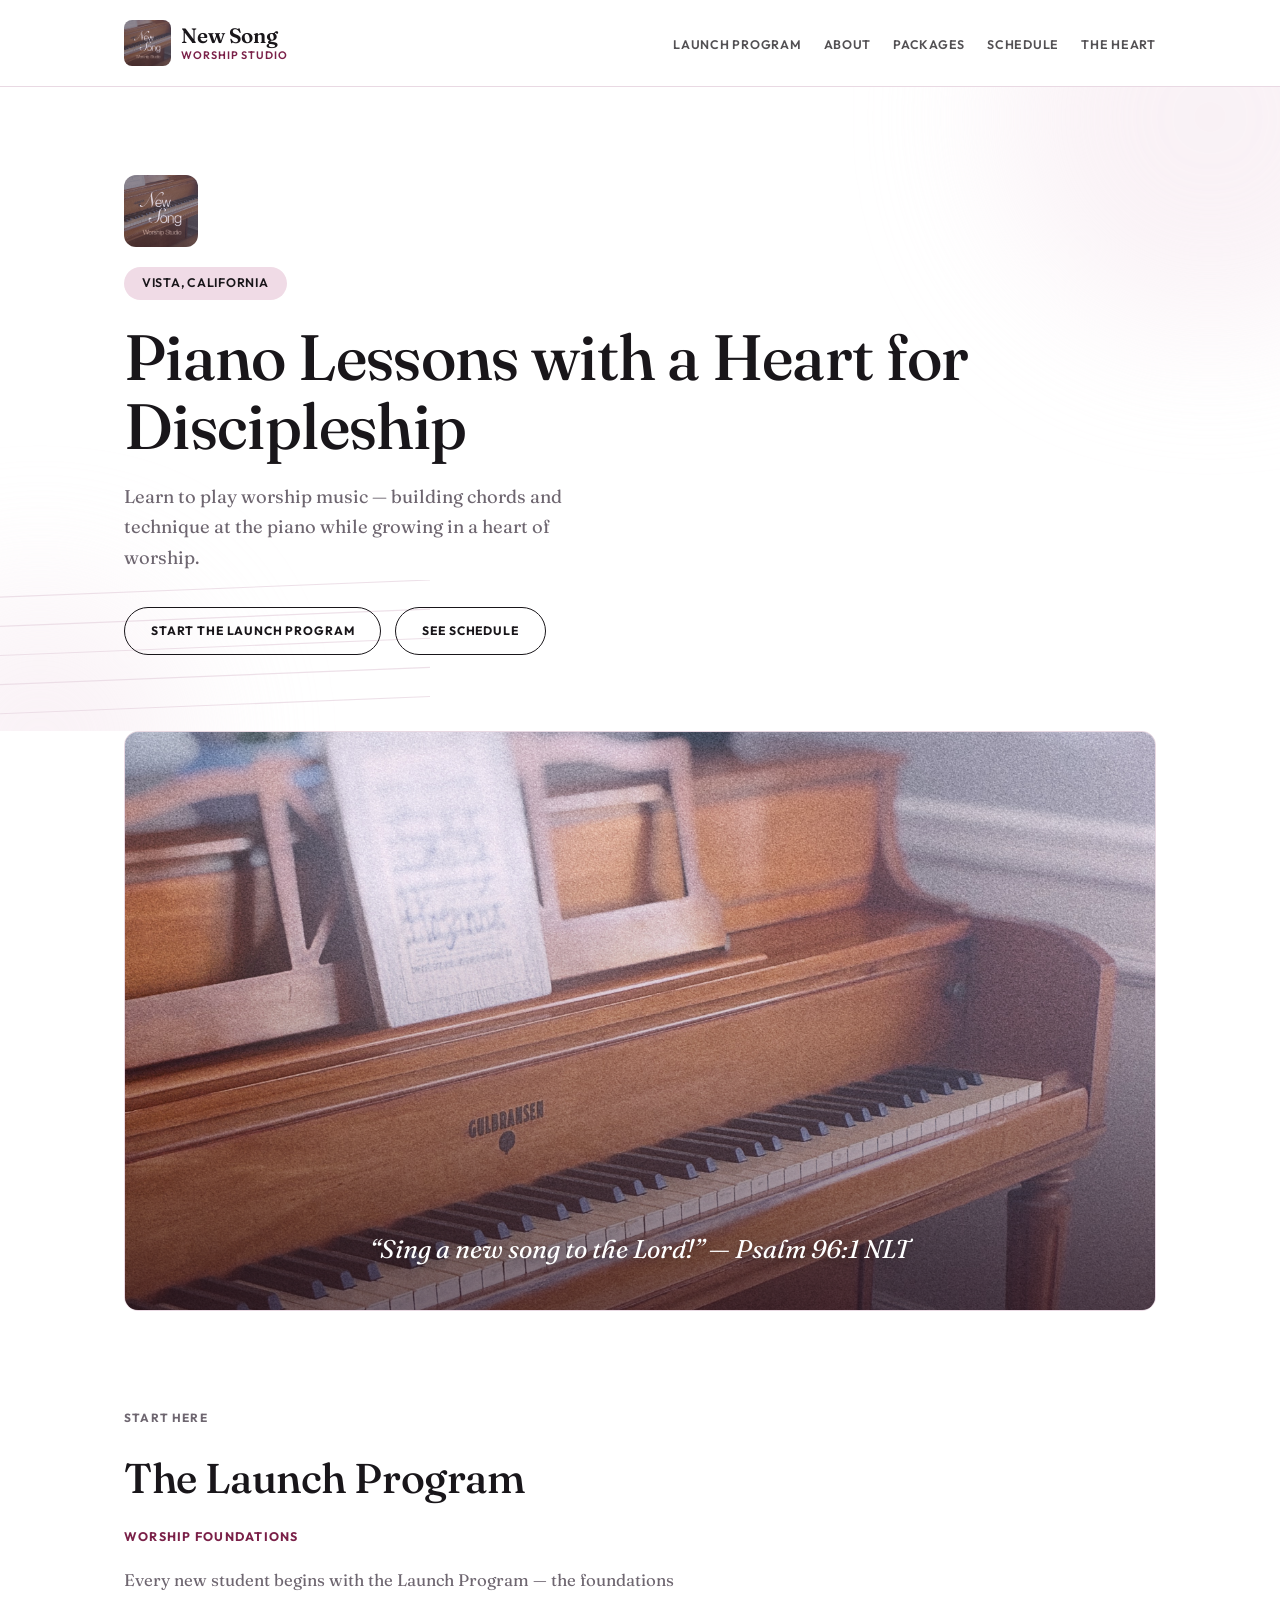
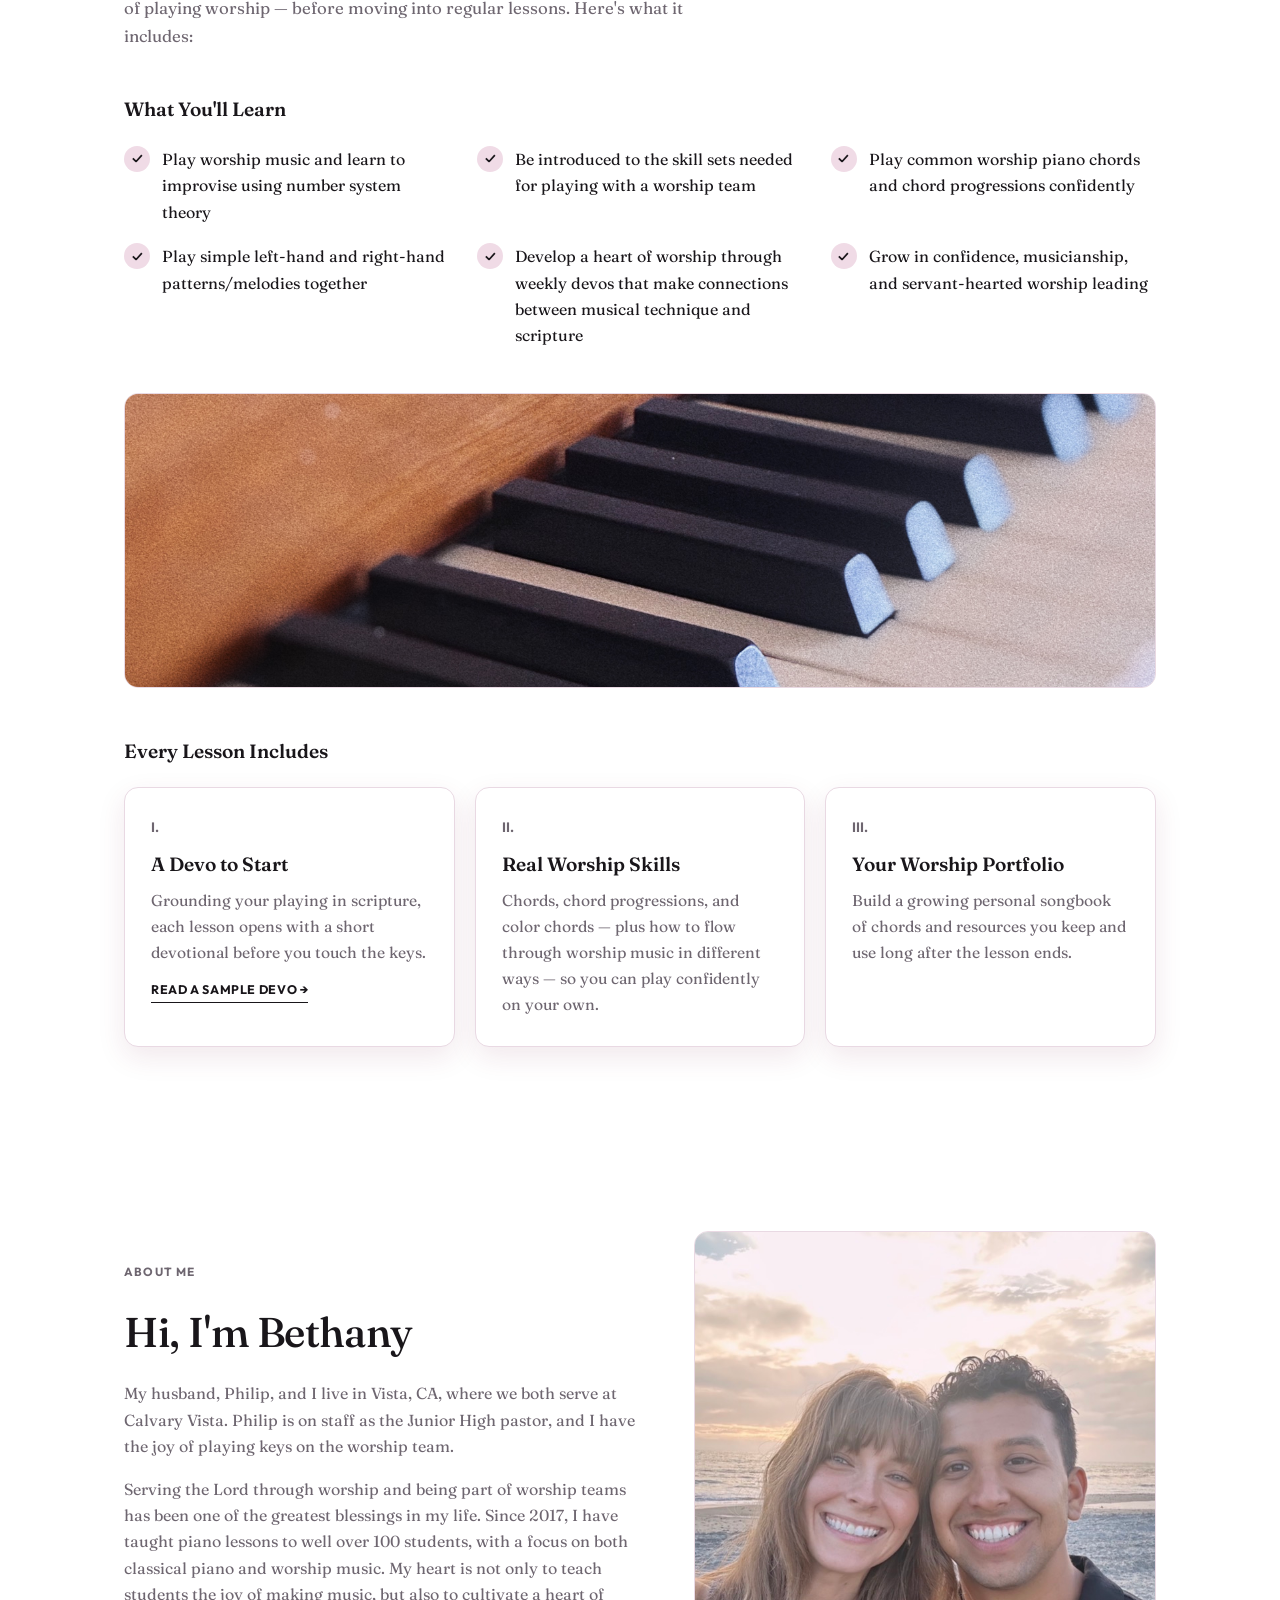
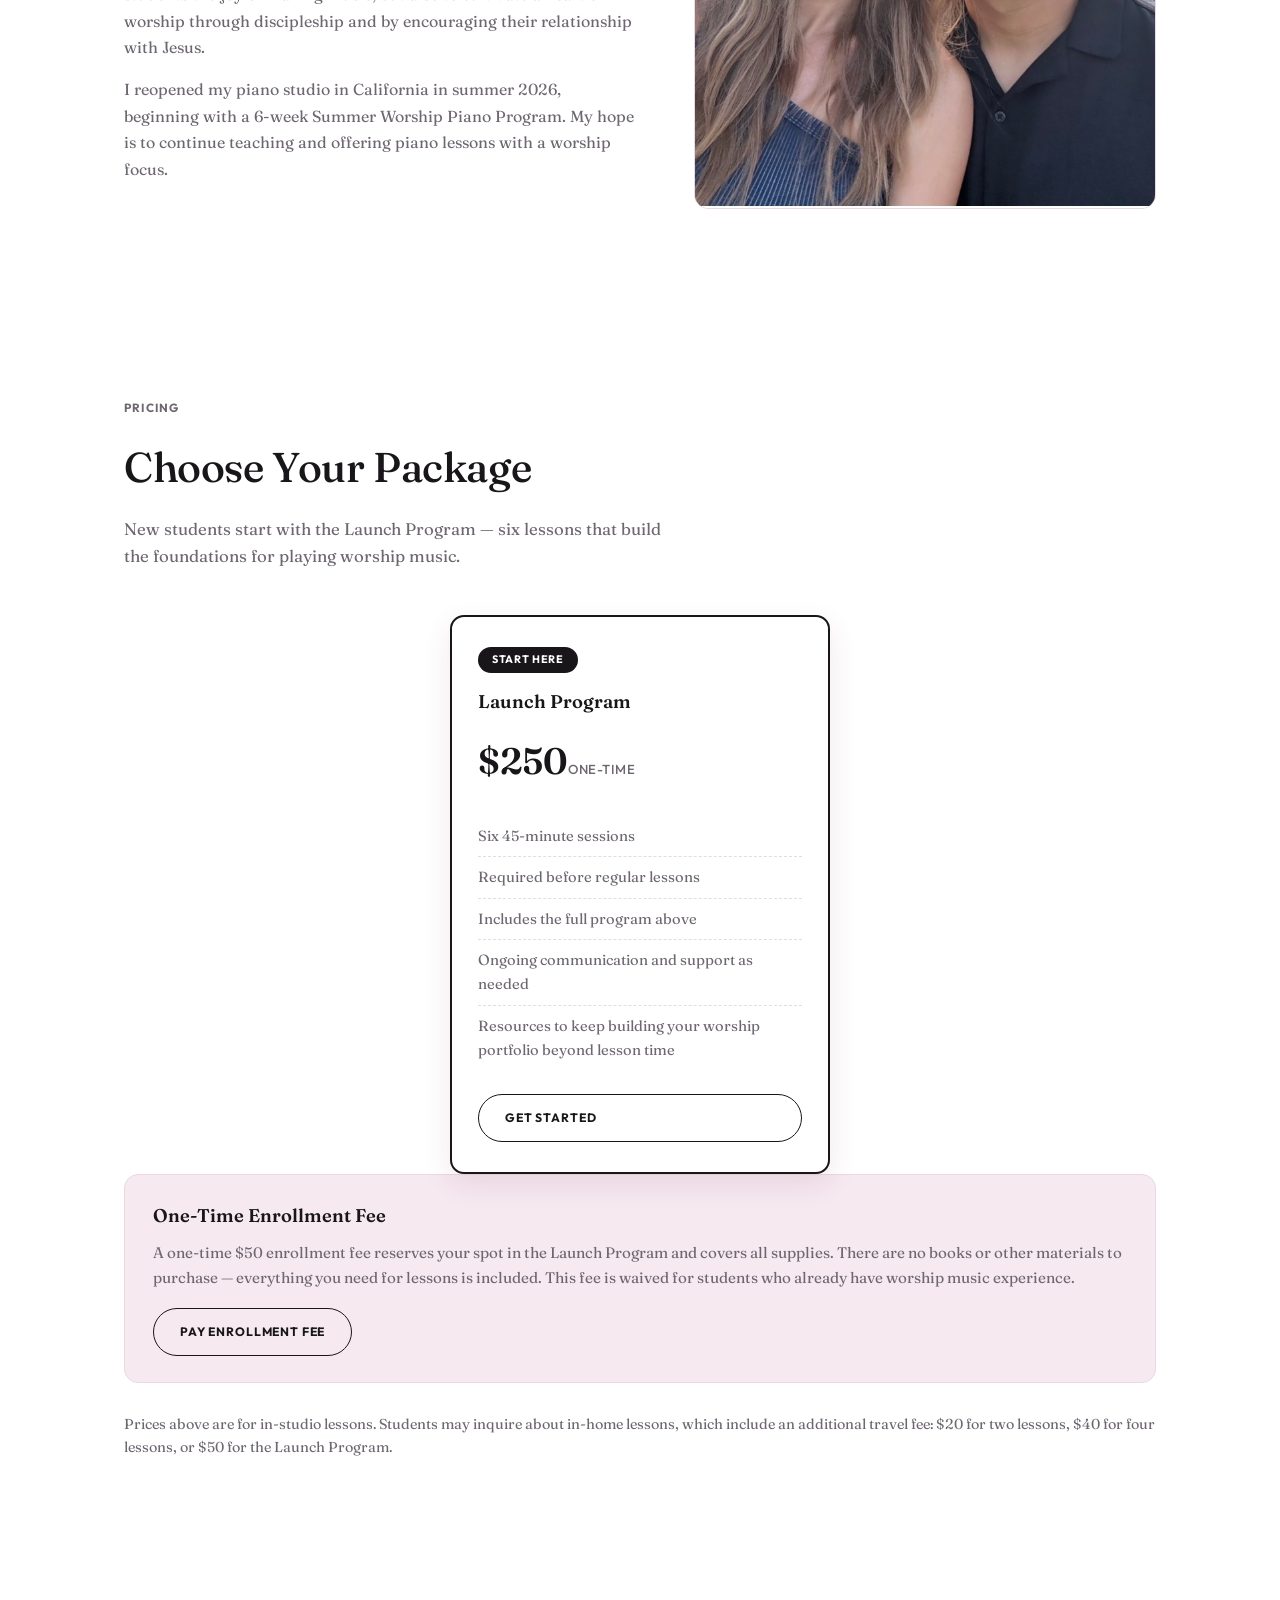
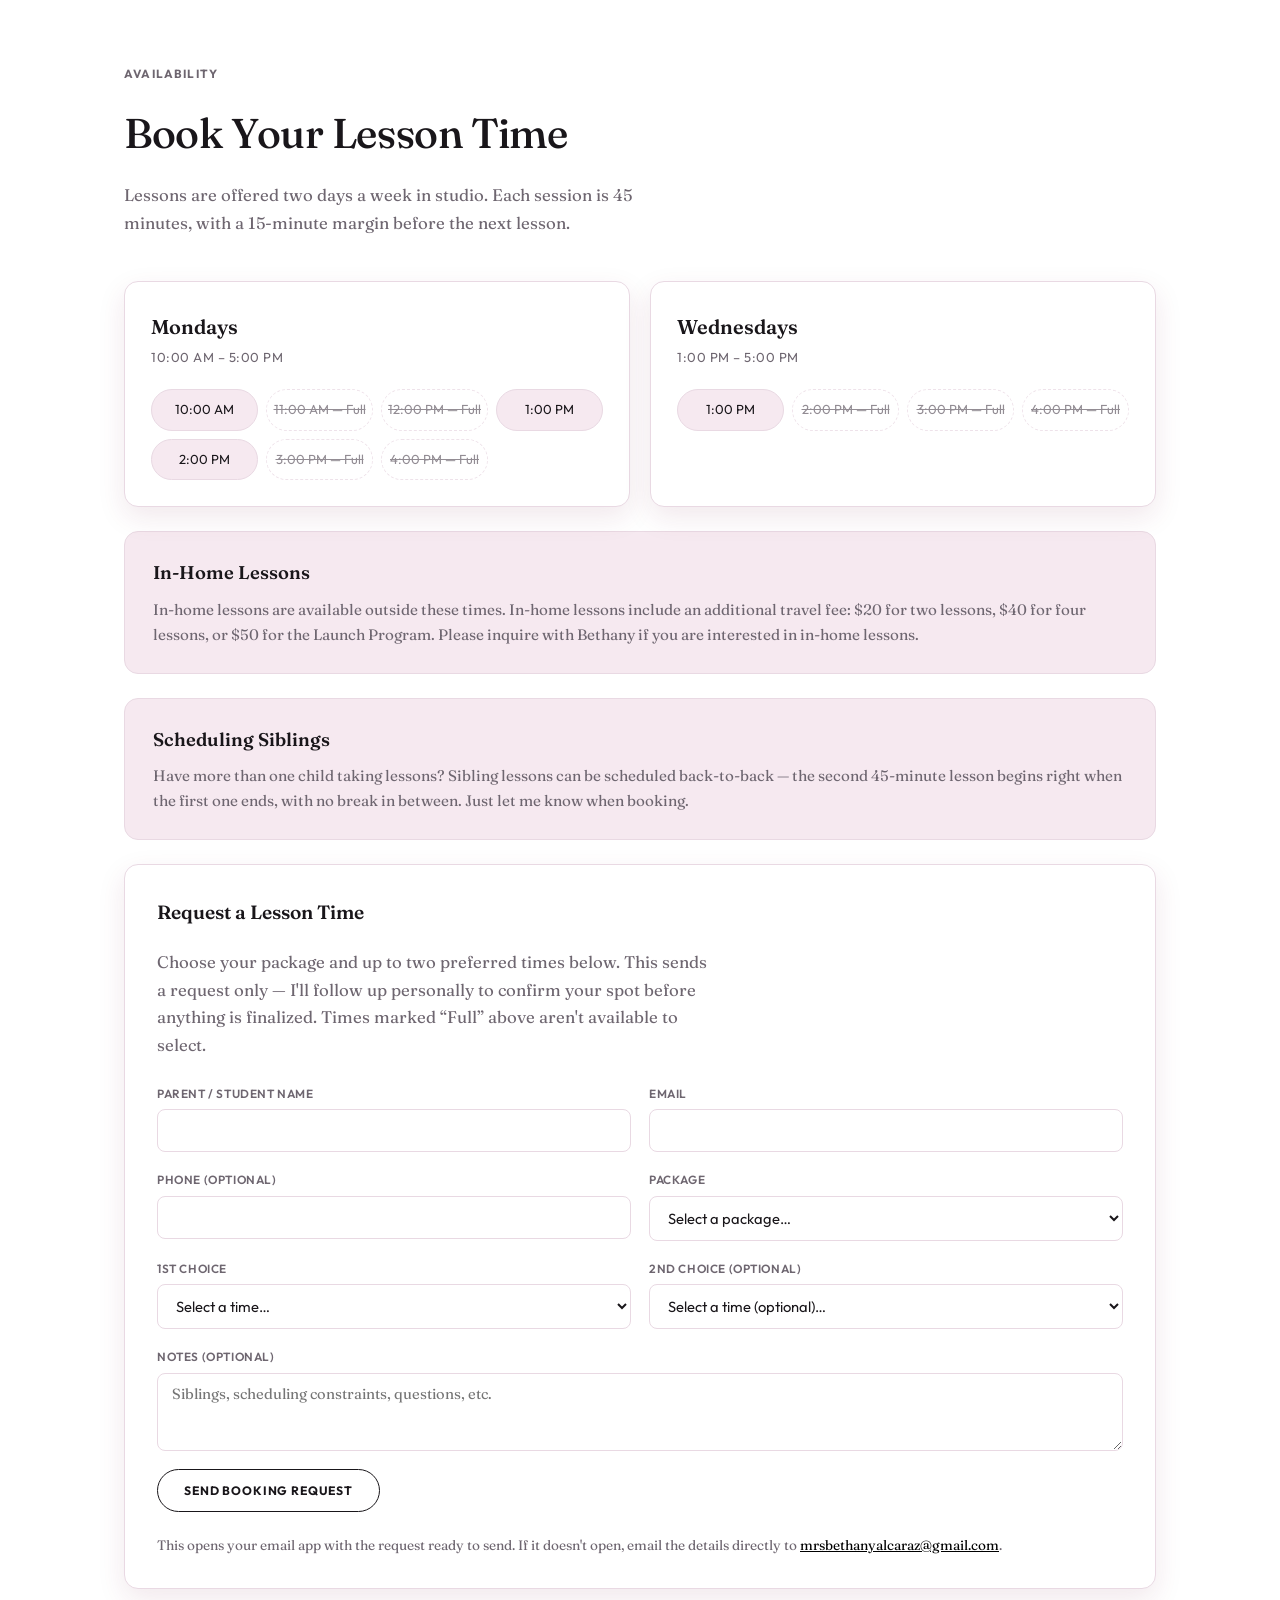
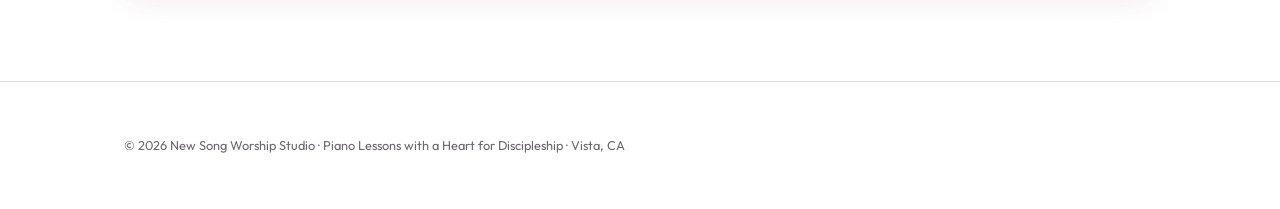
==== index.html @ b562a25e "Switch color palette to mulberry, white, and black; trim packages to Launch Program only - Recolor t" ====
<!DOCTYPE html>
<html lang="en">
<head>
  <meta charset="UTF-8" />
  <meta name="viewport" content="width=device-width, initial-scale=1.0" />
  <title>New Song Worship Studio | Piano Lessons with a Heart for Discipleship</title>
  <link rel="icon" type="image/svg+xml" href="images/favicon.svg" />
  <link rel="preconnect" href="https://fonts.googleapis.com" />
  <link rel="preconnect" href="https://fonts.gstatic.com" crossorigin />
  <link
    href="https://fonts.googleapis.com/css2?family=Outfit:wght@400;500;600;700;800&family=Fraunces:opsz,wght@9..144,400;9..144,500;9..144,600;9..144,700&display=swap"
    rel="stylesheet"
  />
  <link rel="stylesheet" href="css/style.css" />
  <script src="js/schedule-data.js"></script>
</head>
<body id="top">
  <header class="site-header">
    <div class="nav-wrap">
      <a class="brand" href="#top">
        <img
          class="brand-logo-image"
          src="images/logo.png"
          alt="New Song Worship Studio"
          onerror="this.style.display='none'; this.nextElementSibling.style.display='block'; this.closest('.brand').classList.add('logo-fallback');"
        />
        <svg class="brand-mark-icon" style="display: none" viewBox="0 0 64 64" aria-hidden="true">
          <circle cx="32" cy="32" r="29" fill="none" stroke="#7a2048" stroke-width="3" />
          <ellipse cx="26" cy="41" rx="8" ry="6" fill="#7a2048" transform="rotate(-20 26 41)" />
          <rect x="33" y="15" width="3.4" height="27" rx="1.7" fill="#7a2048" />
          <path
            d="M36.4,15 C47,17 49,26 40,32"
            fill="none"
            stroke="#7a2048"
            stroke-width="3.4"
            stroke-linecap="round"
          />
        </svg>
        <span class="brand-text">
          <span class="brand-mark">New Song</span>
          <span class="brand-sub">Worship Studio</span>
        </span>
      </a>
      <button class="nav-toggle" id="nav-toggle" type="button" aria-label="Toggle menu" aria-expanded="false" aria-controls="site-nav">
        <span class="nav-toggle-bar"></span>
        <span class="nav-toggle-bar"></span>
        <span class="nav-toggle-bar"></span>
      </button>
      <nav class="site-nav" id="site-nav">
        <ul>
          <li><a href="#launch">Launch Program</a></li>
          <li><a href="#about">About</a></li>
          <li><a href="#packages">Packages</a></li>
          <li><a href="#schedule">Schedule</a></li>
          <li><a href="heart-behind-new-song.html">The Heart</a></li>
        </ul>
      </nav>
    </div>
  </header>

  <main>
    <section class="hero" style="border-top: none;">
      <div class="hero-decor" aria-hidden="true">
        <div class="blob blob-1"></div>
        <div class="blob blob-2"></div>
        <svg class="staff-lines" viewBox="0 0 600 220" preserveAspectRatio="none">
          <g stroke="currentColor" stroke-width="1.5" fill="none">
            <line x1="0" y1="24" x2="600" y2="0" />
            <line x1="0" y1="62" x2="600" y2="38" />
            <line x1="0" y1="100" x2="600" y2="76" />
            <line x1="0" y1="138" x2="600" y2="114" />
            <line x1="0" y1="176" x2="600" y2="152" />
          </g>
        </svg>
      </div>
      <div class="container hero-grid">
        <div>
          <img
            class="hero-logo-image"
            src="images/logo.png"
            alt="New Song Worship Studio"
            onerror="this.style.display='none';"
          />
          <span class="pill">Vista, California</span>
          <h1>Piano Lessons with a Heart for Discipleship</h1>
          <p class="lead">
            Learn to play worship music &mdash; building chords and
            technique at the piano while growing in a heart of worship.
          </p>
          <div class="btn-row">
            <a class="btn btn-primary" href="#launch">Start the Launch Program</a>
            <a class="btn btn-secondary" href="#schedule">See Schedule</a>
          </div>
        </div>
      </div>
    </section>

    <section class="reveal welcome-block">
      <div class="container">
        <div class="photo-block welcome-banner">
          <img
            src="images/welcome.jpg"
            alt="A vintage piano with sheet music open on the stand"
            onerror="this.style.display='none'; this.parentElement.classList.add('photo-pending');"
          />
          <span class="photo-fallback">Photo Coming Soon</span>
          <div class="welcome-banner-overlay">
            <p class="verse">&ldquo;Sing a new song to the Lord!&rdquo; &mdash; Psalm 96:1 NLT</p>
          </div>
        </div>
      </div>
    </section>

    <section id="launch" class="reveal">
      <div class="container">
        <div class="eyebrow">Start Here</div>
        <h2>The Launch Program</h2>
        <p class="program-tagline">Worship Foundations</p>
        <p class="section-lead">
          Every new student begins with the Launch Program &mdash; the
          foundations of playing worship &mdash; before moving into
          regular lessons. Here's what it includes:
        </p>

        <h3 class="section-subhead">What You'll Learn</h3>
        <ul class="objectives-list">
          <li>Play worship music and learn to improvise using number system theory</li>
          <li>Be introduced to the skill sets needed for playing with a worship team</li>
          <li>Play common worship piano chords and chord progressions confidently</li>
          <li>Play simple left-hand and right-hand patterns/melodies together</li>
          <li>Develop a heart of worship through weekly devos that make connections between musical technique and scripture</li>
          <li>Grow in confidence, musicianship, and servant-hearted worship leading</li>
        </ul>

        <div class="photo-strip">
          <img
            src="images/keys.jpg"
            alt="Close-up of piano keys"
            onerror="this.style.display='none'; this.parentElement.classList.add('photo-pending');"
          />
          <span class="photo-fallback">Photo Coming Soon</span>
        </div>

        <h3 class="section-subhead section-subhead-spaced">Every Lesson Includes</h3>
        <div class="card-grid">
          <div class="card">
            <div class="num">I.</div>
            <h3>A Devo to Start</h3>
            <p>Grounding your playing in scripture, each lesson opens with a short devotional before you touch the keys.</p>
            <a class="card-link" href="sample-devo.html">Read a Sample Devo &rarr;</a>
          </div>
          <div class="card">
            <div class="num">II.</div>
            <h3>Real Worship Skills</h3>
            <p>Chords, chord progressions, and color chords &mdash; plus how to flow through worship music in different ways &mdash; so you can play confidently on your own.</p>
          </div>
          <div class="card">
            <div class="num">III.</div>
            <h3>Your Worship Portfolio</h3>
            <p>Build a growing personal songbook of chords and resources you keep and use long after the lesson ends.</p>
          </div>
        </div>
      </div>
    </section>

    <section id="about" class="reveal">
      <div class="container about-layout">
        <div class="about-text">
          <div class="eyebrow">About Me</div>
          <h2>Hi, I'm Bethany</h2>
          <p>
            My husband, Philip, and I live in Vista, CA, where we both serve
            at Calvary Vista. Philip is on staff as the Junior High pastor,
            and I have the joy of playing keys on the worship team.
          </p>
          <p>
            Serving the Lord through worship and being part of worship teams
            has been one of the greatest blessings in my life. Since 2017,
            I have taught piano lessons to well over 100 students, with a
            focus on both classical piano and worship music. My heart is
            not only to teach students the joy of making music, but also to
            cultivate a heart of worship through discipleship and by
            encouraging their relationship with Jesus.
          </p>
          <p>
            I reopened my piano studio in California in summer 2026,
            beginning with a 6-week Summer Worship Piano Program. My hope
            is to continue teaching and offering piano lessons with a
            worship focus.
          </p>
        </div>
        <div class="about-photo photo-block">
          <img
            src="images/about.jpg"
            alt="Bethany and her husband, Philip"
            onerror="this.style.display='none'; this.parentElement.classList.add('photo-pending');"
          />
          <span class="photo-fallback">Photo<br />Coming Soon</span>
        </div>
      </div>
    </section>

    <section id="packages" class="reveal">
      <div class="container">
        <div class="eyebrow">Pricing</div>
        <h2>Choose Your Package</h2>
        <p class="section-lead">
          New students start with the Launch Program &mdash; six lessons
          that build the foundations for playing worship music.
        </p>
        <div class="pricing-grid pricing-grid-single">
          <div class="price-card featured">
            <span class="badge">Start Here</span>
            <h3>Launch Program</h3>
            <div class="price">$250<span>one-time</span></div>
            <ul>
              <li>Six 45-minute sessions</li>
              <li>Required before regular lessons</li>
              <li>Includes the full program above</li>
              <li>Ongoing communication and support as needed</li>
              <li>Resources to keep building your worship portfolio beyond lesson time</li>
            </ul>
            <a
              class="btn btn-primary"
              href="https://buy.stripe.com/dRm00c6MJgdYdpYalZasg00"
              target="_blank"
              rel="noopener noreferrer"
              >Get Started</a
            >
          </div>
        </div>

        <div class="note-card">
          <h3>One-Time Enrollment Fee</h3>
          <p>
            A one-time $50 enrollment fee reserves your spot in the Launch
            Program and covers all supplies. There are no books or other
            materials to purchase &mdash; everything you need for lessons is
            included. This fee is waived for students who already have
            worship music experience.
          </p>
          <a
            class="btn btn-secondary"
            href="https://buy.stripe.com/3cI8wI1sp3rc5Xwcu7asg05"
            target="_blank"
            rel="noopener noreferrer"
            >Pay Enrollment Fee</a
          >
        </div>

        <p class="price-note">
          Prices above are for in-studio lessons. Students may inquire about
          in-home lessons, which include an additional travel fee: $20 for
          two lessons, $40 for four lessons, or $50 for the Launch Program.
        </p>
      </div>
    </section>

    <section id="schedule" class="reveal">
      <div class="container">
        <div class="eyebrow">Availability</div>
        <h2>Book Your Lesson Time</h2>
        <p class="section-lead">
          Lessons are offered two days a week in studio. Each session is 45
          minutes, with a 15-minute margin before the next lesson.
        </p>
        <div class="schedule-grid">
          <div class="day-card">
            <h3>Mondays</h3>
            <div class="day-window">10:00 AM &ndash; 5:00 PM</div>
            <div class="slot-grid">
              <span class="slot" data-slot-id="mon-10">10:00 AM</span>
              <span class="slot" data-slot-id="mon-11">11:00 AM</span>
              <span class="slot" data-slot-id="mon-12">12:00 PM</span>
              <span class="slot" data-slot-id="mon-1">1:00 PM</span>
              <span class="slot" data-slot-id="mon-2">2:00 PM</span>
              <span class="slot" data-slot-id="mon-3">3:00 PM</span>
              <span class="slot" data-slot-id="mon-4">4:00 PM</span>
            </div>
          </div>
          <div class="day-card">
            <h3>Wednesdays</h3>
            <div class="day-window">1:00 PM &ndash; 5:00 PM</div>
            <div class="slot-grid">
              <span class="slot" data-slot-id="wed-1">1:00 PM</span>
              <span class="slot" data-slot-id="wed-2">2:00 PM</span>
              <span class="slot" data-slot-id="wed-3">3:00 PM</span>
              <span class="slot" data-slot-id="wed-4">4:00 PM</span>
            </div>
          </div>
        </div>
        <div class="sibling-note">
          <h3>In-Home Lessons</h3>
          <p>
            In-home lessons are available outside these times. In-home
            lessons include an additional travel fee: $20 for two lessons,
            $40 for four lessons, or $50 for the Launch Program. Please
            inquire with Bethany if you are interested in in-home lessons.
          </p>
        </div>
        <div class="sibling-note">
          <h3>Scheduling Siblings</h3>
          <p>
            Have more than one child taking lessons? Sibling lessons can be
            scheduled back-to-back &mdash; the second 45-minute lesson begins
            right when the first one ends, with no break in between. Just
            let me know when booking.
          </p>
        </div>
        <div class="booking-box">
          <h3 class="section-subhead">Request a Lesson Time</h3>
          <p class="section-lead" style="margin-bottom: 24px;">
            Choose your package and up to two preferred times below.
            This sends a request only &mdash; I'll follow up personally to
            confirm your spot before anything is finalized. Times marked
            &ldquo;Full&rdquo; above aren't available to select.
          </p>
          <form id="booking-form" class="booking-form">
            <div class="form-row">
              <div class="form-field">
                <label for="bf-name">Parent / Student Name</label>
                <input type="text" id="bf-name" name="name" required />
              </div>
              <div class="form-field">
                <label for="bf-email">Email</label>
                <input type="email" id="bf-email" name="email" required />
              </div>
            </div>
            <div class="form-row">
              <div class="form-field">
                <label for="bf-phone">Phone (optional)</label>
                <input type="tel" id="bf-phone" name="phone" />
              </div>
              <div class="form-field">
                <label for="bf-package">Package</label>
                <select id="bf-package" name="package" required>
                  <option value="">Select a package&hellip;</option>
                  <option value="Launch Program ($250, 6 lessons)">Launch Program ($250, 6 lessons)</option>
                </select>
              </div>
            </div>
            <div class="form-row">
              <div class="form-field">
                <label for="bf-time1">1st Choice</label>
                <select id="bf-time1" name="time1" required></select>
              </div>
              <div class="form-field">
                <label for="bf-time2">2nd Choice (optional)</label>
                <select id="bf-time2" name="time2"></select>
              </div>
            </div>
            <div class="form-field">
              <label for="bf-notes">Notes (optional)</label>
              <textarea id="bf-notes" name="notes" rows="3" placeholder="Siblings, scheduling constraints, questions, etc."></textarea>
            </div>
            <button type="submit" class="btn btn-primary">Send Booking Request</button>
            <p class="form-note">
              This opens your email app with the request ready to send. If
              it doesn't open, email the details directly to
              <a href="mailto:mrsbethanyalcaraz@gmail.com">mrsbethanyalcaraz@gmail.com</a>.
            </p>
          </form>
        </div>
      </div>
    </section>
  </main>

  <footer class="site-footer">
    <div class="container">
      <p>&copy; 2026 New Song Worship Studio &middot; Piano Lessons with a Heart for Discipleship &middot; Vista, CA</p>
    </div>
  </footer>

  <script>
    (function () {
      var toggle = document.getElementById("nav-toggle");
      var nav = document.getElementById("site-nav");
      if (!toggle || !nav) return;

      toggle.addEventListener("click", function () {
        var isOpen = nav.classList.toggle("is-open");
        toggle.classList.toggle("is-active", isOpen);
        toggle.setAttribute("aria-expanded", isOpen ? "true" : "false");
      });

      nav.querySelectorAll("a").forEach(function (link) {
        link.addEventListener("click", function () {
          nav.classList.remove("is-open");
          toggle.classList.remove("is-active");
          toggle.setAttribute("aria-expanded", "false");
        });
      });
    })();
  </script>

  <script>
    (function () {
      var targets = document.querySelectorAll(".reveal");
      var reduceMotion =
        window.matchMedia &&
        window.matchMedia("(prefers-reduced-motion: reduce)").matches;

      if (!("IntersectionObserver" in window) || reduceMotion) {
        targets.forEach(function (el) {
          el.classList.add("is-visible");
        });
        return;
      }

      var observer = new IntersectionObserver(
        function (entries) {
          entries.forEach(function (entry) {
            if (entry.isIntersecting) {
              entry.target.classList.add("is-visible");
              observer.unobserve(entry.target);
            }
          });
        },
        { threshold: 0.12, rootMargin: "0px 0px -40px 0px" }
      );

      targets.forEach(function (el) {
        observer.observe(el);
      });
    })();
  </script>

  <script>
    (function () {
      var data = window.SCHEDULE_DATA;
      if (!data) return;

      var openSlots = data.slots.filter(function (slot) {
        return slot.booked < data.capacity;
      });

      data.slots.forEach(function (slot) {
        var chip = document.querySelector('.slot[data-slot-id="' + slot.id + '"]');
        if (!chip) return;
        if (slot.booked >= data.capacity) {
          chip.classList.add("full");
          chip.textContent = chip.textContent + " — Full";
        }
      });

      var timeSelects = [
        document.getElementById("bf-time1"),
        document.getElementById("bf-time2")
      ];

      timeSelects.forEach(function (select, index) {
        if (!select) return;
        var placeholder = document.createElement("option");
        placeholder.value = "";
        placeholder.textContent =
          index === 0 ? "Select a time…" : "Select a time (optional)…";
        select.appendChild(placeholder);

        openSlots.forEach(function (slot) {
          var opt = document.createElement("option");
          opt.value = slot.day + " at " + slot.time;
          opt.textContent = slot.day + " at " + slot.time;
          select.appendChild(opt);
        });

        var otherGroup = document.createElement("optgroup");
        otherGroup.label = "Other Options";
        ["Morning (flexible)", "Evening (flexible)", "In-Home Lesson"].forEach(function (label) {
          var opt = document.createElement("option");
          opt.value = label;
          opt.textContent = label;
          otherGroup.appendChild(opt);
        });
        select.appendChild(otherGroup);
      });

      var form = document.getElementById("booking-form");
      if (!form) return;

      form.addEventListener("submit", function (e) {
        e.preventDefault();

        var name = form.name.value.trim();
        var email = form.email.value.trim();
        var phone = form.phone.value.trim();
        var pkg = form.package.value;
        var t1 = form.time1.value;
        var t2 = form.time2.value;
        var notes = form.notes.value.trim();

        var lines = [
          "Name: " + name,
          "Email: " + email,
          "Phone: " + (phone || "—"),
          "Package: " + pkg,
          "1st choice: " + (t1 || "—"),
          "2nd choice: " + (t2 || "—"),
          "Notes: " + (notes || "—")
        ];

        var subject = "Lesson Booking Request — " + name;
        var body = lines.join("\n");
        var mailto =
          "mailto:mrsbethanyalcaraz@gmail.com" +
          "?subject=" + encodeURIComponent(subject) +
          "&body=" + encodeURIComponent(body);

        window.location.href = mailto;
      });
    })();
  </script>
</body>
</html>
---- css/style.css ----
:root {
  --bg: #ffffff;
  --surface: #ffffff;
  --surface-alt: #f6e9f0;
  --text: #19161a;
  --text-muted: #6e6670;
  --accent: #19161a;
  --accent-strong: #000000;
  --accent-soft: #f0dbe6;
  --border: #e9d9e3;
  --radius: 14px;
  --shadow: 0 10px 28px rgba(122, 32, 72, 0.1);
  --serif: "Fraunces", "Iowan Old Style", Georgia, "Times New Roman", serif;
  --sans: "Outfit", -apple-system, BlinkMacSystemFont, "Segoe UI", Roboto, Helvetica, Arial, sans-serif;
  --logo-accent: #7a2048;
}

* {
  box-sizing: border-box;
}

html {
  scroll-behavior: smooth;
}

body {
  margin: 0;
  font-family: var(--serif);
  background: var(--bg);
  color: var(--text);
  line-height: 1.65;
}

a {
  color: var(--accent-strong);
}

.container {
  max-width: 1080px;
  margin: 0 auto;
  padding: 0 24px;
}

/* Header */

header.site-header {
  background: rgba(255, 255, 255, 0.9);
  backdrop-filter: blur(8px);
  border-bottom: 1px solid var(--border);
  position: sticky;
  top: 0;
  z-index: 10;
}

.nav-wrap {
  display: flex;
  align-items: center;
  justify-content: space-between;
  padding: 20px 24px;
  max-width: 1080px;
  margin: 0 auto;
  gap: 16px;
  flex-wrap: wrap;
}

.brand {
  display: flex;
  align-items: center;
  gap: 10px;
  text-decoration: none;
}

.brand-mark-icon {
  width: 34px;
  height: 34px;
  flex-shrink: 0;
  border-radius: 50%;
  object-fit: cover;
}

.brand-logo-image {
  height: 46px;
  width: auto;
  flex-shrink: 0;
  border-radius: 8px;
  object-fit: cover;
}

.brand-text {
  display: flex;
  flex-direction: column;
  line-height: 1.25;
}

.brand-mark {
  font-family: var(--serif);
  font-weight: 600;
  font-size: 1.3rem;
  letter-spacing: -0.01em;
  color: var(--text);
}

.brand-sub {
  font-family: var(--sans);
  font-size: 0.68rem;
  font-weight: 600;
  text-transform: uppercase;
  letter-spacing: 0.08em;
  color: var(--logo-accent);
}

nav.site-nav ul {
  list-style: none;
  display: flex;
  gap: 22px;
  margin: 0;
  padding: 0;
}

nav.site-nav a {
  display: inline-block;
  font-family: var(--sans);
  color: var(--text);
  font-weight: 600;
  font-size: 0.78rem;
  text-transform: uppercase;
  letter-spacing: 0.06em;
  text-decoration: none;
  opacity: 0.75;
}

nav.site-nav a:hover {
  opacity: 1;
}

.nav-toggle {
  display: none;
  flex-direction: column;
  justify-content: center;
  gap: 5px;
  width: 34px;
  height: 34px;
  padding: 0;
  border: none;
  background: transparent;
  cursor: pointer;
  flex-shrink: 0;
}

.nav-toggle-bar {
  display: block;
  width: 100%;
  height: 2px;
  background: var(--text);
  border-radius: 2px;
  transition: transform 0.25s ease, opacity 0.25s ease;
}

.nav-toggle.is-active .nav-toggle-bar:nth-child(1) {
  transform: translateY(7px) rotate(45deg);
}

.nav-toggle.is-active .nav-toggle-bar:nth-child(2) {
  opacity: 0;
}

.nav-toggle.is-active .nav-toggle-bar:nth-child(3) {
  transform: translateY(-7px) rotate(-45deg);
}

/* Eyebrow */

.eyebrow {
  display: inline-flex;
  align-items: center;
  gap: 8px;
  font-family: var(--sans);
  font-weight: 700;
  text-transform: uppercase;
  letter-spacing: 0.1em;
  font-size: 0.74rem;
  color: var(--text-muted);
  margin-bottom: 16px;
}

.pill {
  display: inline-block;
  background: var(--accent-soft);
  color: var(--text);
  padding: 6px 18px;
  border-radius: 999px;
  font-family: var(--sans);
  font-size: 0.78rem;
  font-weight: 600;
  text-transform: uppercase;
  letter-spacing: 0.06em;
}

/* Hero */

.hero {
  padding: 88px 0 76px;
  position: relative;
  overflow: hidden;
}

.hero-decor {
  position: absolute;
  inset: 0;
  z-index: 0;
  overflow: hidden;
  pointer-events: none;
}

.hero-decor .blob {
  position: absolute;
  border-radius: 50%;
  filter: blur(70px);
  opacity: 0.6;
}

.hero-decor .blob-1 {
  width: 420px;
  height: 420px;
  background: var(--surface-alt);
  top: -180px;
  right: -140px;
}

.hero-decor .blob-2 {
  width: 300px;
  height: 300px;
  background: var(--surface-alt);
  bottom: -160px;
  left: -110px;
}

.hero-decor .staff-lines {
  position: absolute;
  bottom: -18px;
  left: -30px;
  width: 460px;
  height: auto;
  color: var(--border);
  opacity: 0.8;
}

.hero-grid {
  position: relative;
  z-index: 1;
  display: grid;
  align-items: start;
}

.hero-grid > div:first-child {
  animation: fade-up 0.8s ease both;
}

.hero-logo-image {
  display: block;
  height: 72px;
  width: auto;
  border-radius: 12px;
  margin-bottom: 20px;
}

.hero h1 {
  font-family: var(--serif);
  font-weight: 500;
  font-size: clamp(2.6rem, 5.4vw, 4rem);
  line-height: 1.08;
  letter-spacing: -0.01em;
  margin: 22px 0 22px;
}

.hero p.lead {
  font-size: 1.15rem;
  color: var(--text-muted);
  max-width: 480px;
  margin: 0 0 34px;
}

.btn-row {
  display: flex;
  gap: 14px;
  flex-wrap: wrap;
}

.btn {
  display: inline-block;
  font-family: var(--sans);
  padding: 13px 26px;
  border-radius: 999px;
  font-weight: 700;
  font-size: 0.76rem;
  text-transform: uppercase;
  letter-spacing: 0.07em;
  cursor: pointer;
  border: 1.5px solid var(--text);
  background: transparent;
  color: var(--text);
  text-decoration: none;
}

.btn-primary {
  background: transparent;
  color: var(--text);
}

.btn-primary:hover {
  background: var(--text);
  color: var(--bg);
}

.btn-secondary {
  background: transparent;
  color: var(--text);
  border-color: var(--text);
}

.btn-secondary:hover {
  background: var(--text);
  color: var(--bg);
}

.btn[disabled],
.btn.disabled {
  background: transparent;
  color: var(--text-muted);
  cursor: not-allowed;
  border-color: var(--border);
}

/* Sections */

section {
  padding: 92px 0;
}

section h2 {
  font-family: var(--serif);
  font-weight: 500;
  font-size: clamp(1.9rem, 3.4vw, 2.6rem);
  letter-spacing: -0.01em;
  margin: 0 0 14px;
}

p.program-tagline {
  font-family: var(--sans);
  font-weight: 700;
  font-size: 0.78rem;
  text-transform: uppercase;
  letter-spacing: 0.1em;
  color: var(--logo-accent);
  margin: 0 0 20px;
}

section p.section-lead {
  color: var(--text-muted);
  max-width: 560px;
  margin: 0 0 44px;
  font-size: 1.05rem;
}

h3.section-subhead {
  font-family: var(--serif);
  font-weight: 600;
  font-size: 1.2rem;
  margin: 0 0 20px;
}

h3.section-subhead-spaced {
  margin-top: 48px;
}

.welcome-block {
  padding-top: 0;
  padding-bottom: 0;
}

.welcome-banner {
  aspect-ratio: 16 / 9;
  width: 100%;
}

.welcome-banner img {
  object-position: center 30%;
}

.welcome-banner-overlay {
  position: absolute;
  inset: 0;
  display: flex;
  align-items: flex-end;
  justify-content: center;
  padding: 40px 24px;
  background: linear-gradient(
    to top,
    rgba(28, 8, 18, 0.6) 0%,
    rgba(28, 8, 18, 0.2) 45%,
    rgba(28, 8, 18, 0) 75%
  );
}

.welcome-banner-overlay p.verse {
  font-family: var(--serif);
  font-size: clamp(1.15rem, 2.6vw, 1.6rem);
  font-style: italic;
  text-transform: none;
  letter-spacing: normal;
  color: #ffffff;
  text-align: center;
  margin: 0;
  max-width: 620px;
  text-shadow: 0 2px 12px rgba(0, 0, 0, 0.35);
}

.photo-block {
  background: var(--surface-alt);
  border: 1px solid var(--border);
  border-radius: var(--radius);
  display: flex;
  align-items: center;
  justify-content: center;
  color: var(--text-muted);
  font-family: var(--sans);
  font-size: 0.8rem;
  text-transform: uppercase;
  letter-spacing: 0.06em;
  text-align: center;
  overflow: hidden;
  position: relative;
}

.photo-block img {
  width: 100%;
  height: 100%;
  object-fit: cover;
}

.photo-block .photo-fallback {
  display: none;
}

.photo-block.photo-pending .photo-fallback {
  display: block;
}

.photo-strip {
  aspect-ratio: 21 / 6;
  background: var(--surface-alt);
  border: 1px solid var(--border);
  border-radius: var(--radius);
  overflow: hidden;
  position: relative;
  display: flex;
  align-items: center;
  justify-content: center;
  color: var(--text-muted);
  font-family: var(--sans);
  font-size: 0.8rem;
  text-transform: uppercase;
  letter-spacing: 0.06em;
  margin: 44px 0;
}

.photo-strip img {
  width: 100%;
  height: 100%;
  object-fit: cover;
}

.photo-strip .photo-fallback {
  display: none;
}

.photo-strip.photo-pending .photo-fallback {
  display: block;
}

.objectives-list {
  list-style: none;
  margin: 0;
  padding: 0;
  display: grid;
  grid-template-columns: repeat(auto-fit, minmax(260px, 1fr));
  gap: 18px 28px;
}

.objectives-list li {
  display: flex;
  align-items: flex-start;
  gap: 12px;
  color: var(--text);
  font-size: 1rem;
}

.objectives-list li::before {
  content: "\2713";
  flex-shrink: 0;
  width: 26px;
  height: 26px;
  border-radius: 50%;
  background: var(--accent-soft);
  color: var(--text);
  display: flex;
  align-items: center;
  justify-content: center;
  font-family: var(--sans);
  font-size: 0.8rem;
  font-weight: 700;
}

.card-grid {
  display: grid;
  grid-template-columns: repeat(auto-fit, minmax(230px, 1fr));
  gap: 20px;
}

.card {
  background: var(--surface);
  border: 1px solid var(--border);
  border-radius: var(--radius);
  box-shadow: var(--shadow);
  padding: 28px 26px;
}

.card .num {
  font-family: var(--sans);
  font-weight: 700;
  font-size: 0.85rem;
  color: var(--text-muted);
}

.card h3 {
  font-family: var(--serif);
  margin: 10px 0 8px;
  font-size: 1.2rem;
  font-weight: 600;
}

.card p {
  color: var(--text-muted);
  font-size: 0.98rem;
  margin: 0;
}

.card-link {
  display: inline-block;
  margin-top: 14px;
  font-family: var(--sans);
  font-weight: 700;
  font-size: 0.78rem;
  text-transform: uppercase;
  letter-spacing: 0.05em;
  color: var(--text);
  text-decoration: none;
  border-bottom: 1px solid var(--text);
  padding-bottom: 1px;
}

.card-link:hover {
  opacity: 0.7;
}

/* Pricing */

.pricing-grid {
  display: grid;
  grid-template-columns: repeat(auto-fit, minmax(220px, 1fr));
  gap: 20px;
}

.pricing-grid-single {
  grid-template-columns: minmax(0, 380px);
  justify-content: center;
}

.price-card {
  background: var(--surface);
  border: 1px solid var(--border);
  border-radius: var(--radius);
  box-shadow: var(--shadow);
  padding: 30px 26px;
  display: flex;
  flex-direction: column;
}

.price-card.featured {
  border-color: var(--text);
  border-width: 2px;
}

.price-card .badge {
  background: var(--text);
  color: var(--bg);
  font-family: var(--sans);
  font-size: 0.68rem;
  font-weight: 700;
  text-transform: uppercase;
  letter-spacing: 0.06em;
  padding: 4px 14px;
  border-radius: 999px;
  align-self: flex-start;
  margin-bottom: 14px;
}

.price-card h3 {
  font-family: var(--serif);
  margin: 0 0 6px;
  font-size: 1.15rem;
  font-weight: 600;
}

.price-card .price {
  font-family: var(--serif);
  font-size: 2.3rem;
  font-weight: 600;
  color: var(--text);
  margin: 8px 0 4px;
}

.price-card .price span {
  font-family: var(--sans);
  font-size: 0.82rem;
  font-weight: 500;
  color: var(--text-muted);
  text-transform: uppercase;
  letter-spacing: 0.04em;
}

.price-card ul {
  list-style: none;
  padding: 0;
  margin: 20px 0 24px;
  flex-grow: 1;
}

.price-card li {
  padding: 8px 0;
  color: var(--text-muted);
  font-size: 0.92rem;
  border-top: 1px dashed var(--border);
}

.price-card li:first-child {
  border-top: none;
}

.price-note {
  color: var(--text-muted);
  font-size: 0.9rem;
  margin-top: 30px;
}

/* Schedule */

.schedule-grid {
  display: grid;
  grid-template-columns: repeat(auto-fit, minmax(260px, 1fr));
  gap: 20px;
  margin-bottom: 24px;
}

.day-card {
  background: var(--surface);
  border: 1px solid var(--border);
  border-radius: var(--radius);
  box-shadow: var(--shadow);
  padding: 28px 26px 26px;
}

.day-card h3 {
  margin: 0 0 4px;
  font-family: var(--serif);
  font-size: 1.25rem;
  font-weight: 600;
}

.day-window {
  font-family: var(--sans);
  font-size: 0.82rem;
  color: var(--text-muted);
  margin-bottom: 20px;
  text-transform: uppercase;
  letter-spacing: 0.04em;
}

.slot-grid {
  display: grid;
  grid-template-columns: repeat(auto-fill, minmax(96px, 1fr));
  gap: 8px;
}

.slot {
  font-family: var(--sans);
  font-size: 0.82rem;
  text-align: center;
  padding: 9px 6px;
  border: 1px solid var(--border);
  border-radius: 999px;
  background: var(--surface-alt);
  color: var(--text);
}

.slot.full {
  background: transparent;
  border-style: dashed;
  color: var(--text-muted);
  text-decoration: line-through;
  opacity: 0.75;
}

.note-card,
.sibling-note {
  background: var(--surface-alt);
  border: 1px solid var(--border);
  border-radius: var(--radius);
  padding: 26px 28px;
  margin-bottom: 24px;
}

.note-card h3,
.sibling-note h3 {
  margin: 0 0 8px;
  font-family: var(--serif);
  font-size: 1.15rem;
  font-weight: 600;
}

.note-card p,
.sibling-note p {
  margin: 0;
  color: var(--text-muted);
  font-size: 0.95rem;
}

.note-card .btn {
  margin-top: 18px;
}

/* Booking form */

.booking-box {
  background: var(--surface);
  border: 1px solid var(--border);
  border-radius: var(--radius);
  box-shadow: var(--shadow);
  padding: 32px;
}

.booking-form {
  margin-top: 20px;
  display: flex;
  flex-direction: column;
  gap: 18px;
}

.form-row {
  display: grid;
  grid-template-columns: 1fr 1fr;
  gap: 18px;
}

.form-field {
  display: flex;
  flex-direction: column;
  gap: 6px;
}

.form-field label {
  font-family: var(--sans);
  font-size: 0.74rem;
  font-weight: 600;
  text-transform: uppercase;
  letter-spacing: 0.05em;
  color: var(--text-muted);
}

.form-field input,
.form-field select,
.form-field textarea {
  font-family: var(--sans);
  font-size: 0.92rem;
  color: var(--text);
  background: var(--bg);
  border: 1px solid var(--border);
  border-radius: 8px;
  padding: 11px 14px;
}

.form-field textarea {
  font-family: var(--serif);
  resize: vertical;
}

.form-field input:focus,
.form-field select:focus,
.form-field textarea:focus {
  outline: 2px solid var(--text);
  outline-offset: 1px;
}

.booking-form .btn {
  align-self: flex-start;
}

.form-note {
  color: var(--text-muted);
  font-size: 0.85rem;
  margin: 4px 0 0;
}

/* About */

.about-layout {
  display: grid;
  grid-template-columns: 1fr 0.9fr;
  gap: 56px;
  align-items: center;
}

.about-photo {
  aspect-ratio: 4 / 5;
  width: 100%;
}

.about-photo .photo-fallback {
  display: none;
}

.about-photo.photo-pending .photo-fallback {
  display: block;
}

.about-text h2 {
  margin-top: 0;
}

.about-text p {
  color: var(--text-muted);
  margin: 0 0 16px;
}

.about-text p:last-child {
  margin-bottom: 0;
}

/* Devo page */

.devo-page {
  padding: 64px 0 96px;
}

.devo-container {
  max-width: 720px;
}

.back-link {
  display: block;
  margin-bottom: 40px;
}

.devo-page h1 {
  font-family: var(--serif);
  font-weight: 500;
  font-size: clamp(2.1rem, 4.4vw, 2.9rem);
  line-height: 1.15;
  letter-spacing: -0.01em;
  margin: 0 0 36px;
}

.devo-verses {
  border-left: 2px solid var(--text);
  padding-left: 24px;
  margin-bottom: 44px;
}

.devo-verses p {
  font-family: var(--serif);
  font-style: italic;
  font-size: 1.2rem;
  line-height: 1.5;
  color: var(--text);
  margin: 0 0 18px;
}

.devo-verses p:last-child {
  margin-bottom: 0;
}

.devo-verses span {
  display: block;
  font-family: var(--sans);
  font-style: normal;
  font-size: 0.72rem;
  font-weight: 700;
  text-transform: uppercase;
  letter-spacing: 0.06em;
  color: var(--text-muted);
  margin-top: 6px;
}

.devo-body p {
  font-size: 1.05rem;
  color: var(--text);
  margin: 0 0 22px;
}

.devo-body p.litany {
  font-family: var(--serif);
  font-style: italic;
  font-size: 1.35rem;
  line-height: 1.5;
  color: var(--logo-accent);
  margin: 32px 0;
}

.devo-prayer {
  background: var(--surface-alt);
  border: 1px solid var(--border);
  border-radius: var(--radius);
  padding: 30px 32px;
  margin-top: 40px;
}

.devo-prayer .section-subhead {
  margin-bottom: 10px;
}

.devo-prayer p {
  margin: 0;
  color: var(--text-muted);
  font-size: 1rem;
}

/* Footer */

footer.site-footer {
  padding: 40px 24px;
  color: var(--text-muted);
  font-family: var(--sans);
  font-size: 0.8rem;
  border-top: 1px solid var(--border);
}

@media (max-width: 760px) {
  .about-layout {
    grid-template-columns: 1fr;
    text-align: left;
  }

  .nav-toggle {
    display: flex;
  }

  nav.site-nav {
    display: none;
    width: 100%;
    order: 3;
  }

  nav.site-nav.is-open {
    display: block;
  }

  nav.site-nav ul {
    flex-direction: column;
    gap: 4px;
    padding: 12px 0 4px;
  }

  nav.site-nav a {
    display: block;
    padding: 10px 2px;
    opacity: 1;
  }

  .form-row {
    grid-template-columns: 1fr;
  }
}

/* Motion */

@keyframes fade-up {
  from {
    opacity: 0;
    transform: translateY(18px);
  }
  to {
    opacity: 1;
    transform: none;
  }
}

.reveal {
  opacity: 0;
  transform: translateY(28px);
  transition: opacity 0.7s ease-out, transform 0.7s ease-out;
}

.reveal.is-visible {
  opacity: 1;
  transform: none;
}

@media (prefers-reduced-motion: reduce) {
  .hero-grid > div:first-child {
    animation: none;
  }

  .reveal {
    opacity: 1;
    transform: none;
    transition: none;
  }
}
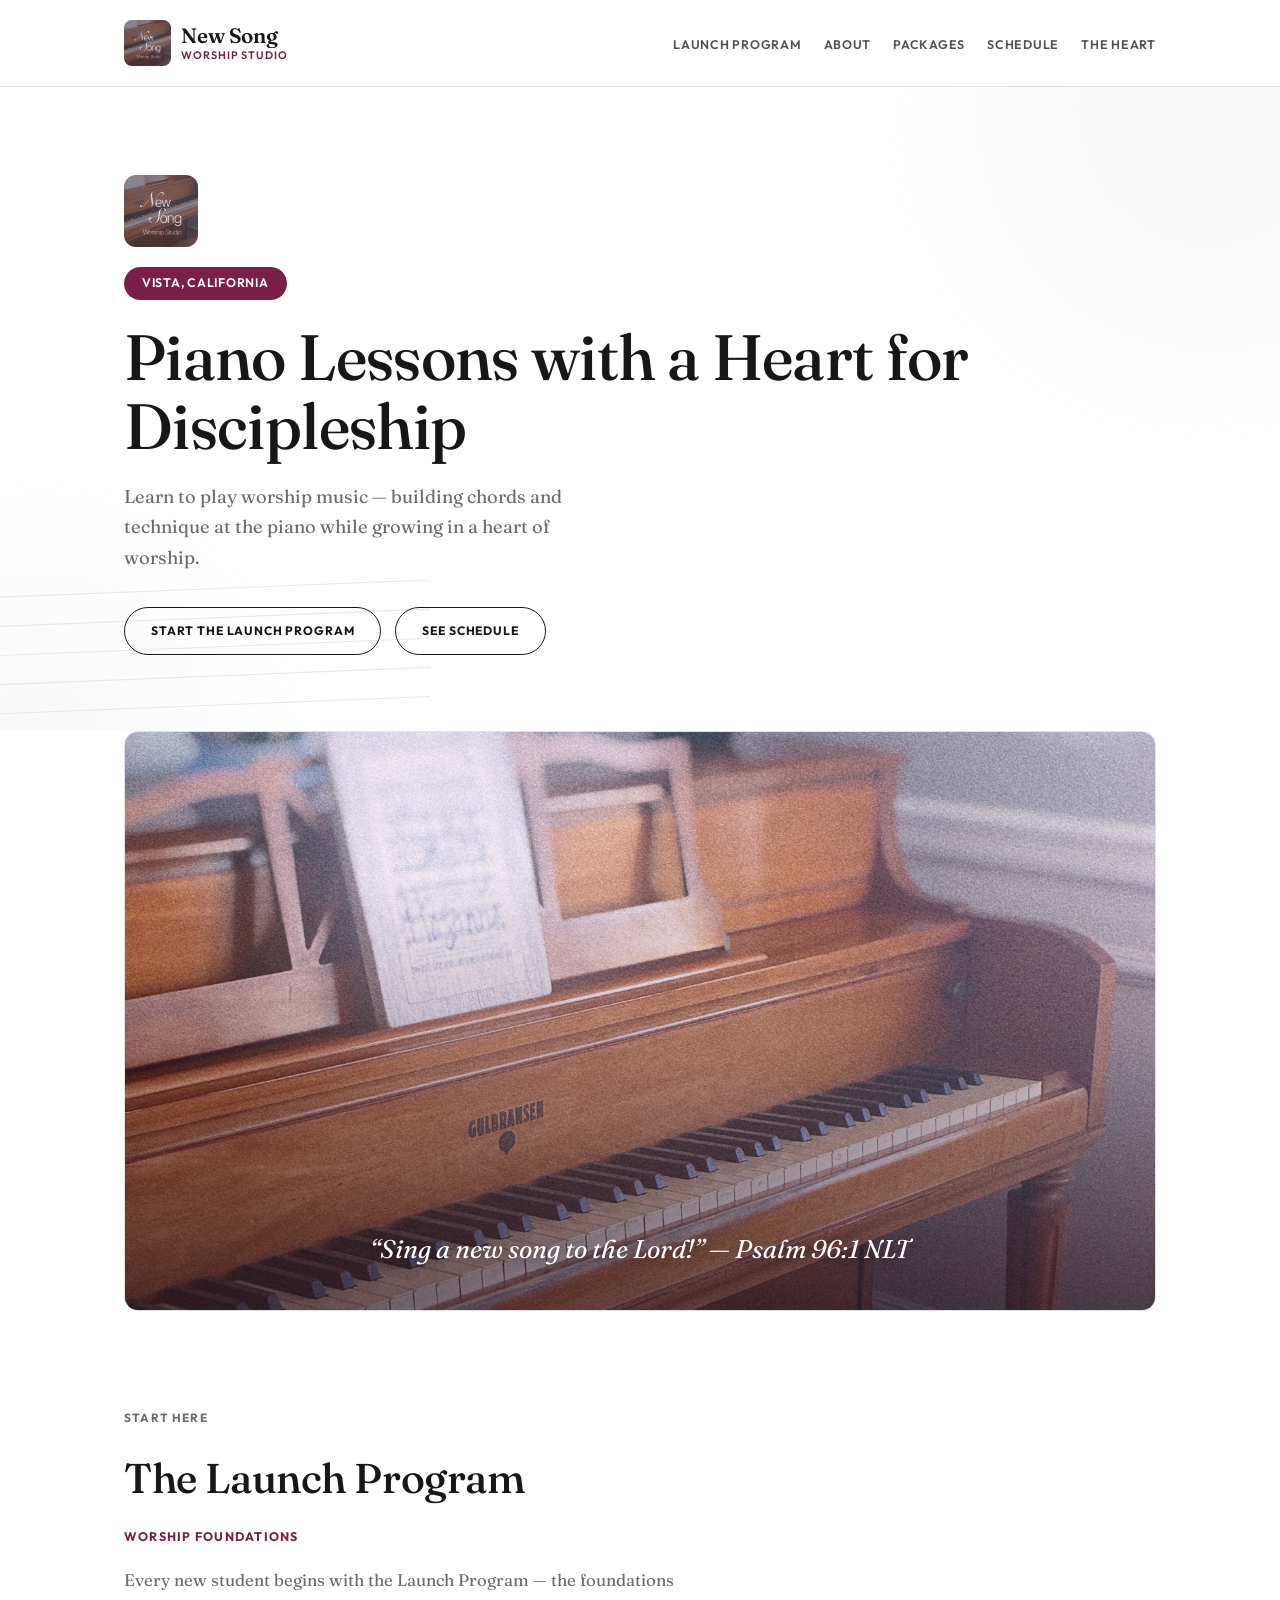
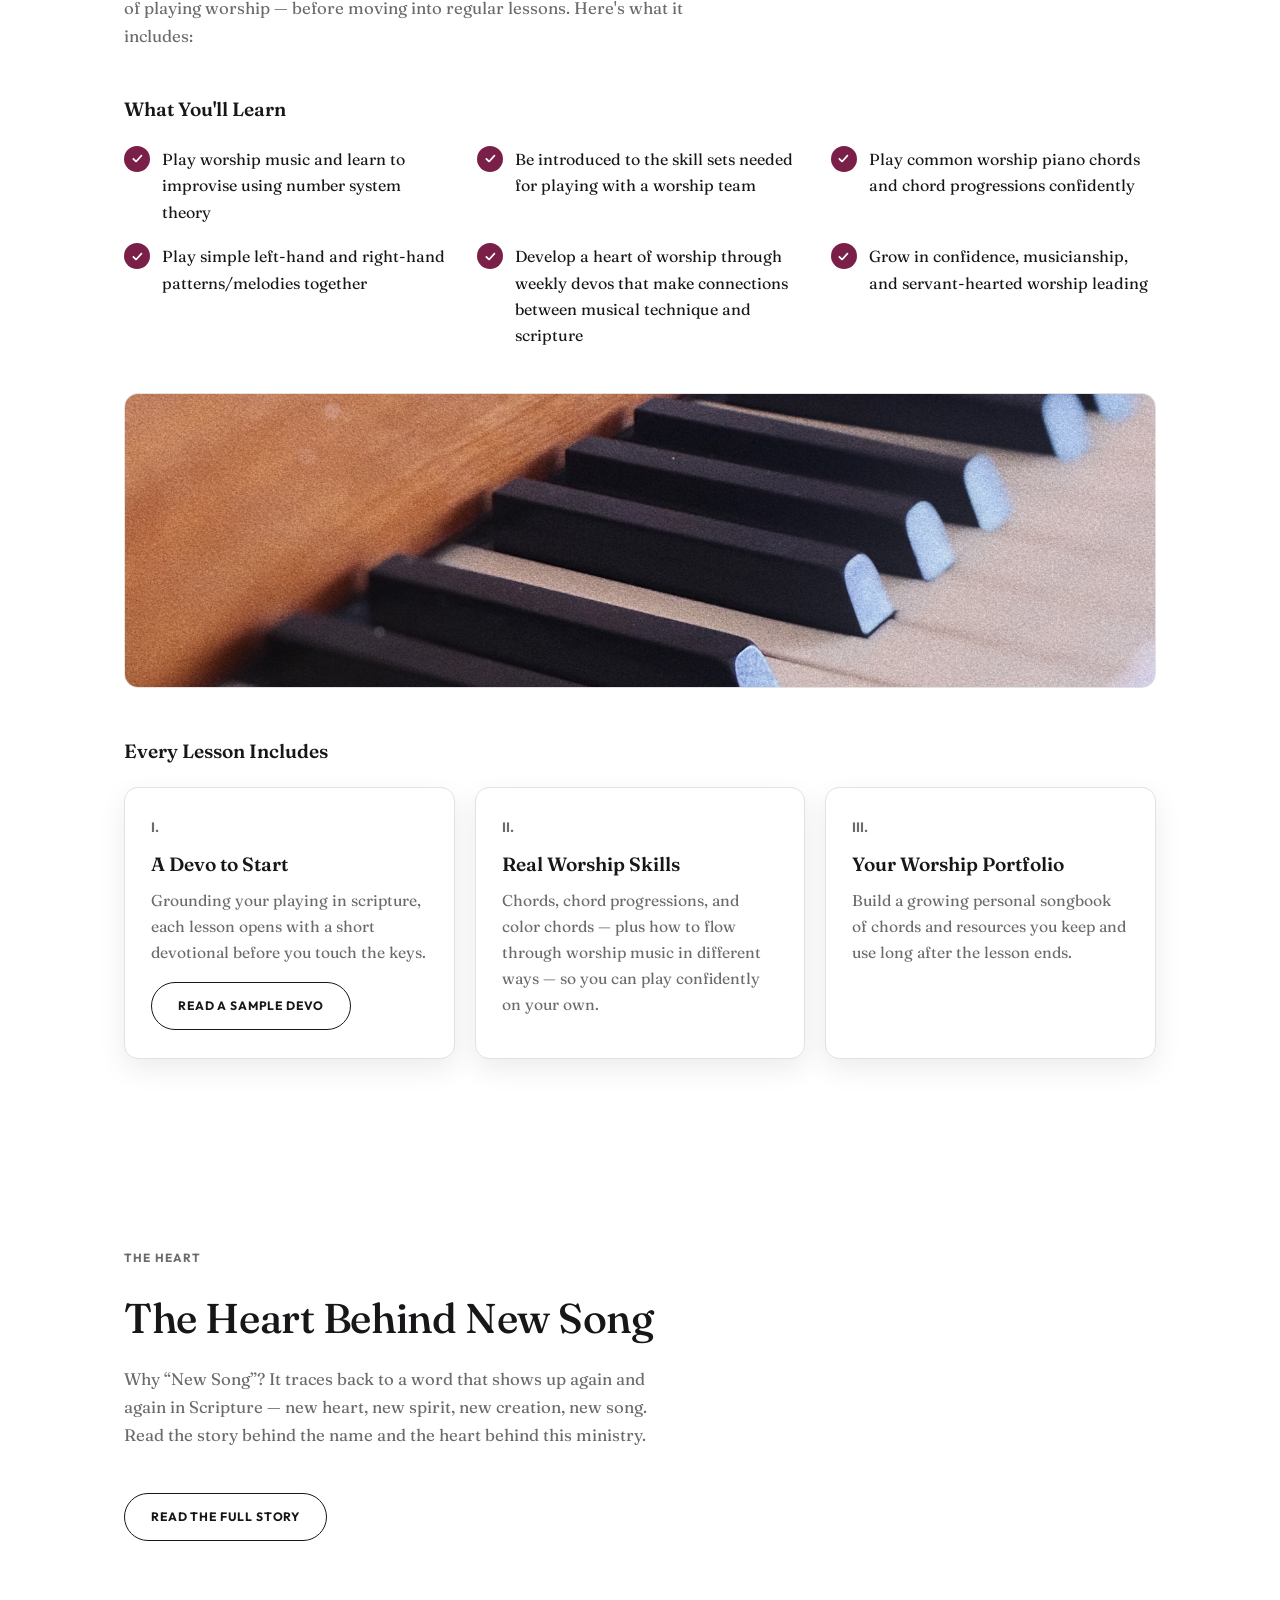
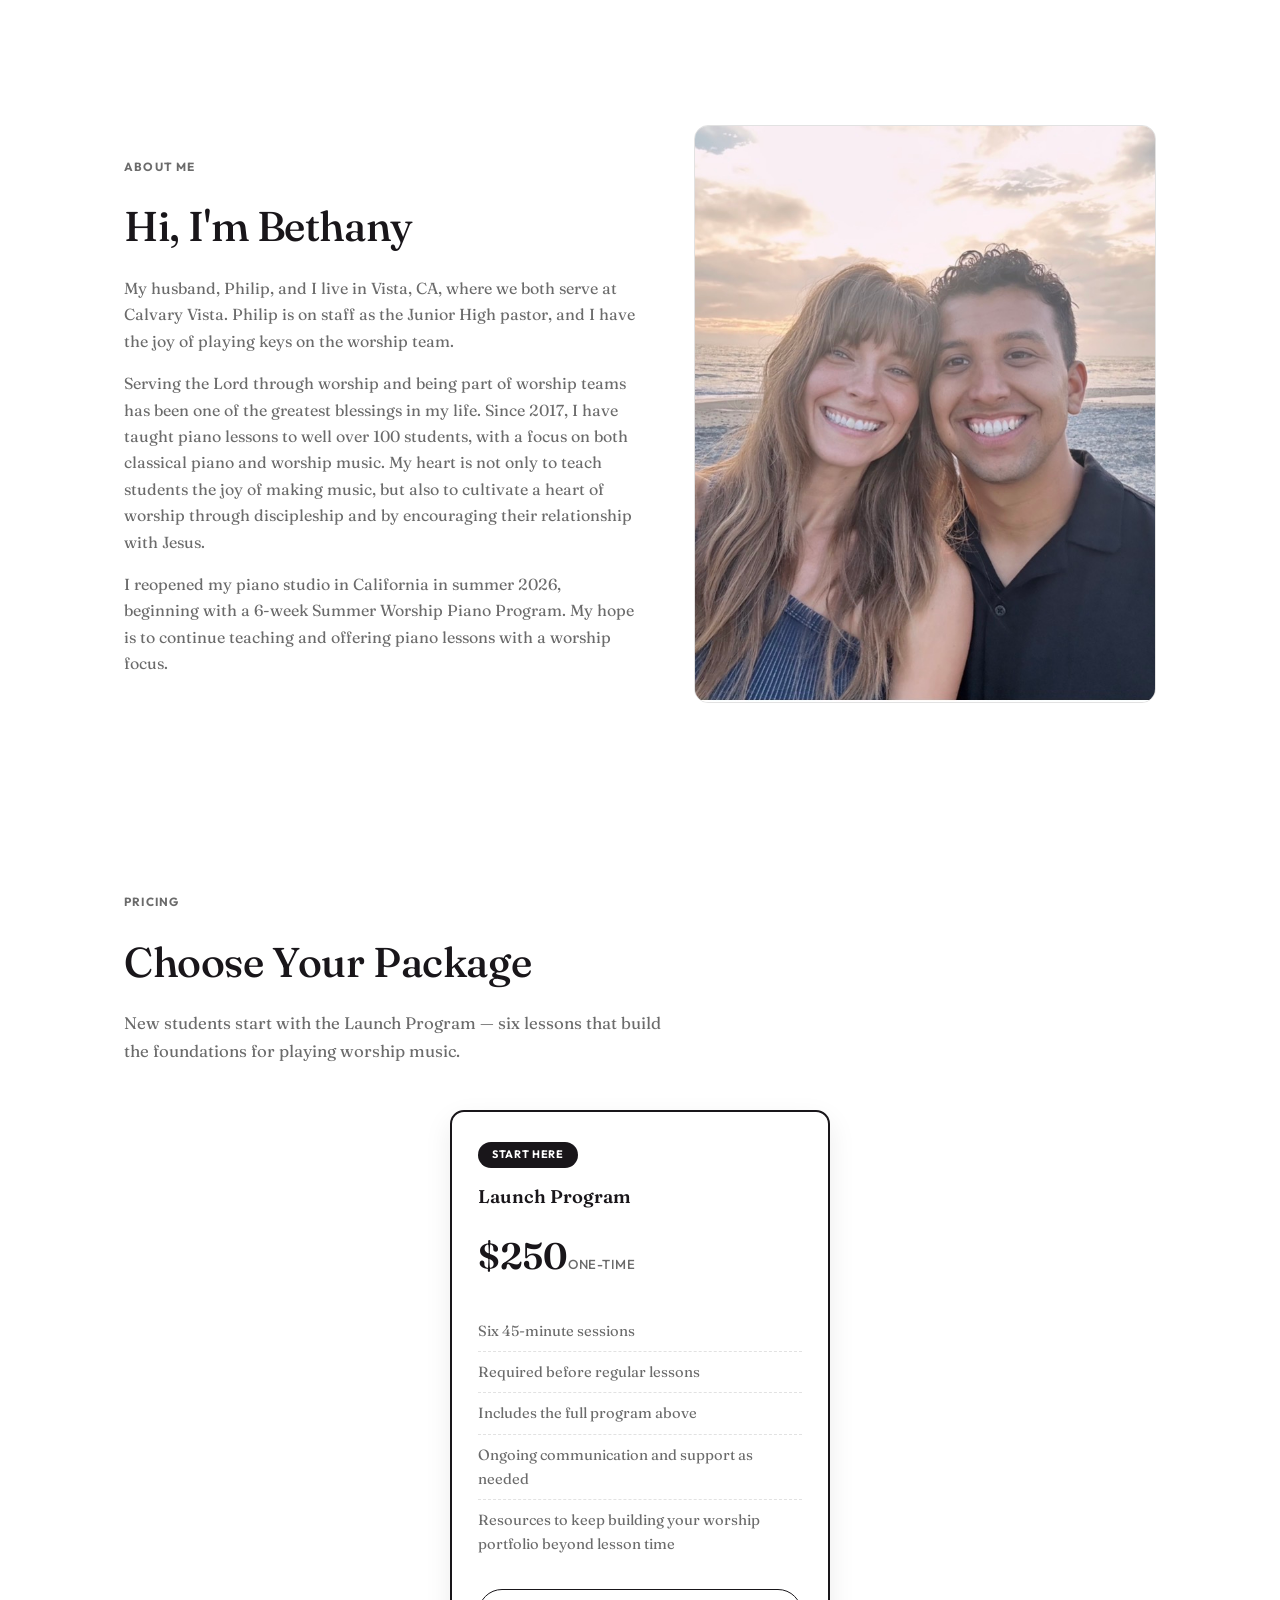
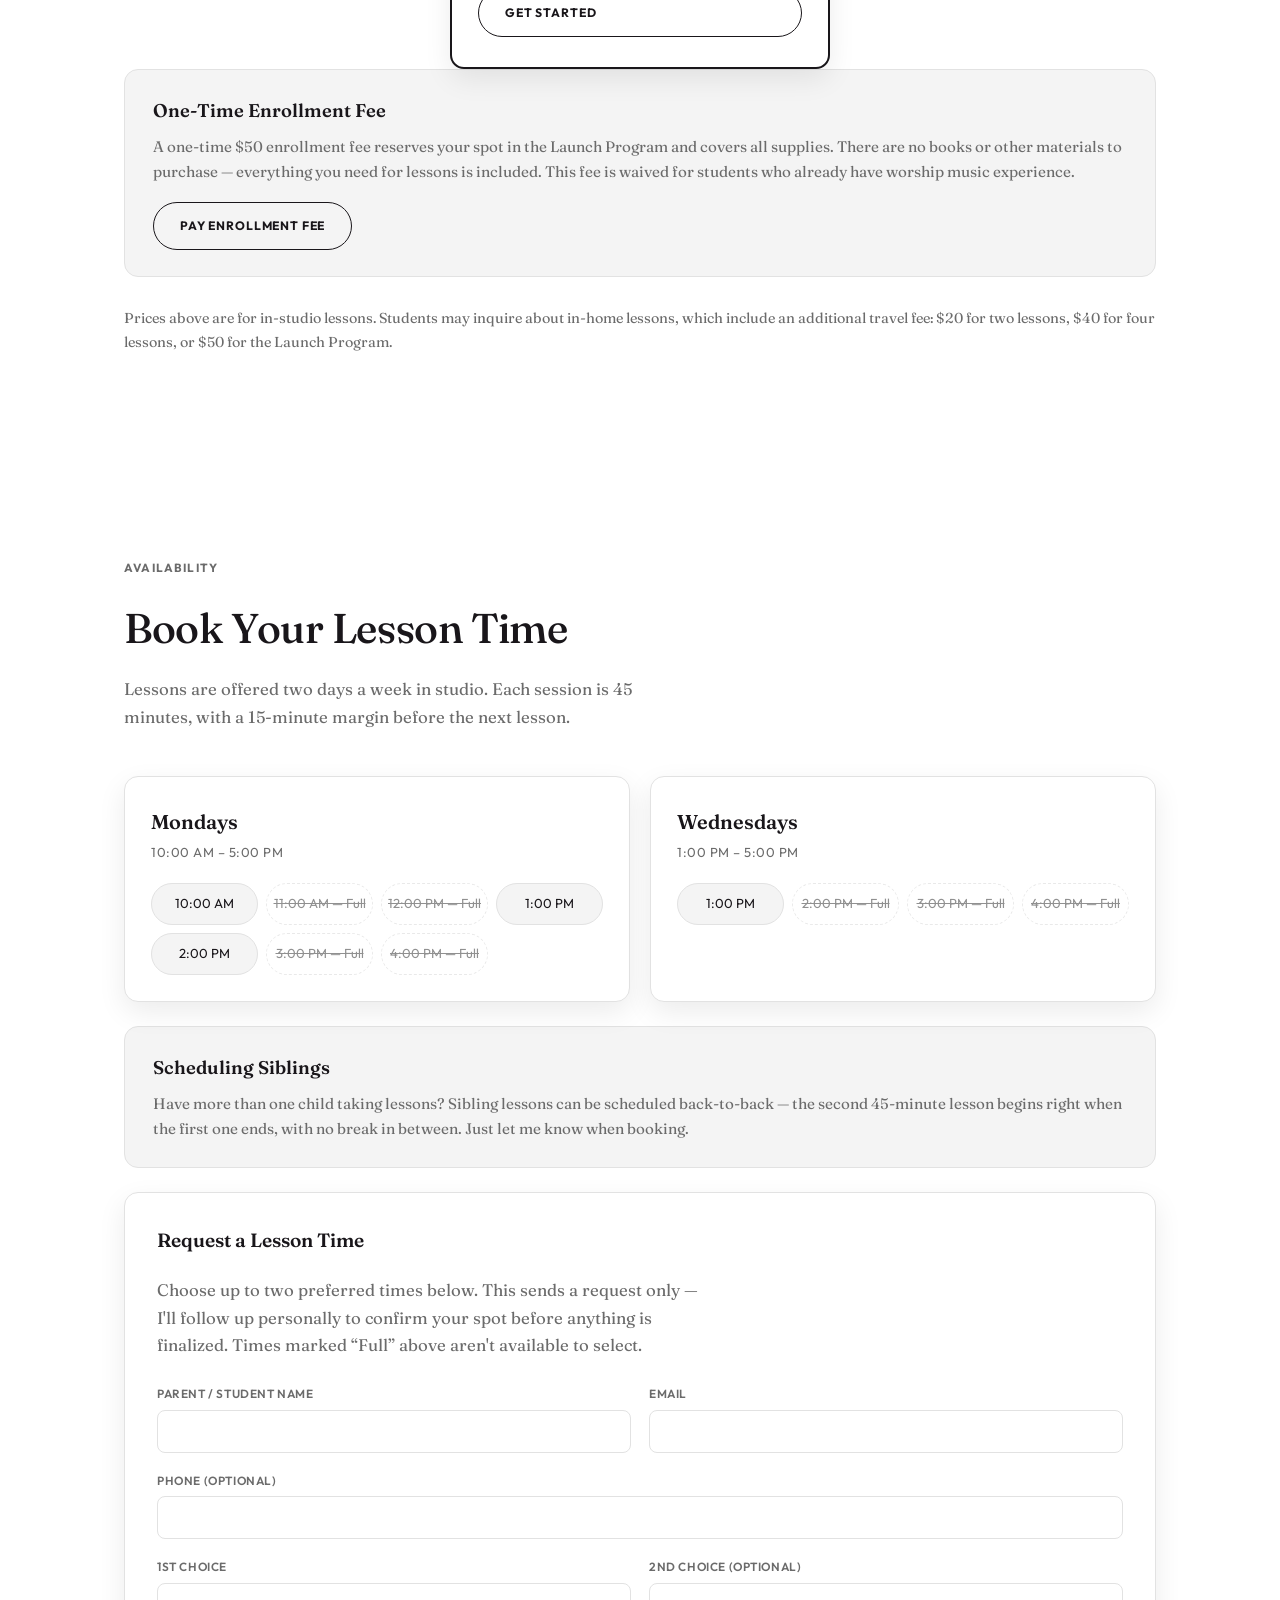
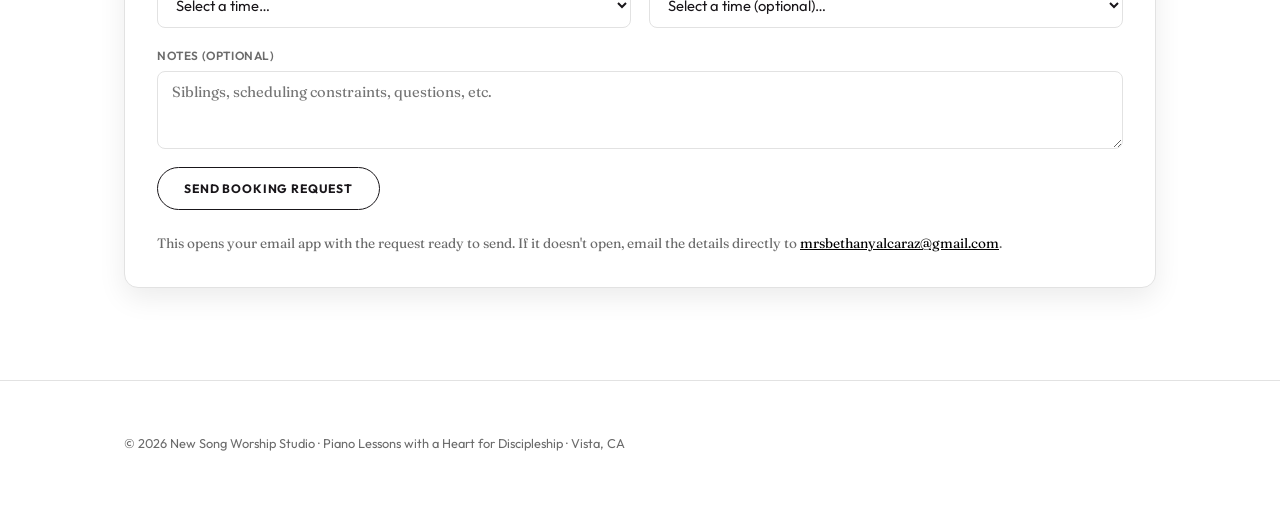
==== commit 92021330: "Remove in-home lessons note, package dropdown; add Heart Behind New Song teaser; refine palette - Re" ====
--- a/index.html
+++ b/index.html
@@ -147,7 +147,7 @@
             <div class="num">I.</div>
             <h3>A Devo to Start</h3>
             <p>Grounding your playing in scripture, each lesson opens with a short devotional before you touch the keys.</p>
-            <a class="card-link" href="sample-devo.html">Read a Sample Devo &rarr;</a>
+            <a class="btn btn-secondary card-btn" href="sample-devo.html">Read a Sample Devo</a>
           </div>
           <div class="card">
             <div class="num">II.</div>
@@ -160,6 +160,20 @@
             <p>Build a growing personal songbook of chords and resources you keep and use long after the lesson ends.</p>
           </div>
         </div>
+      </div>
+    </section>
+
+    <section id="heart" class="reveal">
+      <div class="container">
+        <div class="eyebrow">The Heart</div>
+        <h2>The Heart Behind New Song</h2>
+        <p class="section-lead">
+          Why &ldquo;New Song&rdquo;? It traces back to a word that shows
+          up again and again in Scripture &mdash; new heart, new spirit,
+          new creation, new song. Read the story behind the name and the
+          heart behind this ministry.
+        </p>
+        <a class="btn btn-secondary" href="heart-behind-new-song.html">Read the Full Story</a>
       </div>
     </section>
 
@@ -290,15 +304,6 @@
           </div>
         </div>
         <div class="sibling-note">
-          <h3>In-Home Lessons</h3>
-          <p>
-            In-home lessons are available outside these times. In-home
-            lessons include an additional travel fee: $20 for two lessons,
-            $40 for four lessons, or $50 for the Launch Program. Please
-            inquire with Bethany if you are interested in in-home lessons.
-          </p>
-        </div>
-        <div class="sibling-note">
           <h3>Scheduling Siblings</h3>
           <p>
             Have more than one child taking lessons? Sibling lessons can be
@@ -310,7 +315,7 @@
         <div class="booking-box">
           <h3 class="section-subhead">Request a Lesson Time</h3>
           <p class="section-lead" style="margin-bottom: 24px;">
-            Choose your package and up to two preferred times below.
+            Choose up to two preferred times below.
             This sends a request only &mdash; I'll follow up personally to
             confirm your spot before anything is finalized. Times marked
             &ldquo;Full&rdquo; above aren't available to select.
@@ -326,18 +331,9 @@
                 <input type="email" id="bf-email" name="email" required />
               </div>
             </div>
-            <div class="form-row">
-              <div class="form-field">
-                <label for="bf-phone">Phone (optional)</label>
-                <input type="tel" id="bf-phone" name="phone" />
-              </div>
-              <div class="form-field">
-                <label for="bf-package">Package</label>
-                <select id="bf-package" name="package" required>
-                  <option value="">Select a package&hellip;</option>
-                  <option value="Launch Program ($250, 6 lessons)">Launch Program ($250, 6 lessons)</option>
-                </select>
-              </div>
+            <div class="form-field">
+              <label for="bf-phone">Phone (optional)</label>
+              <input type="tel" id="bf-phone" name="phone" />
             </div>
             <div class="form-row">
               <div class="form-field">
@@ -483,7 +479,6 @@
         var name = form.name.value.trim();
         var email = form.email.value.trim();
         var phone = form.phone.value.trim();
-        var pkg = form.package.value;
         var t1 = form.time1.value;
         var t2 = form.time2.value;
         var notes = form.notes.value.trim();
@@ -492,7 +487,7 @@
           "Name: " + name,
           "Email: " + email,
           "Phone: " + (phone || "—"),
-          "Package: " + pkg,
+          "Package: Launch Program ($250, 6 lessons)",
           "1st choice: " + (t1 || "—"),
           "2nd choice: " + (t2 || "—"),
           "Notes: " + (notes || "—")
--- a/css/style.css
+++ b/css/style.css
@@ -1,15 +1,15 @@
 :root {
   --bg: #ffffff;
   --surface: #ffffff;
-  --surface-alt: #f6e9f0;
+  --surface-alt: #f4f4f4;
   --text: #19161a;
-  --text-muted: #6e6670;
+  --text-muted: #6b6b6b;
   --accent: #19161a;
   --accent-strong: #000000;
-  --accent-soft: #f0dbe6;
-  --border: #e9d9e3;
+  --accent-soft: #f4f4f4;
+  --border: #e2e2e2;
   --radius: 14px;
-  --shadow: 0 10px 28px rgba(122, 32, 72, 0.1);
+  --shadow: 0 10px 28px rgba(0, 0, 0, 0.08);
   --serif: "Fraunces", "Iowan Old Style", Georgia, "Times New Roman", serif;
   --sans: "Outfit", -apple-system, BlinkMacSystemFont, "Segoe UI", Roboto, Helvetica, Arial, sans-serif;
   --logo-accent: #7a2048;
@@ -185,8 +185,8 @@
 
 .pill {
   display: inline-block;
-  background: var(--accent-soft);
-  color: var(--text);
+  background: var(--logo-accent);
+  color: #ffffff;
   padding: 6px 18px;
   border-radius: 999px;
   font-family: var(--sans);
@@ -501,8 +501,8 @@
   width: 26px;
   height: 26px;
   border-radius: 50%;
-  background: var(--accent-soft);
-  color: var(--text);
+  background: var(--logo-accent);
+  color: #ffffff;
   display: flex;
   align-items: center;
   justify-content: center;
@@ -561,6 +561,10 @@
 
 .card-link:hover {
   opacity: 0.7;
+}
+
+.card-btn {
+  margin-top: 16px;
 }
 
 /* Pricing */
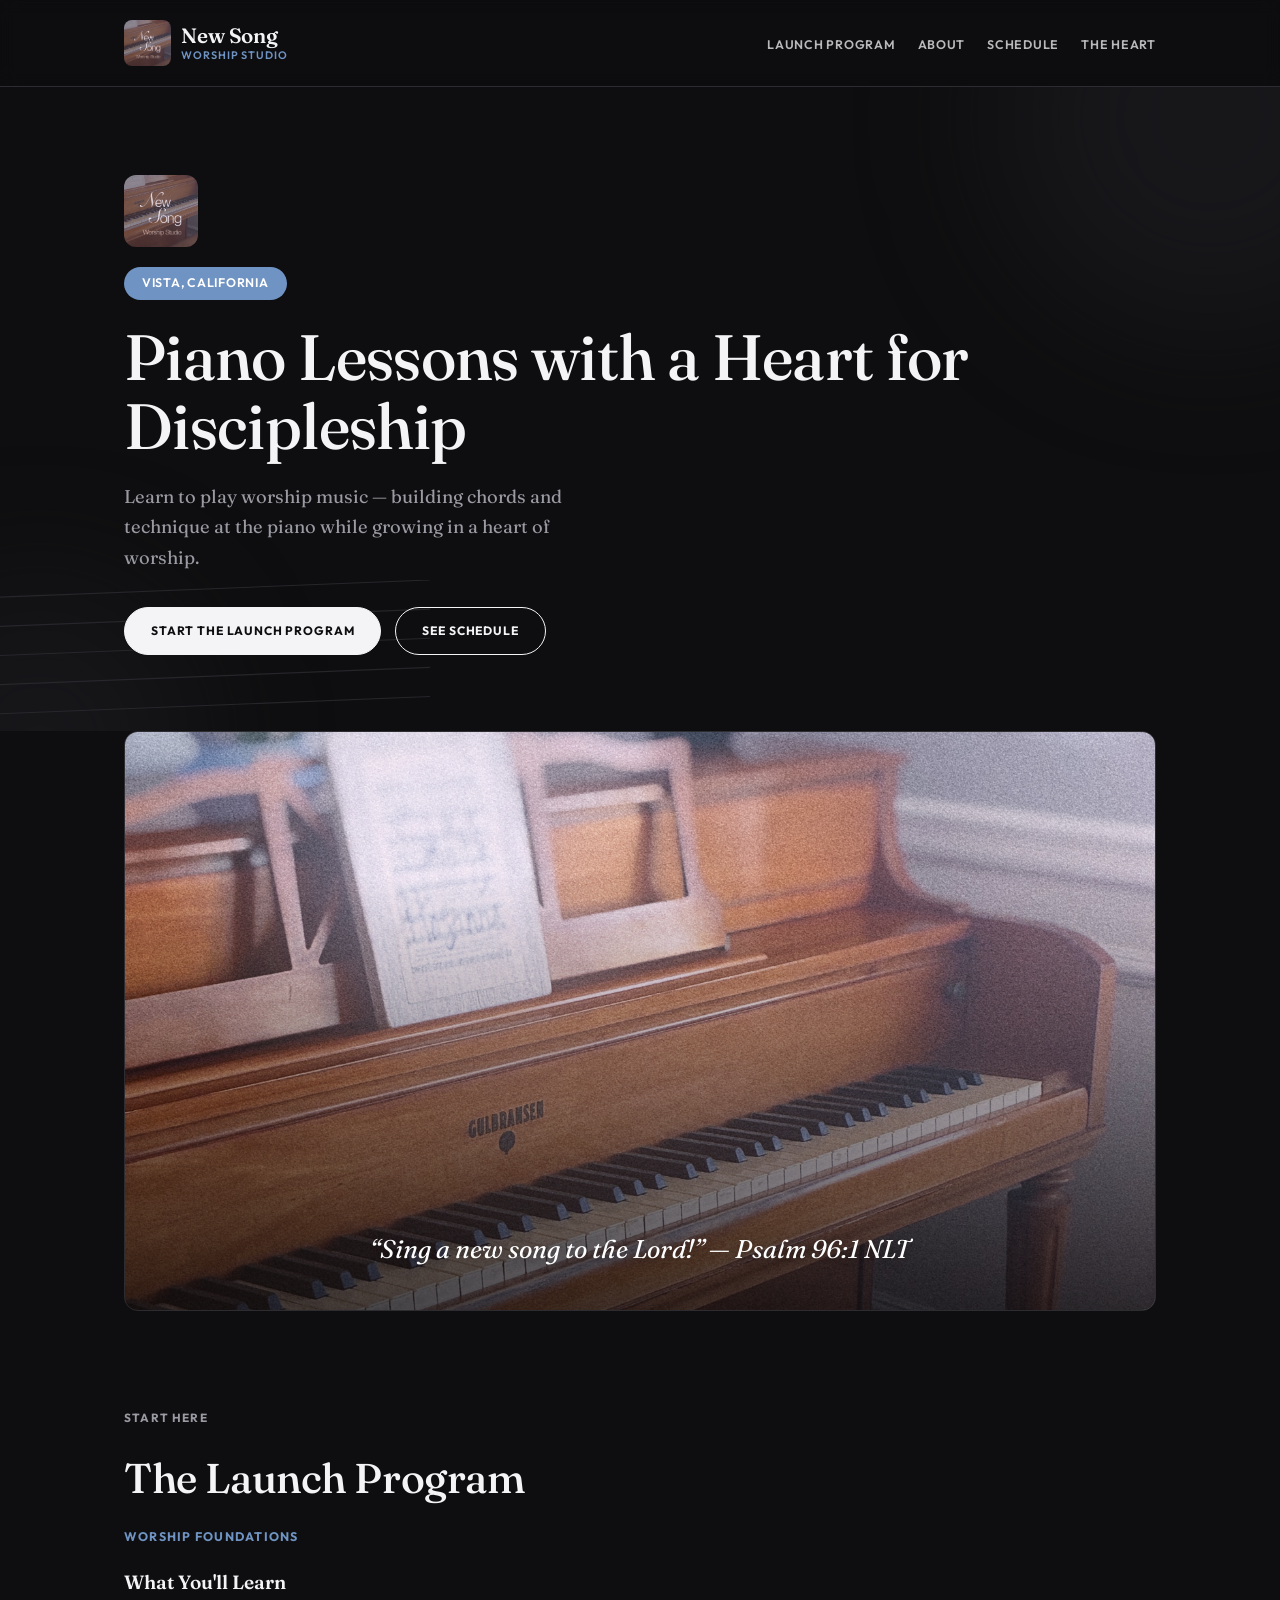
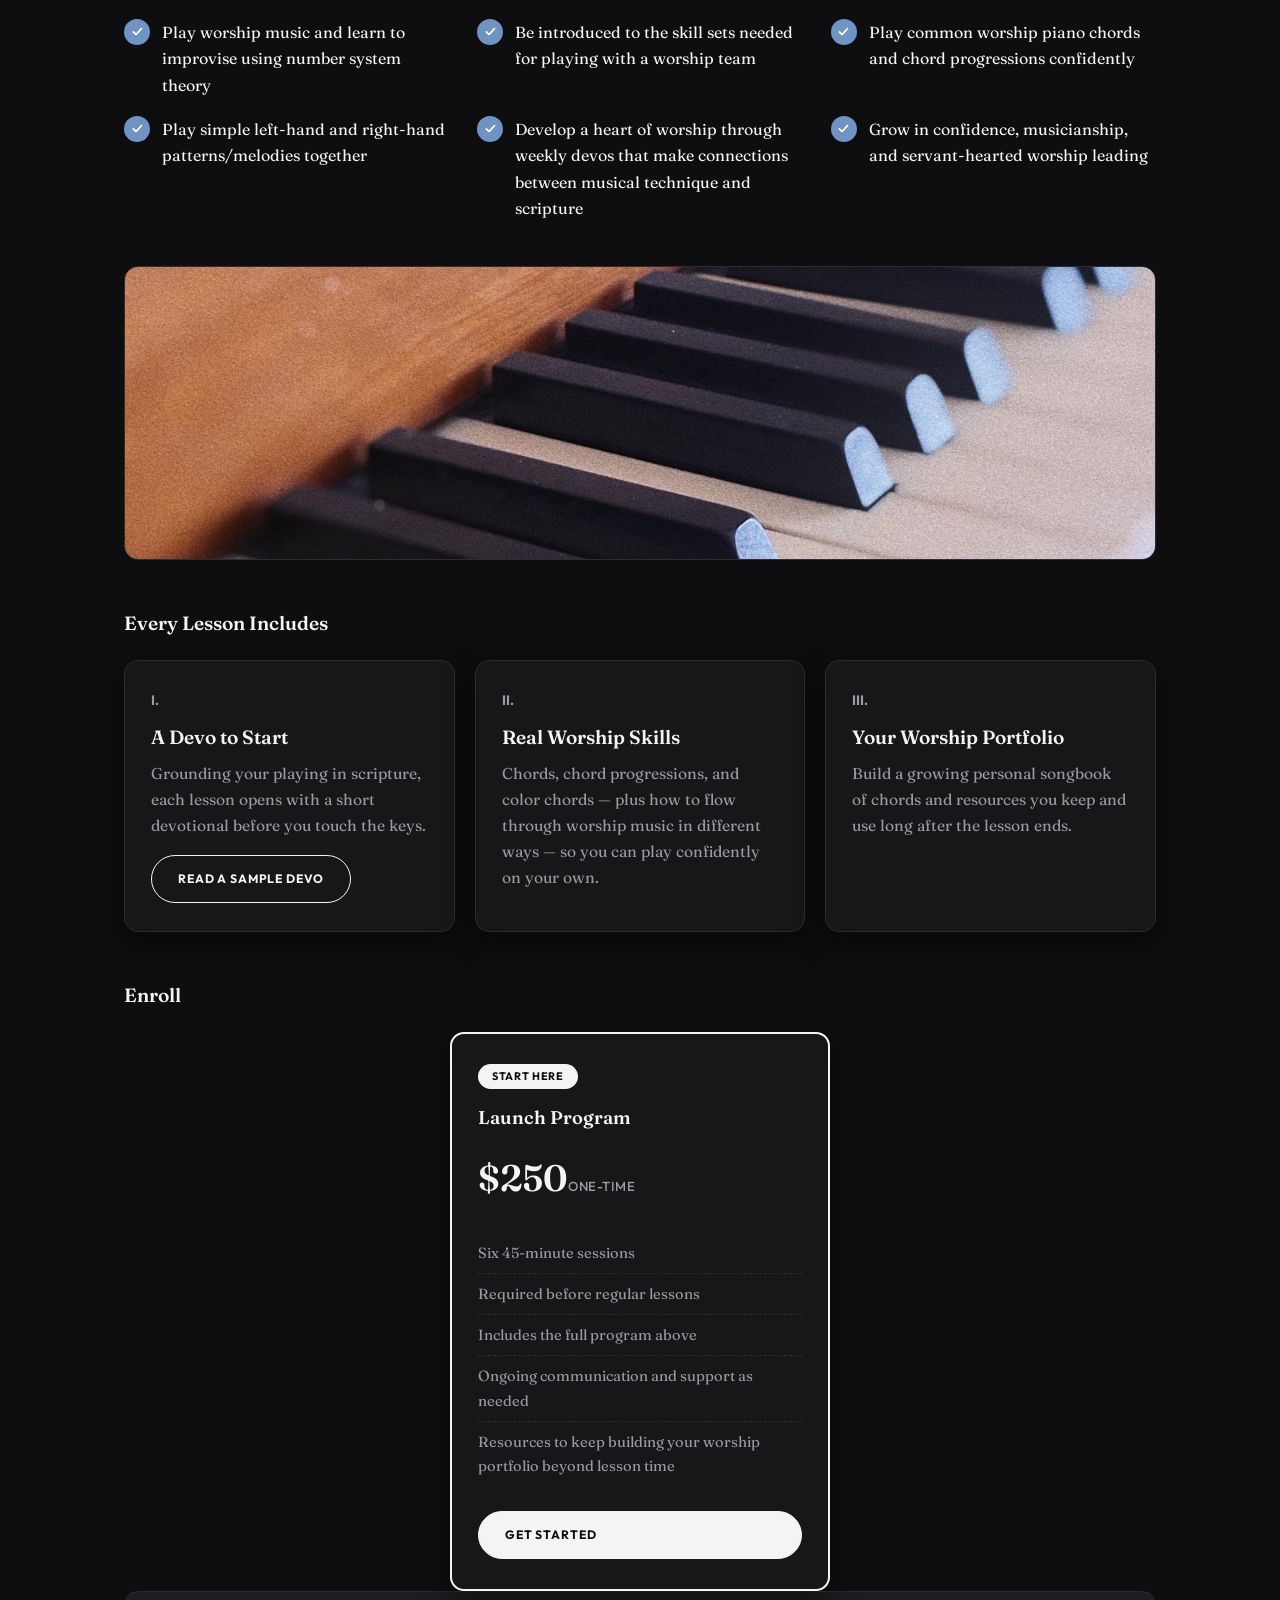
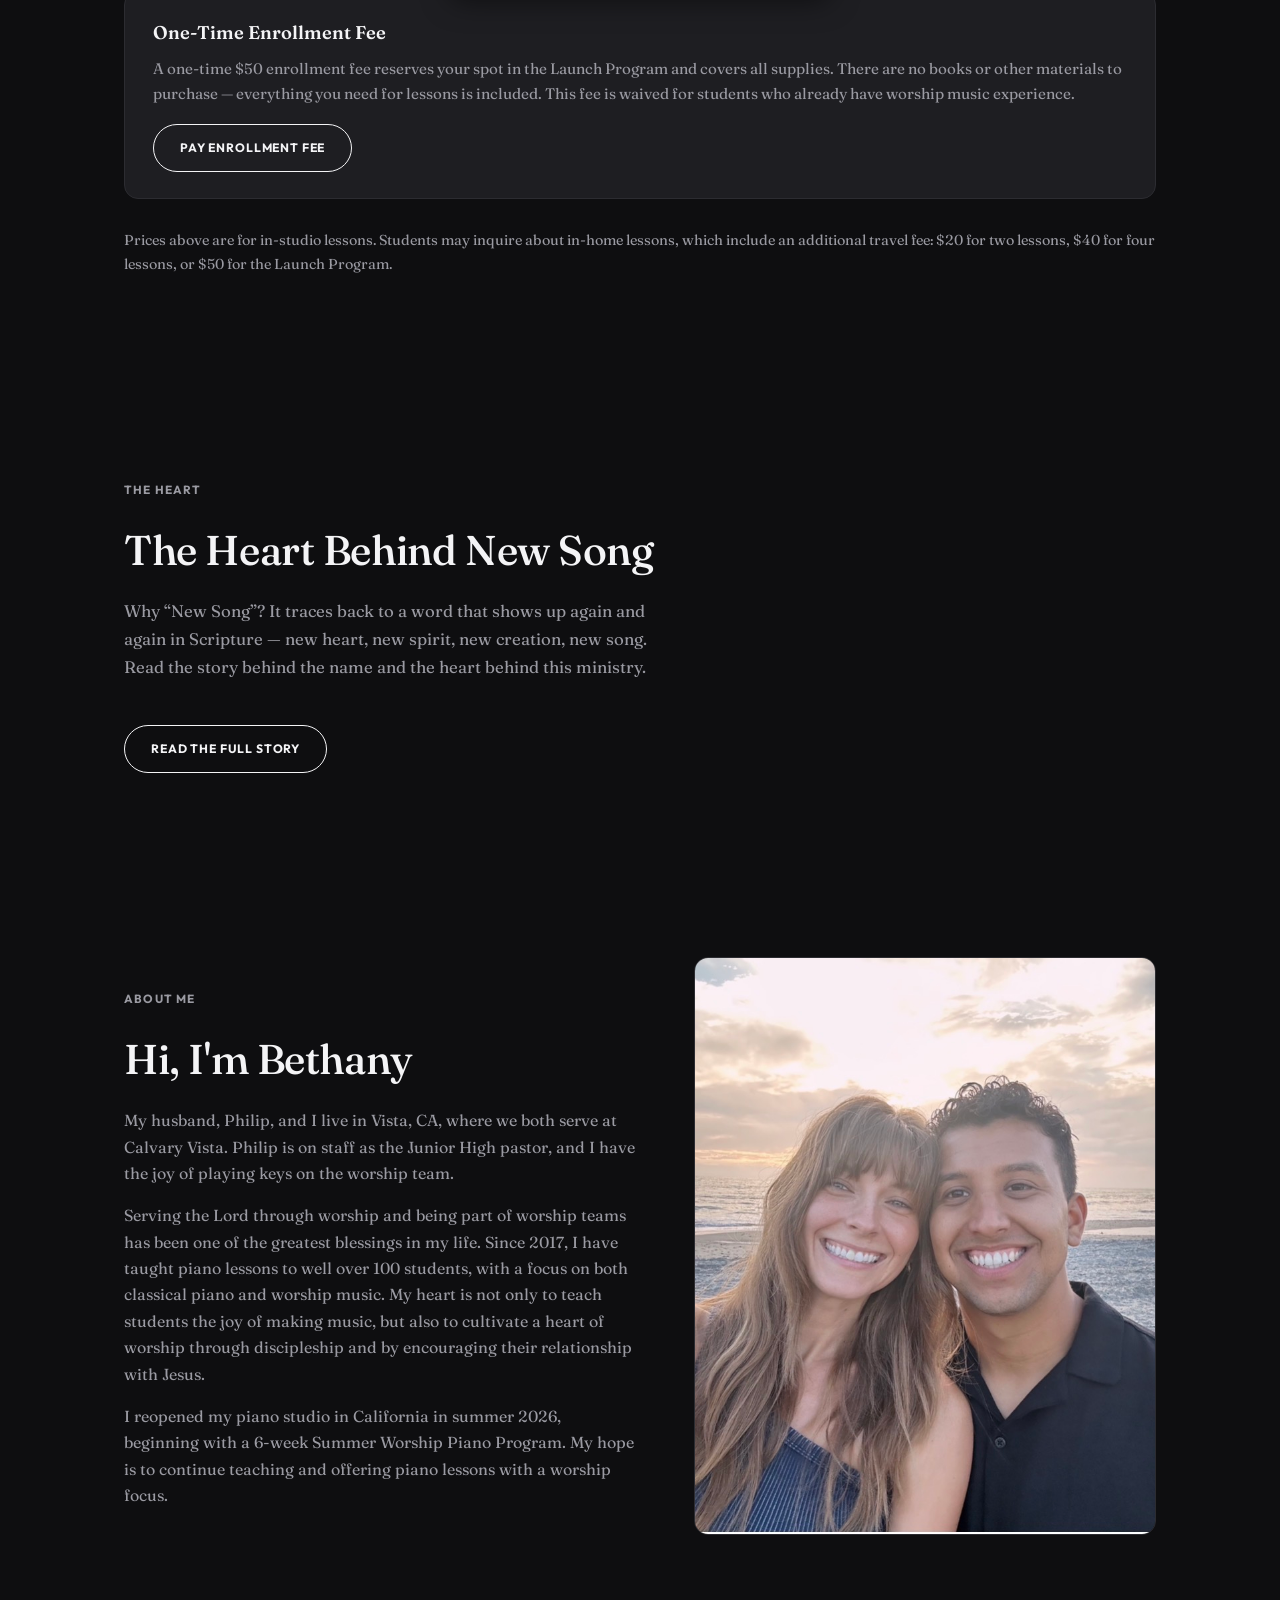
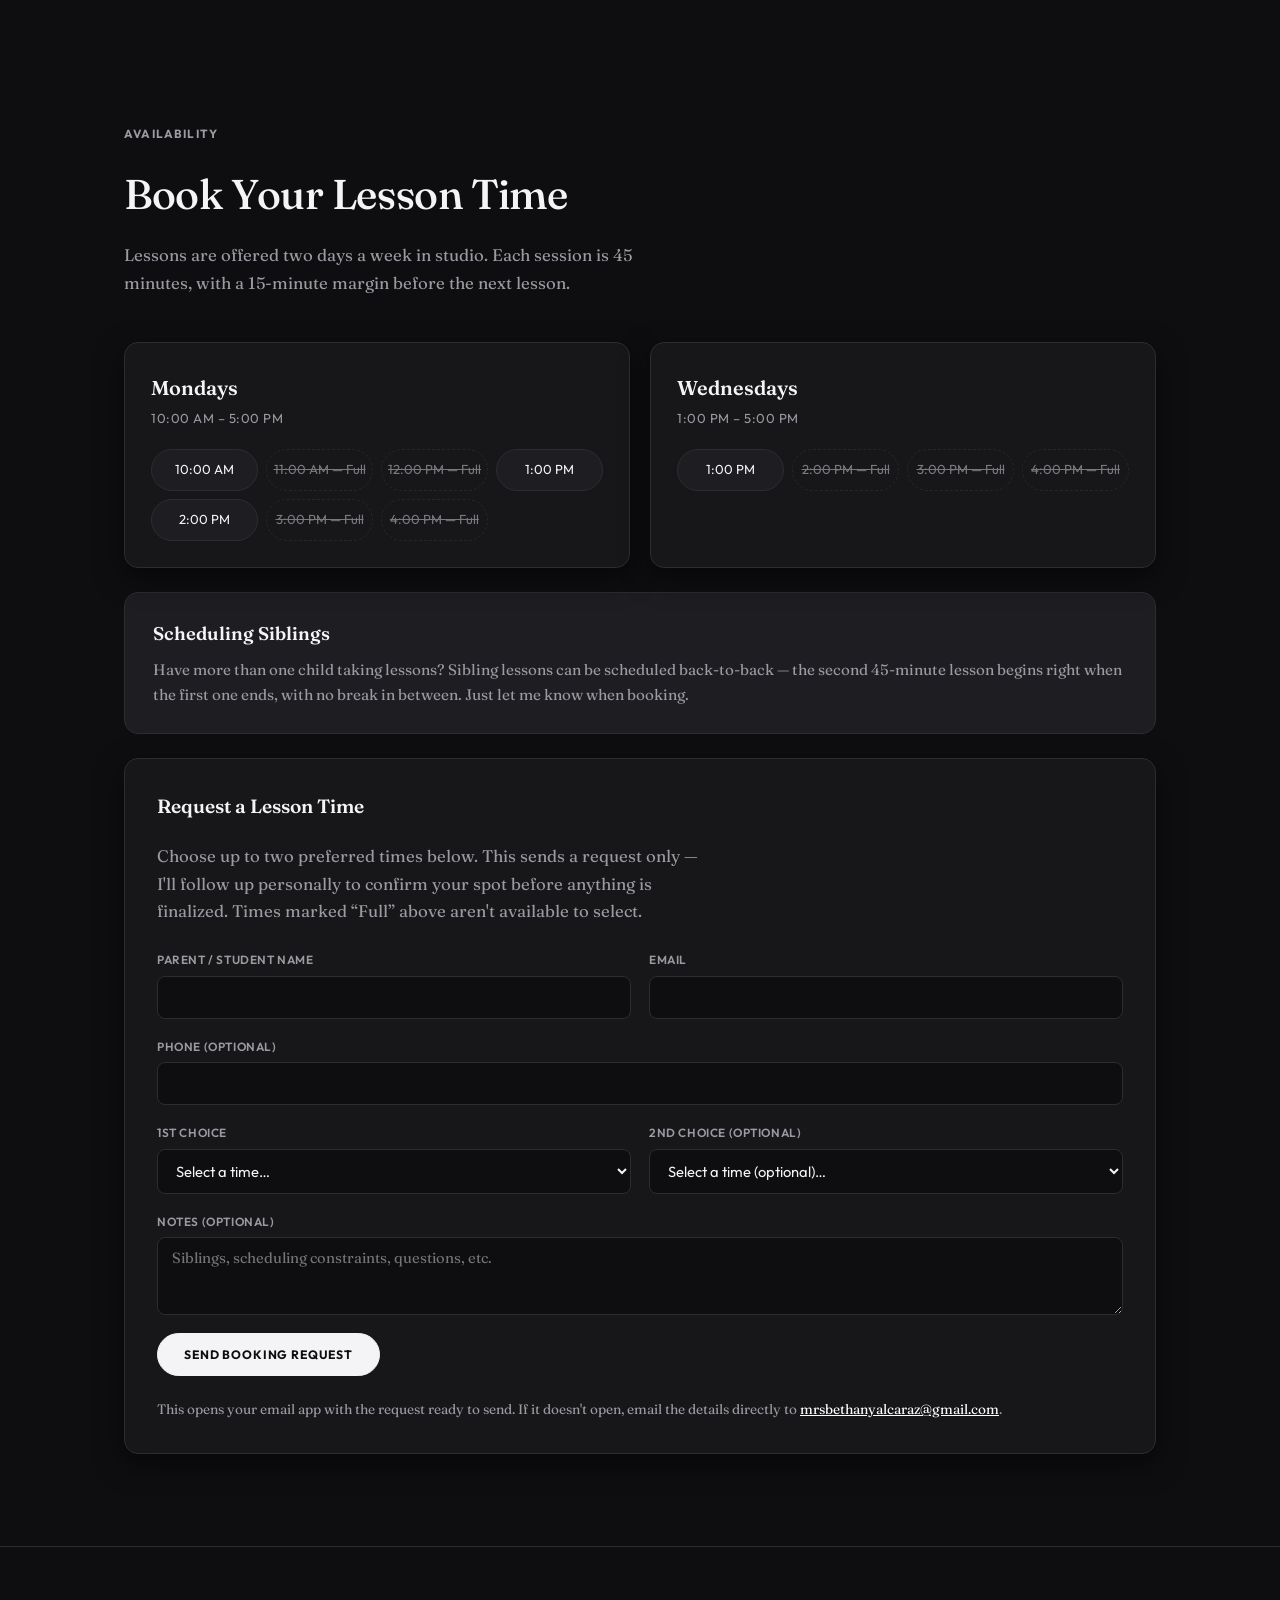
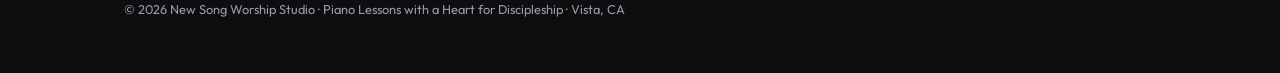
==== commit efcc2042: "Switch to dark black/white/blue theme, fold packages into Launch Program - Convert color palette to " ====
--- a/index.html
+++ b/index.html
@@ -25,13 +25,13 @@
           onerror="this.style.display='none'; this.nextElementSibling.style.display='block'; this.closest('.brand').classList.add('logo-fallback');"
         />
         <svg class="brand-mark-icon" style="display: none" viewBox="0 0 64 64" aria-hidden="true">
-          <circle cx="32" cy="32" r="29" fill="none" stroke="#7a2048" stroke-width="3" />
-          <ellipse cx="26" cy="41" rx="8" ry="6" fill="#7a2048" transform="rotate(-20 26 41)" />
-          <rect x="33" y="15" width="3.4" height="27" rx="1.7" fill="#7a2048" />
+          <circle cx="32" cy="32" r="29" fill="none" stroke="#6f93c2" stroke-width="3" />
+          <ellipse cx="26" cy="41" rx="8" ry="6" fill="#6f93c2" transform="rotate(-20 26 41)" />
+          <rect x="33" y="15" width="3.4" height="27" rx="1.7" fill="#6f93c2" />
           <path
             d="M36.4,15 C47,17 49,26 40,32"
             fill="none"
-            stroke="#7a2048"
+            stroke="#6f93c2"
             stroke-width="3.4"
             stroke-linecap="round"
           />
@@ -50,7 +50,6 @@
         <ul>
           <li><a href="#launch">Launch Program</a></li>
           <li><a href="#about">About</a></li>
-          <li><a href="#packages">Packages</a></li>
           <li><a href="#schedule">Schedule</a></li>
           <li><a href="heart-behind-new-song.html">The Heart</a></li>
         </ul>
@@ -116,11 +115,6 @@
         <div class="eyebrow">Start Here</div>
         <h2>The Launch Program</h2>
         <p class="program-tagline">Worship Foundations</p>
-        <p class="section-lead">
-          Every new student begins with the Launch Program &mdash; the
-          foundations of playing worship &mdash; before moving into
-          regular lessons. Here's what it includes:
-        </p>
 
         <h3 class="section-subhead">What You'll Learn</h3>
         <ul class="objectives-list">
@@ -160,68 +154,8 @@
             <p>Build a growing personal songbook of chords and resources you keep and use long after the lesson ends.</p>
           </div>
         </div>
-      </div>
-    </section>
-
-    <section id="heart" class="reveal">
-      <div class="container">
-        <div class="eyebrow">The Heart</div>
-        <h2>The Heart Behind New Song</h2>
-        <p class="section-lead">
-          Why &ldquo;New Song&rdquo;? It traces back to a word that shows
-          up again and again in Scripture &mdash; new heart, new spirit,
-          new creation, new song. Read the story behind the name and the
-          heart behind this ministry.
-        </p>
-        <a class="btn btn-secondary" href="heart-behind-new-song.html">Read the Full Story</a>
-      </div>
-    </section>
-
-    <section id="about" class="reveal">
-      <div class="container about-layout">
-        <div class="about-text">
-          <div class="eyebrow">About Me</div>
-          <h2>Hi, I'm Bethany</h2>
-          <p>
-            My husband, Philip, and I live in Vista, CA, where we both serve
-            at Calvary Vista. Philip is on staff as the Junior High pastor,
-            and I have the joy of playing keys on the worship team.
-          </p>
-          <p>
-            Serving the Lord through worship and being part of worship teams
-            has been one of the greatest blessings in my life. Since 2017,
-            I have taught piano lessons to well over 100 students, with a
-            focus on both classical piano and worship music. My heart is
-            not only to teach students the joy of making music, but also to
-            cultivate a heart of worship through discipleship and by
-            encouraging their relationship with Jesus.
-          </p>
-          <p>
-            I reopened my piano studio in California in summer 2026,
-            beginning with a 6-week Summer Worship Piano Program. My hope
-            is to continue teaching and offering piano lessons with a
-            worship focus.
-          </p>
-        </div>
-        <div class="about-photo photo-block">
-          <img
-            src="images/about.jpg"
-            alt="Bethany and her husband, Philip"
-            onerror="this.style.display='none'; this.parentElement.classList.add('photo-pending');"
-          />
-          <span class="photo-fallback">Photo<br />Coming Soon</span>
-        </div>
-      </div>
-    </section>
-
-    <section id="packages" class="reveal">
-      <div class="container">
-        <div class="eyebrow">Pricing</div>
-        <h2>Choose Your Package</h2>
-        <p class="section-lead">
-          New students start with the Launch Program &mdash; six lessons
-          that build the foundations for playing worship music.
-        </p>
+
+        <h3 class="section-subhead section-subhead-spaced">Enroll</h3>
         <div class="pricing-grid pricing-grid-single">
           <div class="price-card featured">
             <span class="badge">Start Here</span>
@@ -267,6 +201,57 @@
           in-home lessons, which include an additional travel fee: $20 for
           two lessons, $40 for four lessons, or $50 for the Launch Program.
         </p>
+      </div>
+    </section>
+
+    <section id="heart" class="reveal">
+      <div class="container">
+        <div class="eyebrow">The Heart</div>
+        <h2>The Heart Behind New Song</h2>
+        <p class="section-lead">
+          Why &ldquo;New Song&rdquo;? It traces back to a word that shows
+          up again and again in Scripture &mdash; new heart, new spirit,
+          new creation, new song. Read the story behind the name and the
+          heart behind this ministry.
+        </p>
+        <a class="btn btn-secondary" href="heart-behind-new-song.html">Read the Full Story</a>
+      </div>
+    </section>
+
+    <section id="about" class="reveal">
+      <div class="container about-layout">
+        <div class="about-text">
+          <div class="eyebrow">About Me</div>
+          <h2>Hi, I'm Bethany</h2>
+          <p>
+            My husband, Philip, and I live in Vista, CA, where we both serve
+            at Calvary Vista. Philip is on staff as the Junior High pastor,
+            and I have the joy of playing keys on the worship team.
+          </p>
+          <p>
+            Serving the Lord through worship and being part of worship teams
+            has been one of the greatest blessings in my life. Since 2017,
+            I have taught piano lessons to well over 100 students, with a
+            focus on both classical piano and worship music. My heart is
+            not only to teach students the joy of making music, but also to
+            cultivate a heart of worship through discipleship and by
+            encouraging their relationship with Jesus.
+          </p>
+          <p>
+            I reopened my piano studio in California in summer 2026,
+            beginning with a 6-week Summer Worship Piano Program. My hope
+            is to continue teaching and offering piano lessons with a
+            worship focus.
+          </p>
+        </div>
+        <div class="about-photo photo-block">
+          <img
+            src="images/about.jpg"
+            alt="Bethany and her husband, Philip"
+            onerror="this.style.display='none'; this.parentElement.classList.add('photo-pending');"
+          />
+          <span class="photo-fallback">Photo<br />Coming Soon</span>
+        </div>
       </div>
     </section>
 
--- a/css/style.css
+++ b/css/style.css
@@ -1,18 +1,18 @@
 :root {
-  --bg: #ffffff;
-  --surface: #ffffff;
-  --surface-alt: #f4f4f4;
-  --text: #19161a;
-  --text-muted: #6b6b6b;
-  --accent: #19161a;
-  --accent-strong: #000000;
-  --accent-soft: #f4f4f4;
-  --border: #e2e2e2;
+  --bg: #0e0e10;
+  --surface: #17171a;
+  --surface-alt: #1e1e22;
+  --text: #f4f4f6;
+  --text-muted: #9a9aa2;
+  --accent: #f4f4f6;
+  --accent-strong: #ffffff;
+  --accent-soft: #1e1e22;
+  --border: #2c2c31;
   --radius: 14px;
-  --shadow: 0 10px 28px rgba(0, 0, 0, 0.08);
+  --shadow: 0 10px 28px rgba(0, 0, 0, 0.5);
   --serif: "Fraunces", "Iowan Old Style", Georgia, "Times New Roman", serif;
   --sans: "Outfit", -apple-system, BlinkMacSystemFont, "Segoe UI", Roboto, Helvetica, Arial, sans-serif;
-  --logo-accent: #7a2048;
+  --logo-accent: #6f93c2;
 }
 
 * {
@@ -44,7 +44,7 @@
 /* Header */
 
 header.site-header {
-  background: rgba(255, 255, 255, 0.9);
+  background: rgba(14, 14, 16, 0.85);
   backdrop-filter: blur(8px);
   border-bottom: 1px solid var(--border);
   position: sticky;
@@ -303,13 +303,13 @@
 }
 
 .btn-primary {
-  background: transparent;
-  color: var(--text);
-}
-
-.btn-primary:hover {
   background: var(--text);
   color: var(--bg);
+}
+
+.btn-primary:hover {
+  background: transparent;
+  color: var(--text);
 }
 
 .btn-secondary {
@@ -396,9 +396,9 @@
   padding: 40px 24px;
   background: linear-gradient(
     to top,
-    rgba(28, 8, 18, 0.6) 0%,
-    rgba(28, 8, 18, 0.2) 45%,
-    rgba(28, 8, 18, 0) 75%
+    rgba(0, 0, 0, 0.7) 0%,
+    rgba(0, 0, 0, 0.3) 45%,
+    rgba(0, 0, 0, 0) 75%
   );
 }
 
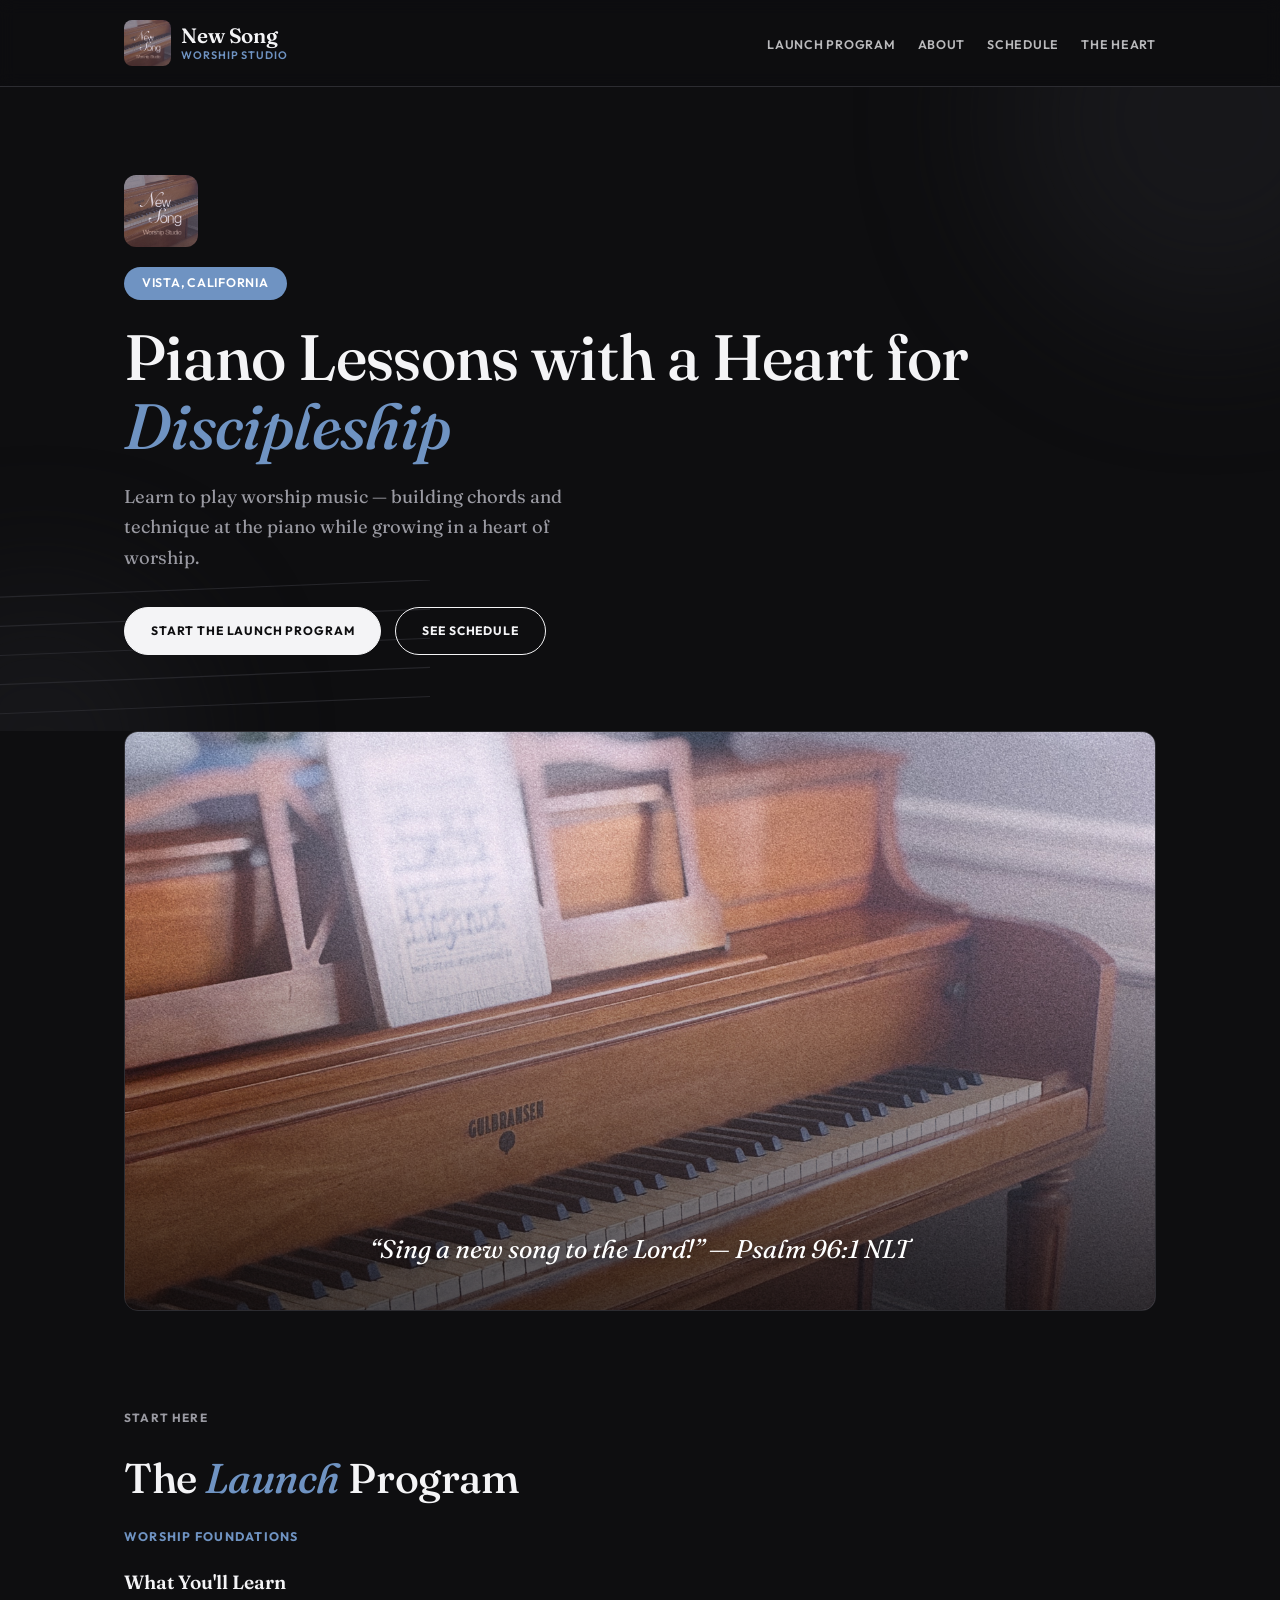
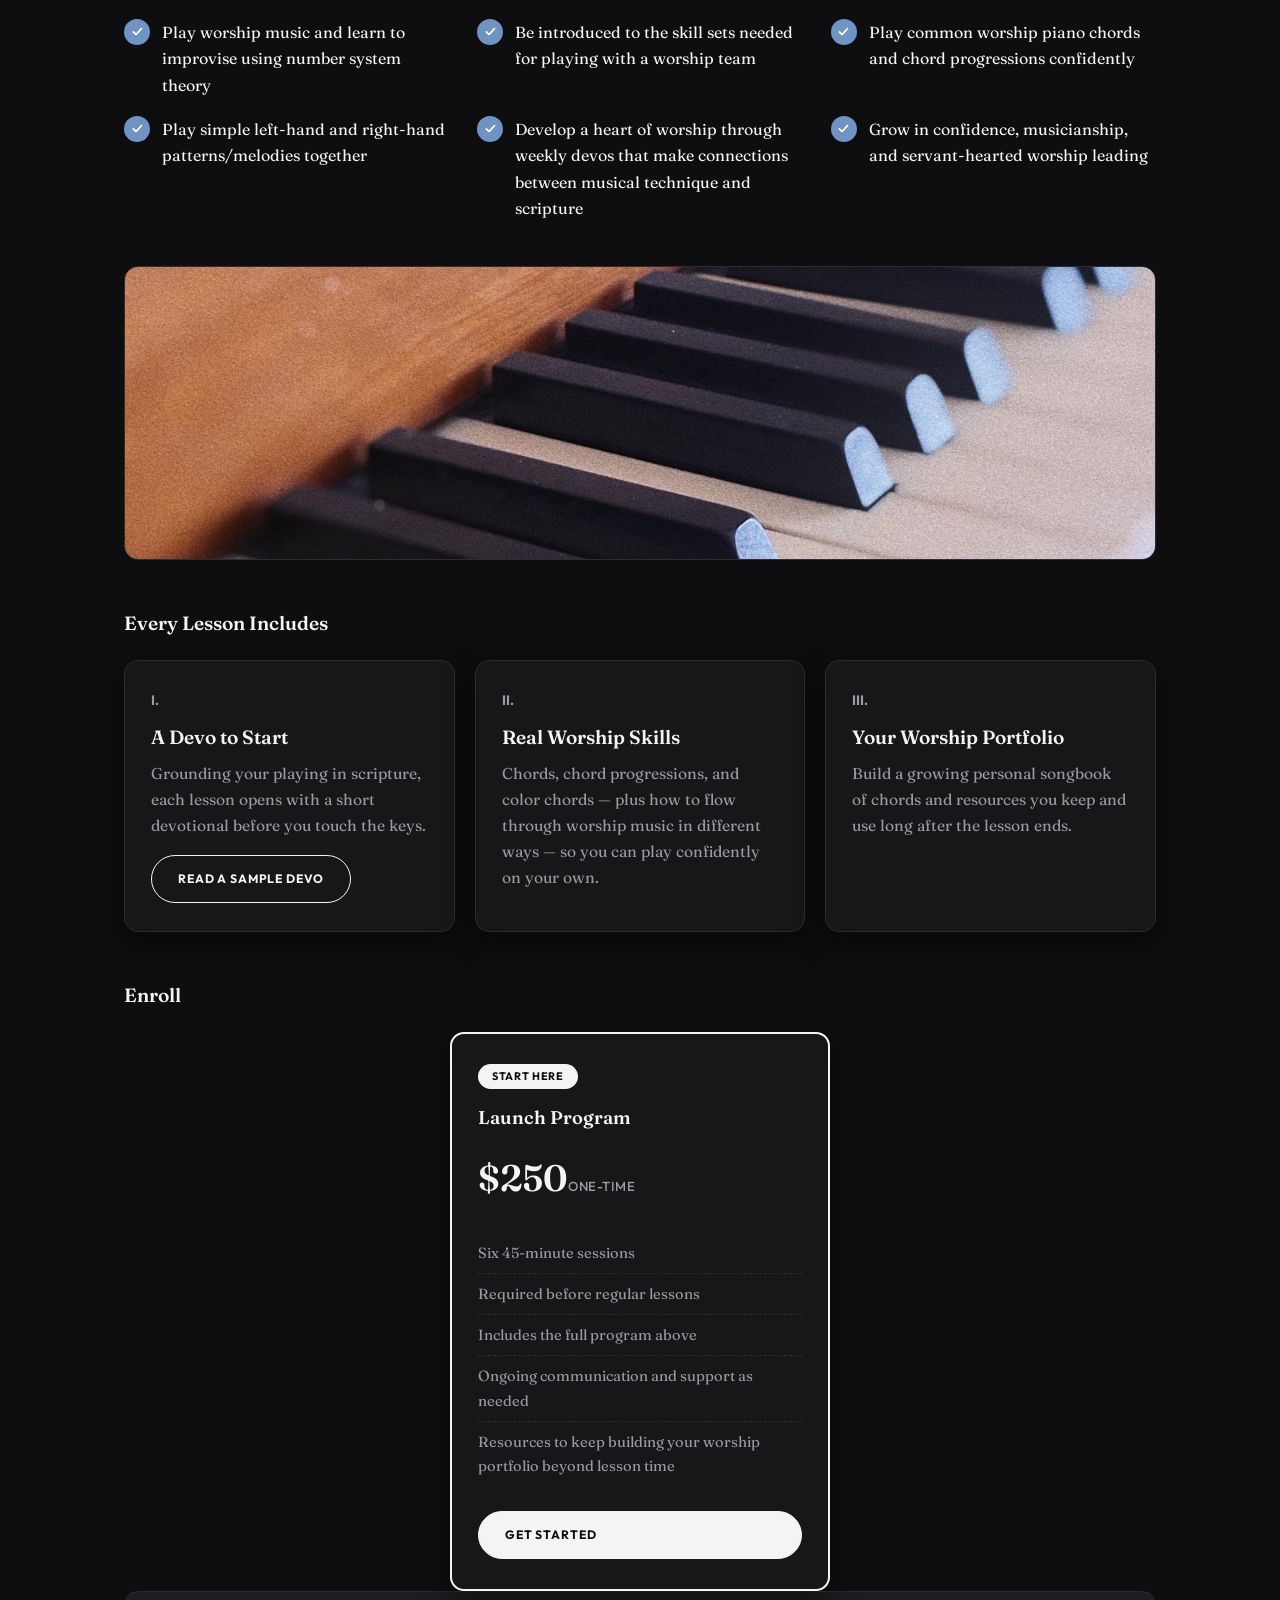
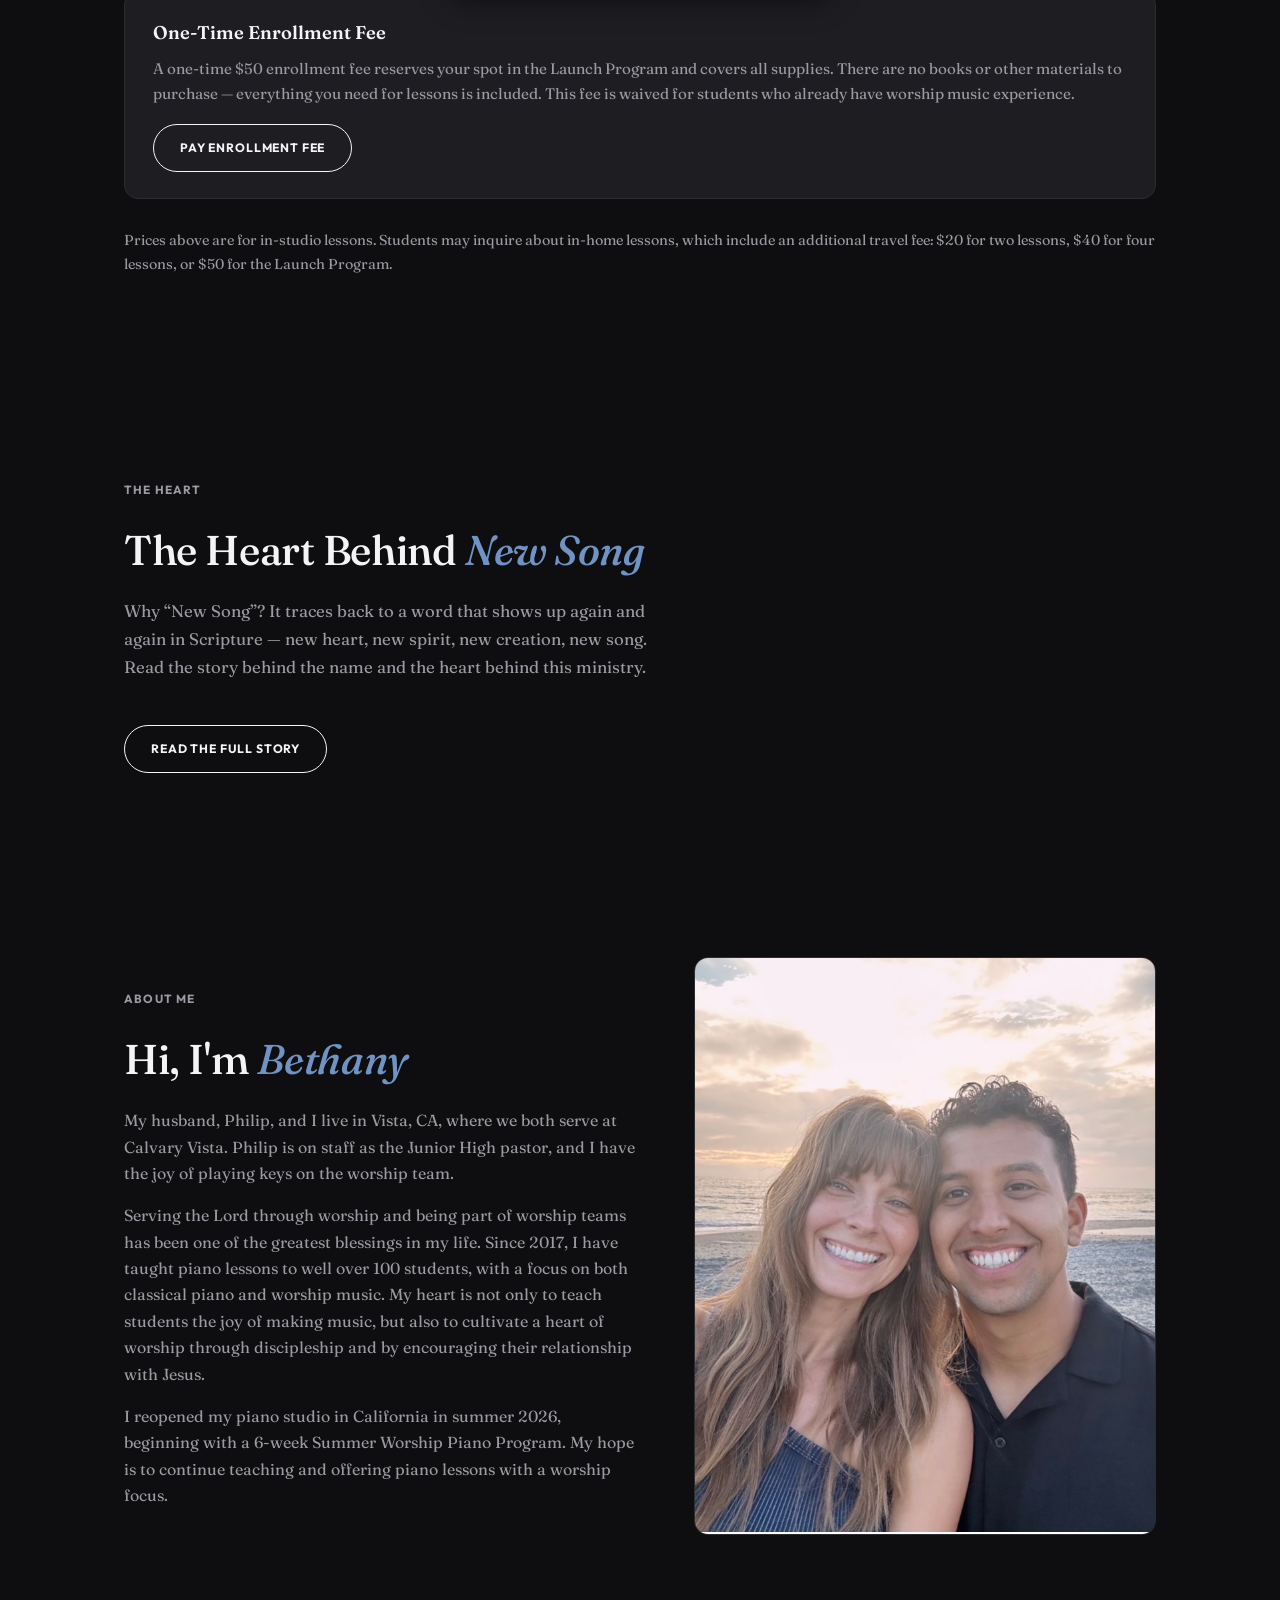
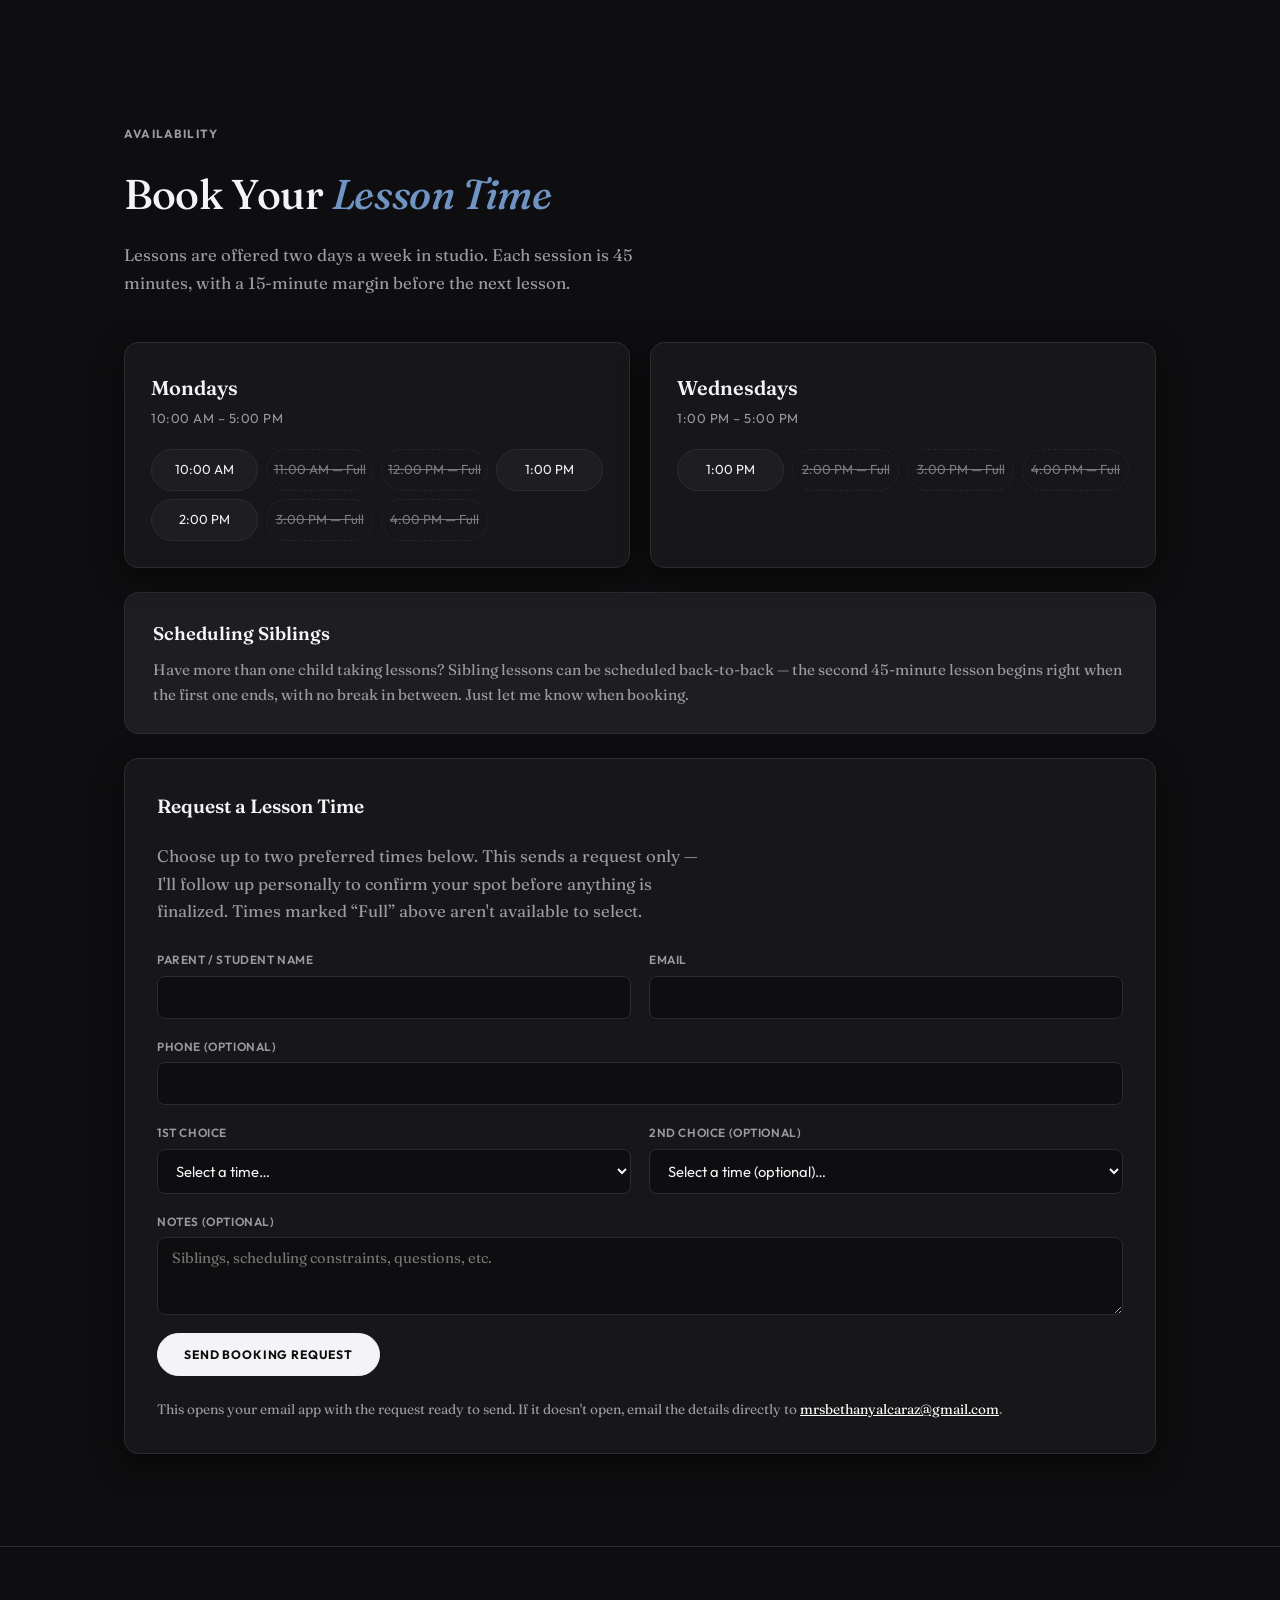
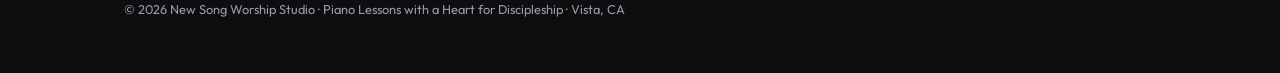
==== commit e3556b50: "Match reference site's typography: italic blue accent in headings - Load Fraunces' italic axis so em" ====
--- a/index.html
+++ b/index.html
@@ -8,7 +8,7 @@
   <link rel="preconnect" href="https://fonts.googleapis.com" />
   <link rel="preconnect" href="https://fonts.gstatic.com" crossorigin />
   <link
-    href="https://fonts.googleapis.com/css2?family=Outfit:wght@400;500;600;700;800&family=Fraunces:opsz,wght@9..144,400;9..144,500;9..144,600;9..144,700&display=swap"
+    href="https://fonts.googleapis.com/css2?family=Outfit:wght@400;500;600;700;800&family=Fraunces:ital,opsz,wght@0,9..144,400;0,9..144,500;0,9..144,600;0,9..144,700;1,9..144,400;1,9..144,500;1,9..144,600&display=swap"
     rel="stylesheet"
   />
   <link rel="stylesheet" href="css/style.css" />
@@ -81,7 +81,7 @@
             onerror="this.style.display='none';"
           />
           <span class="pill">Vista, California</span>
-          <h1>Piano Lessons with a Heart for Discipleship</h1>
+          <h1>Piano Lessons with a Heart for <em>Discipleship</em></h1>
           <p class="lead">
             Learn to play worship music &mdash; building chords and
             technique at the piano while growing in a heart of worship.
@@ -113,7 +113,7 @@
     <section id="launch" class="reveal">
       <div class="container">
         <div class="eyebrow">Start Here</div>
-        <h2>The Launch Program</h2>
+        <h2>The <em>Launch</em> Program</h2>
         <p class="program-tagline">Worship Foundations</p>
 
         <h3 class="section-subhead">What You'll Learn</h3>
@@ -207,7 +207,7 @@
     <section id="heart" class="reveal">
       <div class="container">
         <div class="eyebrow">The Heart</div>
-        <h2>The Heart Behind New Song</h2>
+        <h2>The Heart Behind <em>New Song</em></h2>
         <p class="section-lead">
           Why &ldquo;New Song&rdquo;? It traces back to a word that shows
           up again and again in Scripture &mdash; new heart, new spirit,
@@ -222,7 +222,7 @@
       <div class="container about-layout">
         <div class="about-text">
           <div class="eyebrow">About Me</div>
-          <h2>Hi, I'm Bethany</h2>
+          <h2>Hi, I'm <em>Bethany</em></h2>
           <p>
             My husband, Philip, and I live in Vista, CA, where we both serve
             at Calvary Vista. Philip is on staff as the Junior High pastor,
@@ -258,7 +258,7 @@
     <section id="schedule" class="reveal">
       <div class="container">
         <div class="eyebrow">Availability</div>
-        <h2>Book Your Lesson Time</h2>
+        <h2>Book Your <em>Lesson Time</em></h2>
         <p class="section-lead">
           Lessons are offered two days a week in studio. Each session is 45
           minutes, with a 15-minute margin before the next lesson.
--- a/css/style.css
+++ b/css/style.css
@@ -345,6 +345,13 @@
   margin: 0 0 14px;
 }
 
+.hero h1 em,
+section h2 em,
+.devo-page h1 em {
+  font-style: italic;
+  color: var(--logo-accent);
+}
+
 p.program-tagline {
   font-family: var(--sans);
   font-weight: 700;
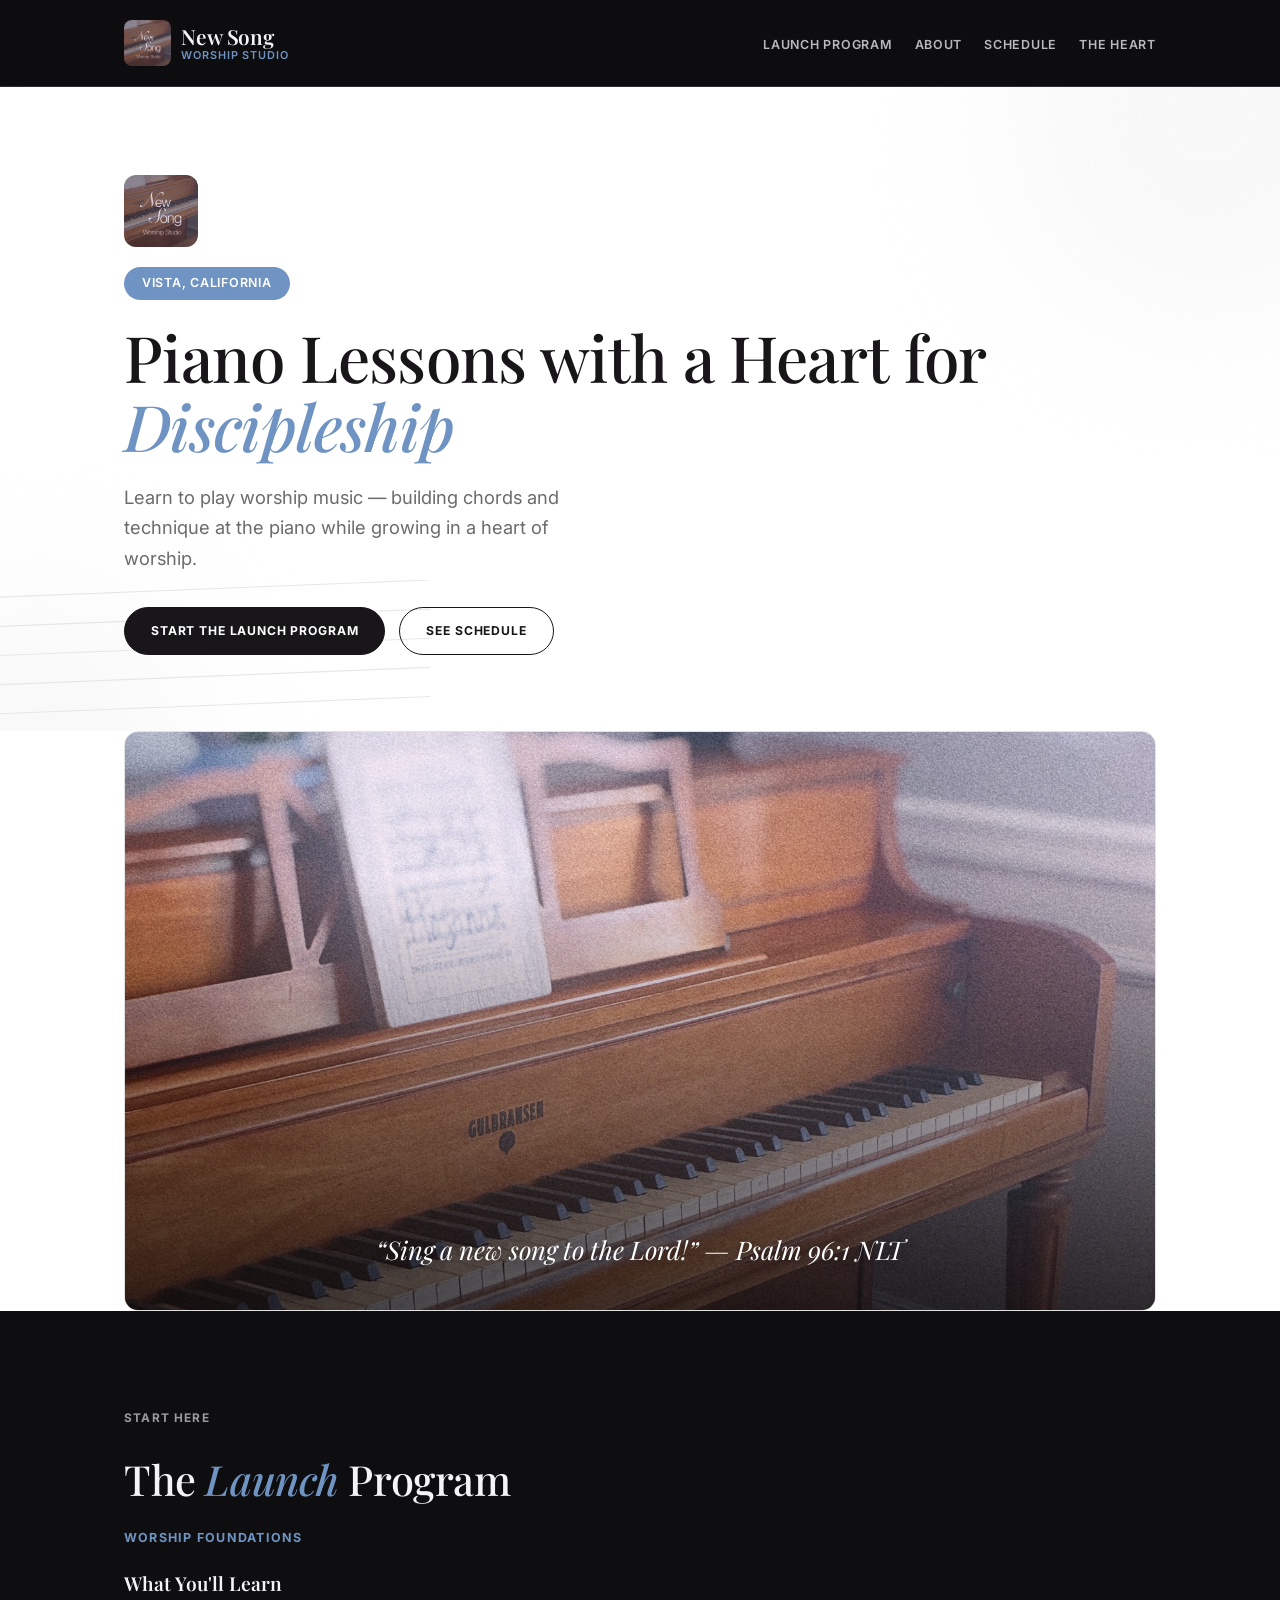
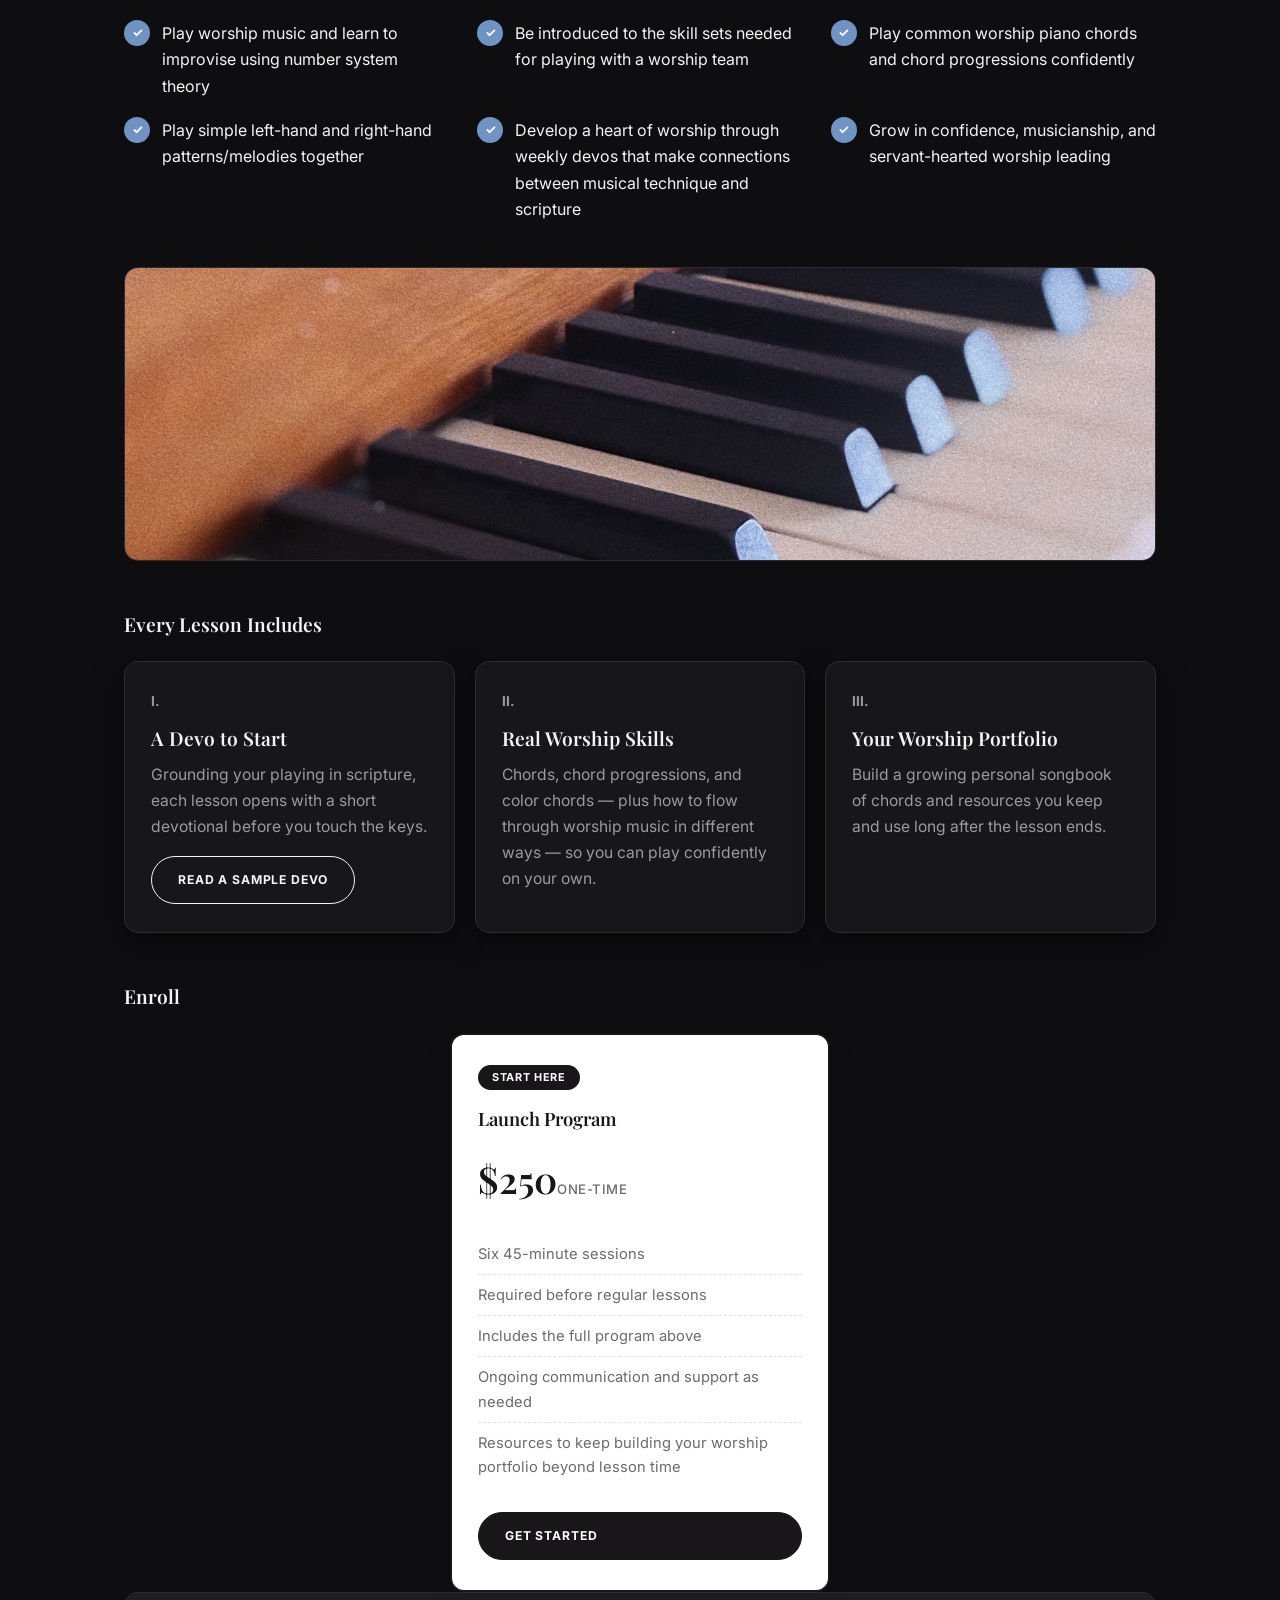
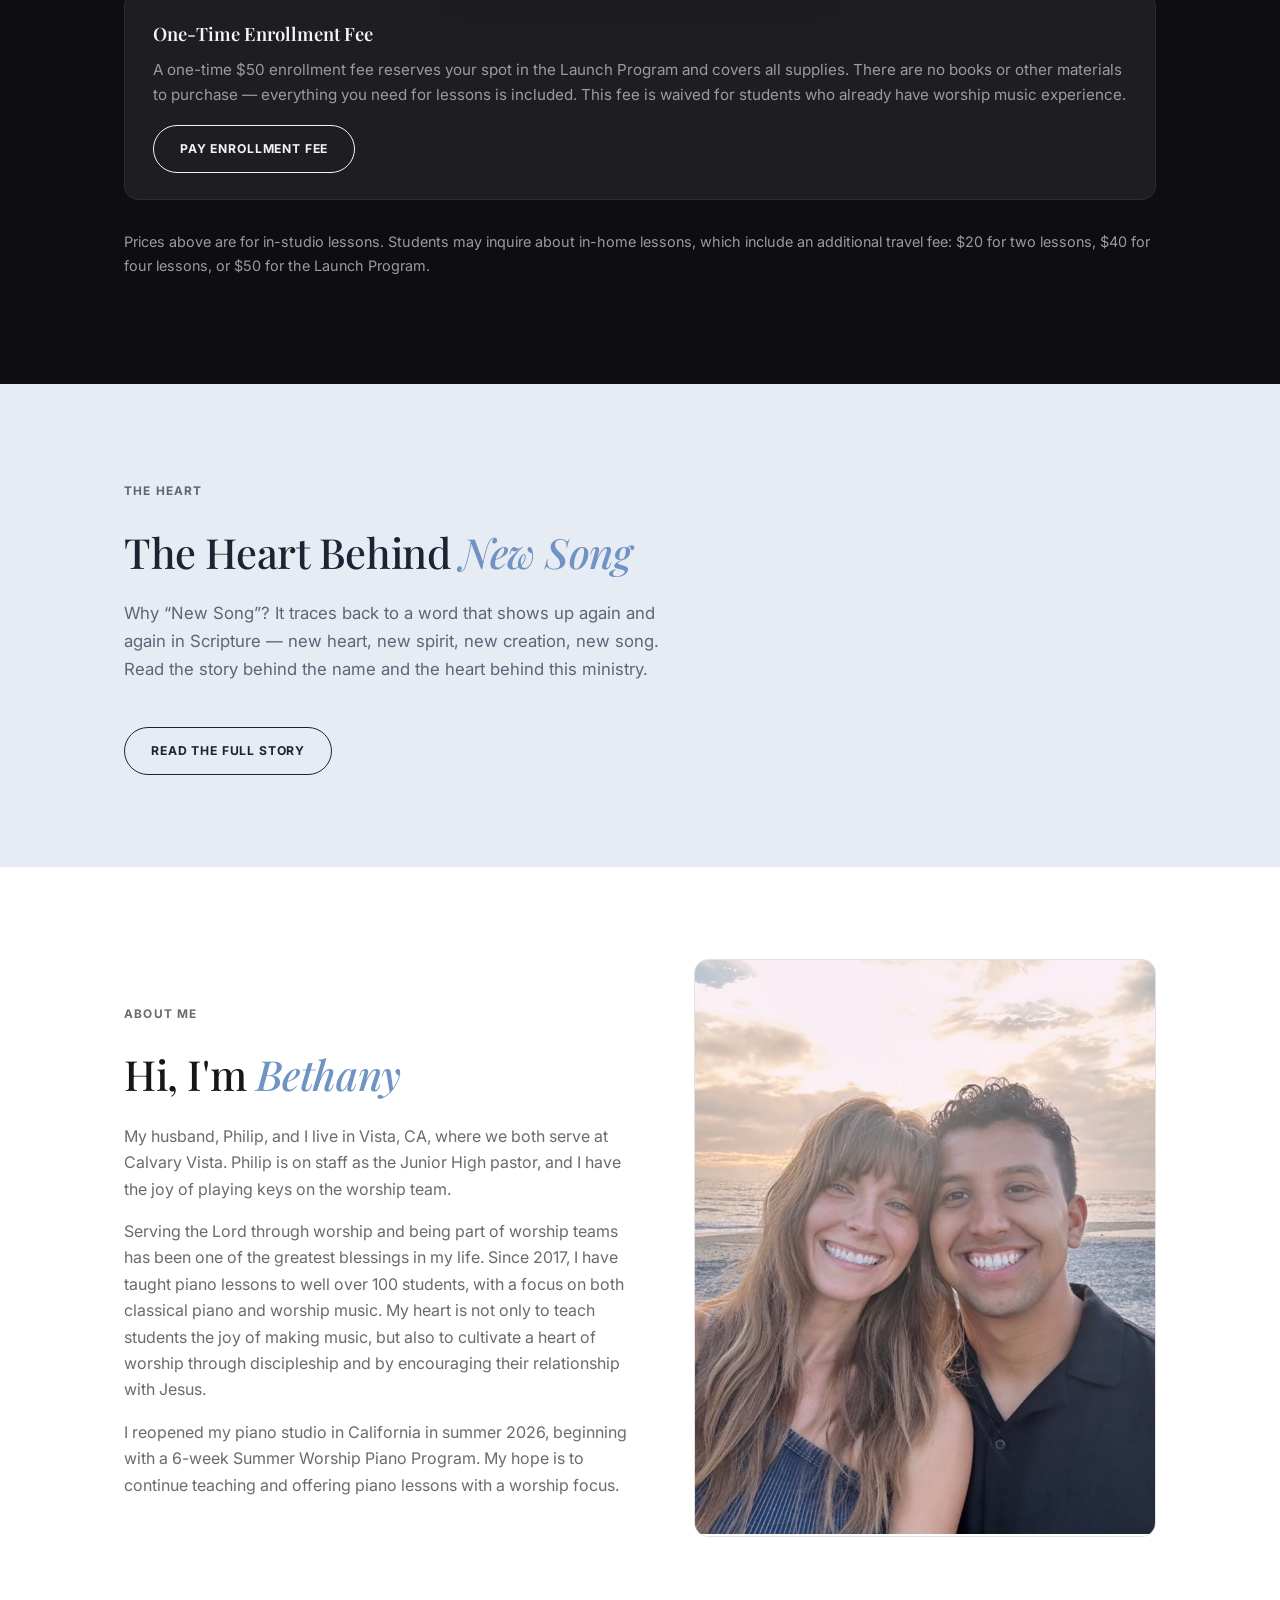
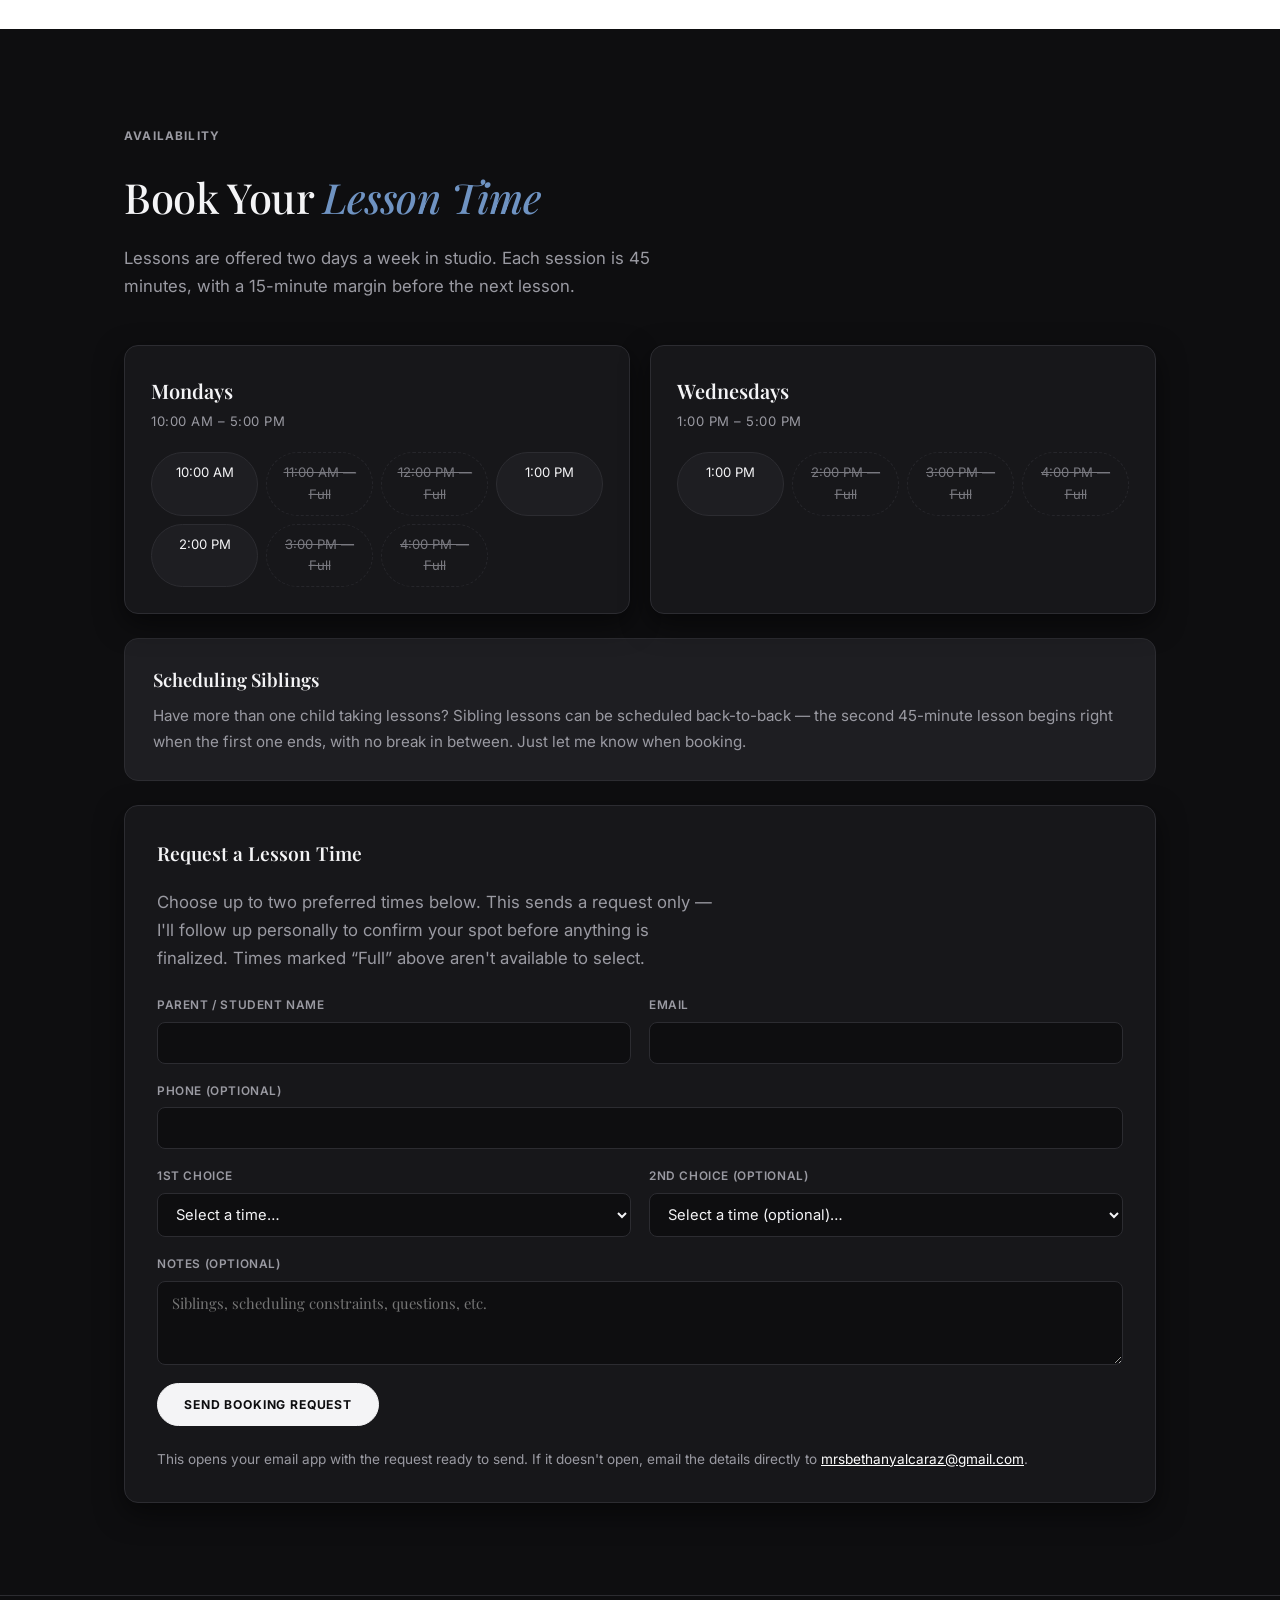
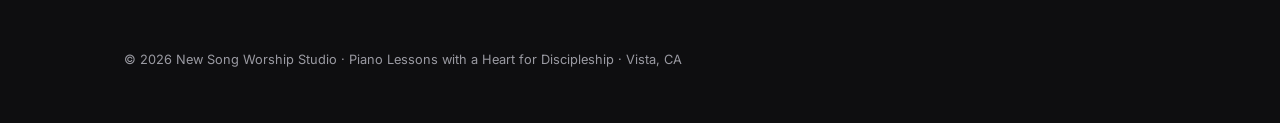
==== commit 6507e321: "Switch to mixed light/dark/tint section backgrounds and new fonts - Replace Fraunces/Outfit with Pla" ====
--- a/index.html
+++ b/index.html
@@ -8,7 +8,7 @@
   <link rel="preconnect" href="https://fonts.googleapis.com" />
   <link rel="preconnect" href="https://fonts.gstatic.com" crossorigin />
   <link
-    href="https://fonts.googleapis.com/css2?family=Outfit:wght@400;500;600;700;800&family=Fraunces:ital,opsz,wght@0,9..144,400;0,9..144,500;0,9..144,600;0,9..144,700;1,9..144,400;1,9..144,500;1,9..144,600&display=swap"
+    href="https://fonts.googleapis.com/css2?family=Inter:wght@400;500;600;700;800&family=Playfair+Display:ital,wght@0,400;0,500;0,600;0,700;0,800;0,900;1,400;1,500;1,600;1,700;1,800;1,900&display=swap"
     rel="stylesheet"
   />
   <link rel="stylesheet" href="css/style.css" />
@@ -58,7 +58,7 @@
   </header>
 
   <main>
-    <section class="hero" style="border-top: none;">
+    <section class="hero theme-light" style="border-top: none;">
       <div class="hero-decor" aria-hidden="true">
         <div class="blob blob-1"></div>
         <div class="blob blob-2"></div>
@@ -94,7 +94,7 @@
       </div>
     </section>
 
-    <section class="reveal welcome-block">
+    <section class="reveal welcome-block theme-light">
       <div class="container">
         <div class="photo-block welcome-banner">
           <img
@@ -110,7 +110,7 @@
       </div>
     </section>
 
-    <section id="launch" class="reveal">
+    <section id="launch" class="reveal theme-dark">
       <div class="container">
         <div class="eyebrow">Start Here</div>
         <h2>The <em>Launch</em> Program</h2>
@@ -157,7 +157,7 @@
 
         <h3 class="section-subhead section-subhead-spaced">Enroll</h3>
         <div class="pricing-grid pricing-grid-single">
-          <div class="price-card featured">
+          <div class="price-card featured theme-light">
             <span class="badge">Start Here</span>
             <h3>Launch Program</h3>
             <div class="price">$250<span>one-time</span></div>
@@ -204,7 +204,7 @@
       </div>
     </section>
 
-    <section id="heart" class="reveal">
+    <section id="heart" class="reveal theme-tint">
       <div class="container">
         <div class="eyebrow">The Heart</div>
         <h2>The Heart Behind <em>New Song</em></h2>
@@ -218,7 +218,7 @@
       </div>
     </section>
 
-    <section id="about" class="reveal">
+    <section id="about" class="reveal theme-light">
       <div class="container about-layout">
         <div class="about-text">
           <div class="eyebrow">About Me</div>
@@ -255,7 +255,7 @@
       </div>
     </section>
 
-    <section id="schedule" class="reveal">
+    <section id="schedule" class="reveal theme-dark">
       <div class="container">
         <div class="eyebrow">Availability</div>
         <h2>Book Your <em>Lesson Time</em></h2>
--- a/css/style.css
+++ b/css/style.css
@@ -10,9 +10,54 @@
   --border: #2c2c31;
   --radius: 14px;
   --shadow: 0 10px 28px rgba(0, 0, 0, 0.5);
-  --serif: "Fraunces", "Iowan Old Style", Georgia, "Times New Roman", serif;
-  --sans: "Outfit", -apple-system, BlinkMacSystemFont, "Segoe UI", Roboto, Helvetica, Arial, sans-serif;
+  --serif: "Playfair Display", "Iowan Old Style", Georgia, "Times New Roman", serif;
+  --sans: "Inter", -apple-system, BlinkMacSystemFont, "Segoe UI", Roboto, Helvetica, Arial, sans-serif;
   --logo-accent: #6f93c2;
+}
+
+.theme-light {
+  --bg: #ffffff;
+  --surface: #ffffff;
+  --surface-alt: #f4f4f4;
+  --text: #19161a;
+  --text-muted: #6b6b6b;
+  --accent: #19161a;
+  --accent-strong: #000000;
+  --accent-soft: #f4f4f4;
+  --border: #e2e2e2;
+  --shadow: 0 10px 28px rgba(0, 0, 0, 0.08);
+  background: var(--bg);
+  color: var(--text);
+}
+
+.theme-dark {
+  --bg: #0e0e10;
+  --surface: #17171a;
+  --surface-alt: #1e1e22;
+  --text: #f4f4f6;
+  --text-muted: #9a9aa2;
+  --accent: #f4f4f6;
+  --accent-strong: #ffffff;
+  --accent-soft: #1e1e22;
+  --border: #2c2c31;
+  --shadow: 0 10px 28px rgba(0, 0, 0, 0.5);
+  background: var(--bg);
+  color: var(--text);
+}
+
+.theme-tint {
+  --bg: #e7ebf3;
+  --surface: #ffffff;
+  --surface-alt: #dbe2f0;
+  --text: #1c2433;
+  --text-muted: #5b6678;
+  --accent: #1c2433;
+  --accent-strong: #141a26;
+  --accent-soft: #dbe2f0;
+  --border: #c7d1e3;
+  --shadow: 0 10px 28px rgba(28, 36, 51, 0.1);
+  background: var(--bg);
+  color: var(--text);
 }
 
 * {
@@ -25,7 +70,7 @@
 
 body {
   margin: 0;
-  font-family: var(--serif);
+  font-family: var(--sans);
   background: var(--bg);
   color: var(--text);
   line-height: 1.65;
@@ -44,6 +89,10 @@
 /* Header */
 
 header.site-header {
+  --bg: #0e0e10;
+  --text: #f4f4f6;
+  --text-muted: #9a9aa2;
+  --border: #2c2c31;
   background: rgba(14, 14, 16, 0.85);
   backdrop-filter: blur(8px);
   border-bottom: 1px solid var(--border);
@@ -335,6 +384,8 @@
 
 section {
   padding: 92px 0;
+  background: var(--bg);
+  color: var(--text);
 }
 
 section h2 {
@@ -948,6 +999,10 @@
 /* Footer */
 
 footer.site-footer {
+  --bg: #0e0e10;
+  --text-muted: #9a9aa2;
+  --border: #2c2c31;
+  background: var(--bg);
   padding: 40px 24px;
   color: var(--text-muted);
   font-family: var(--sans);
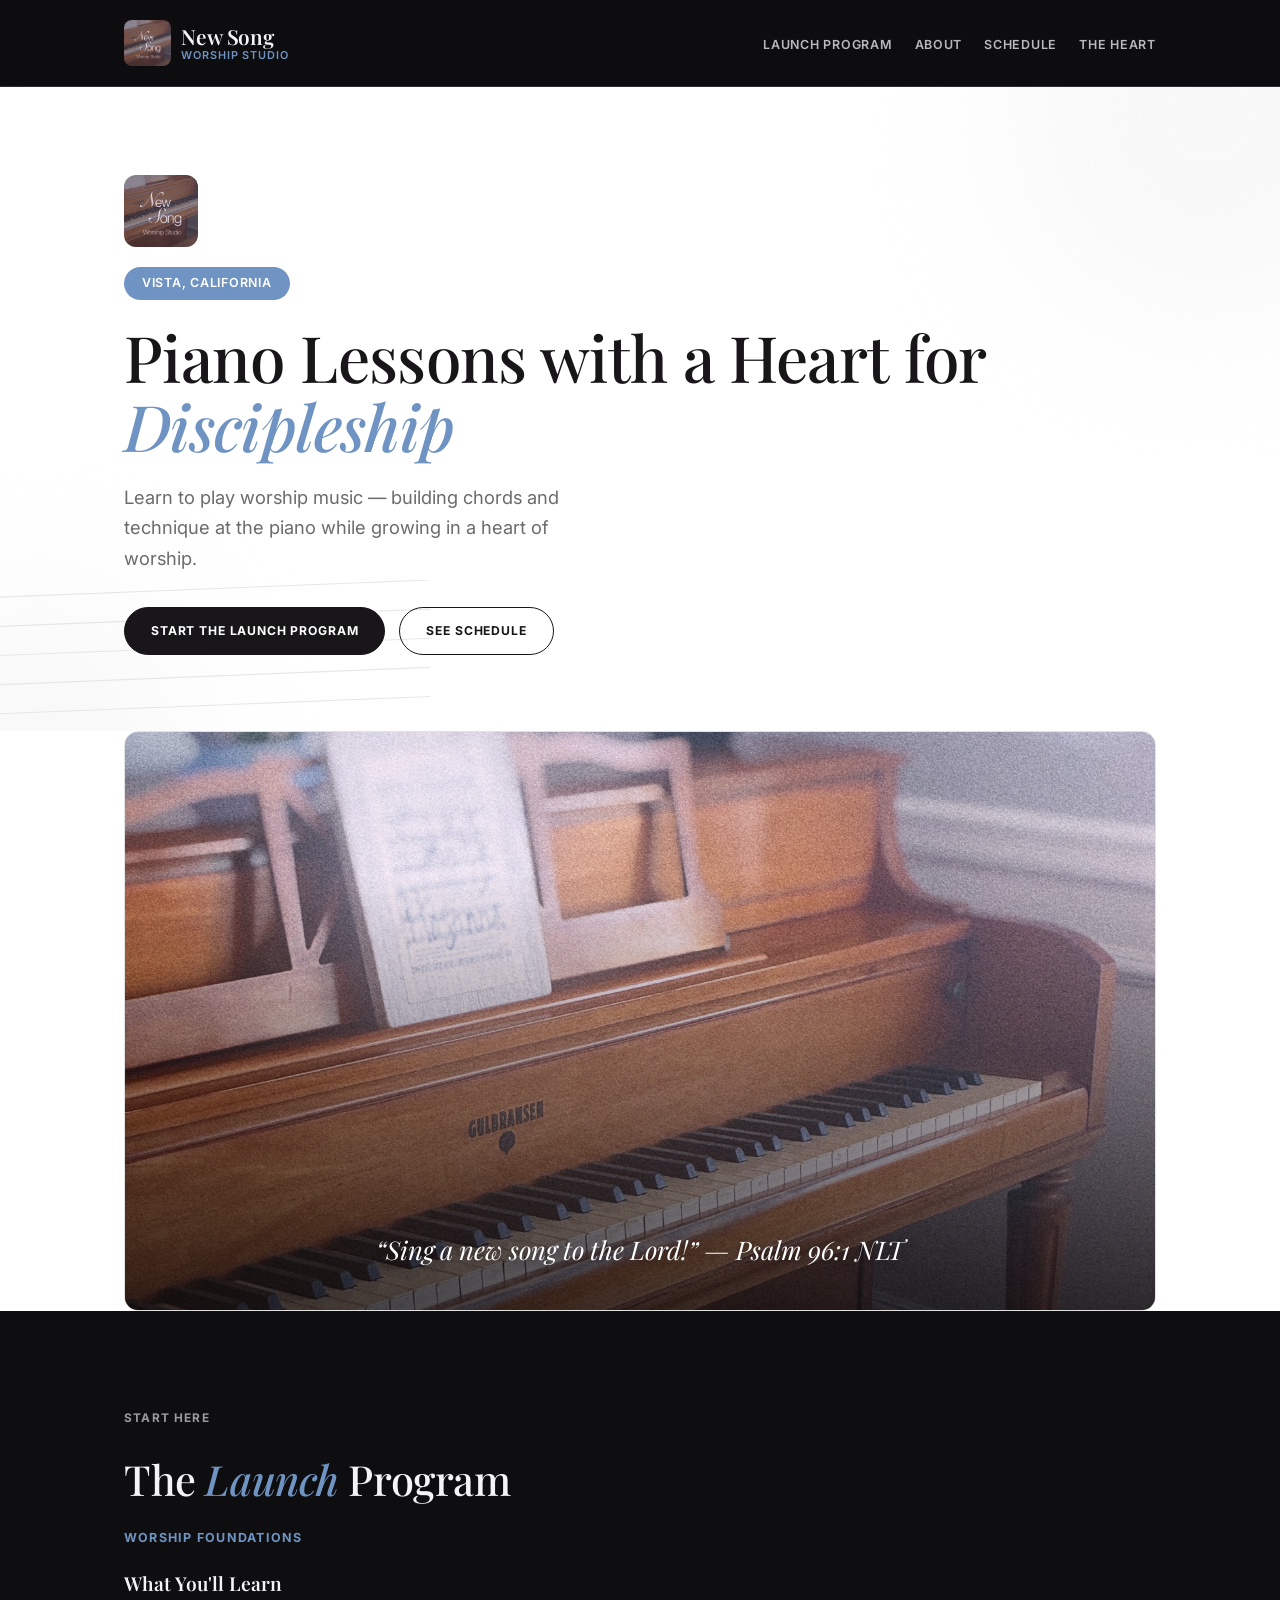
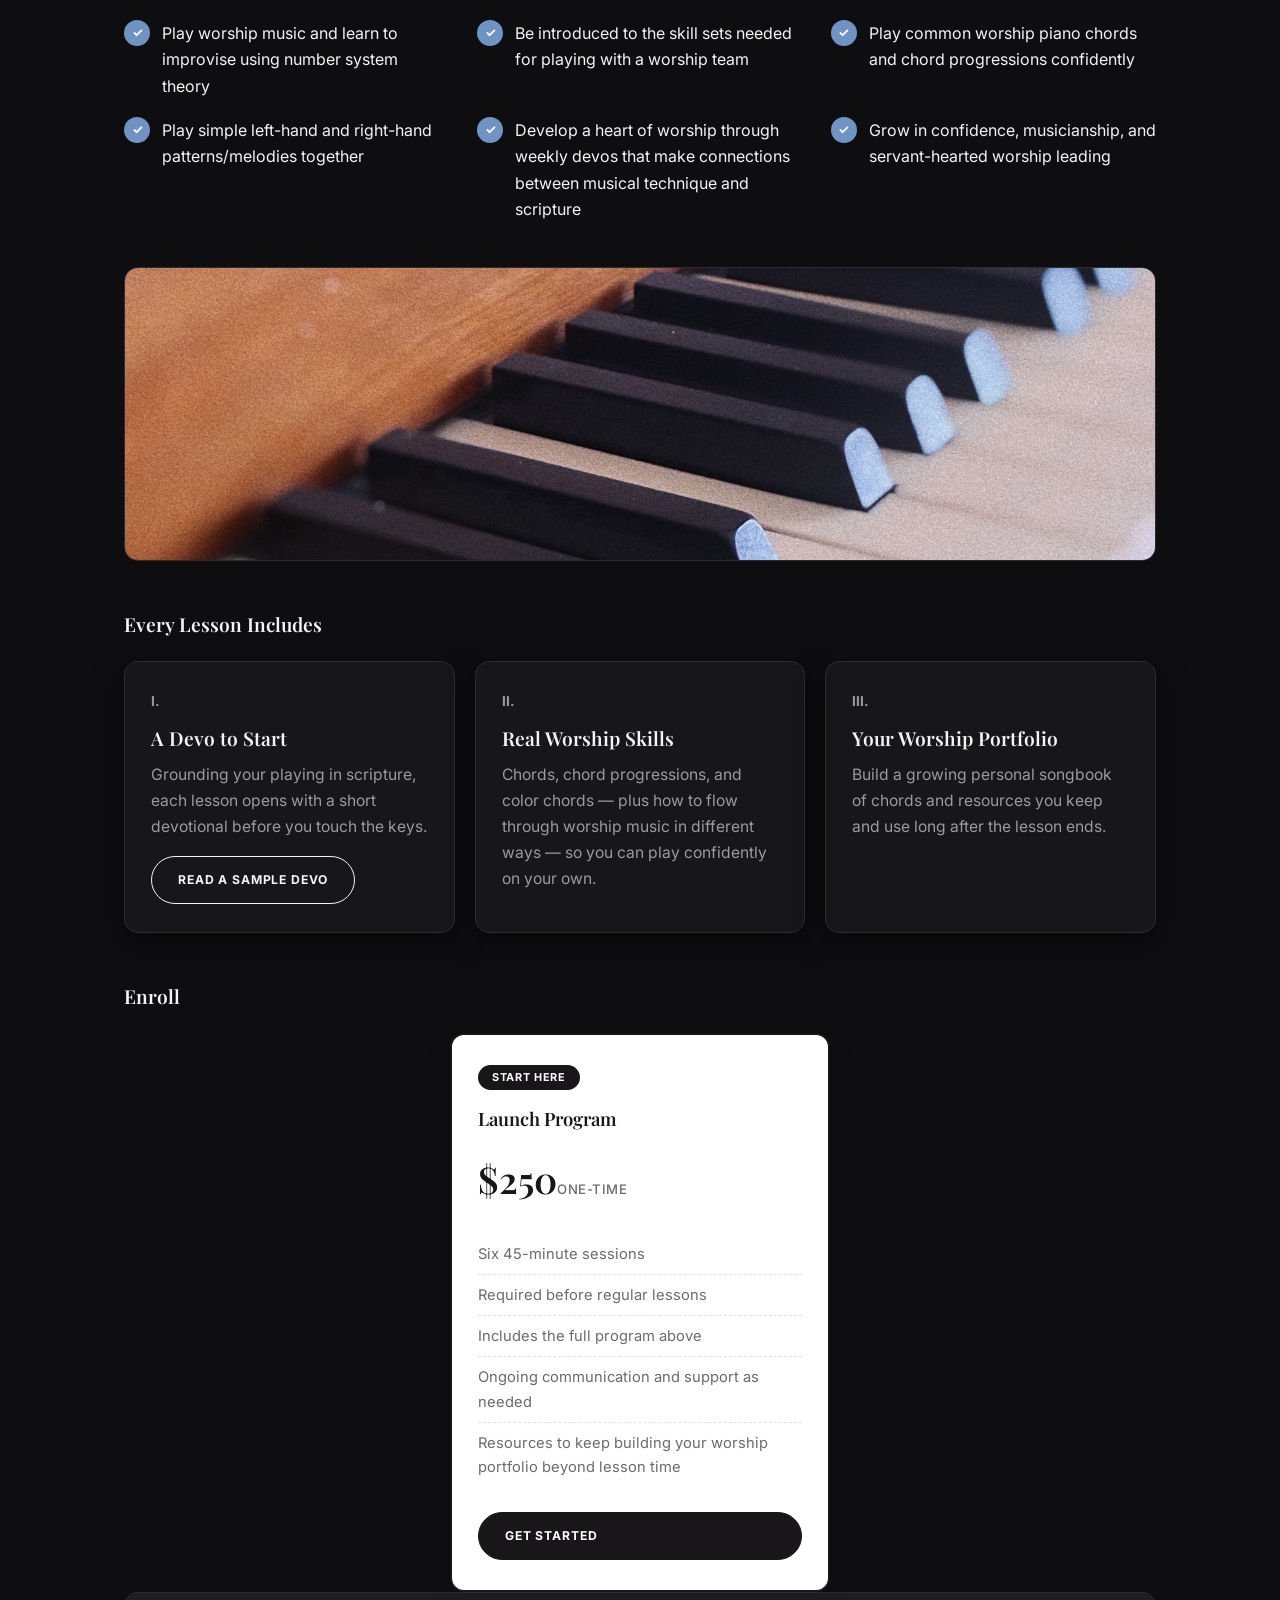
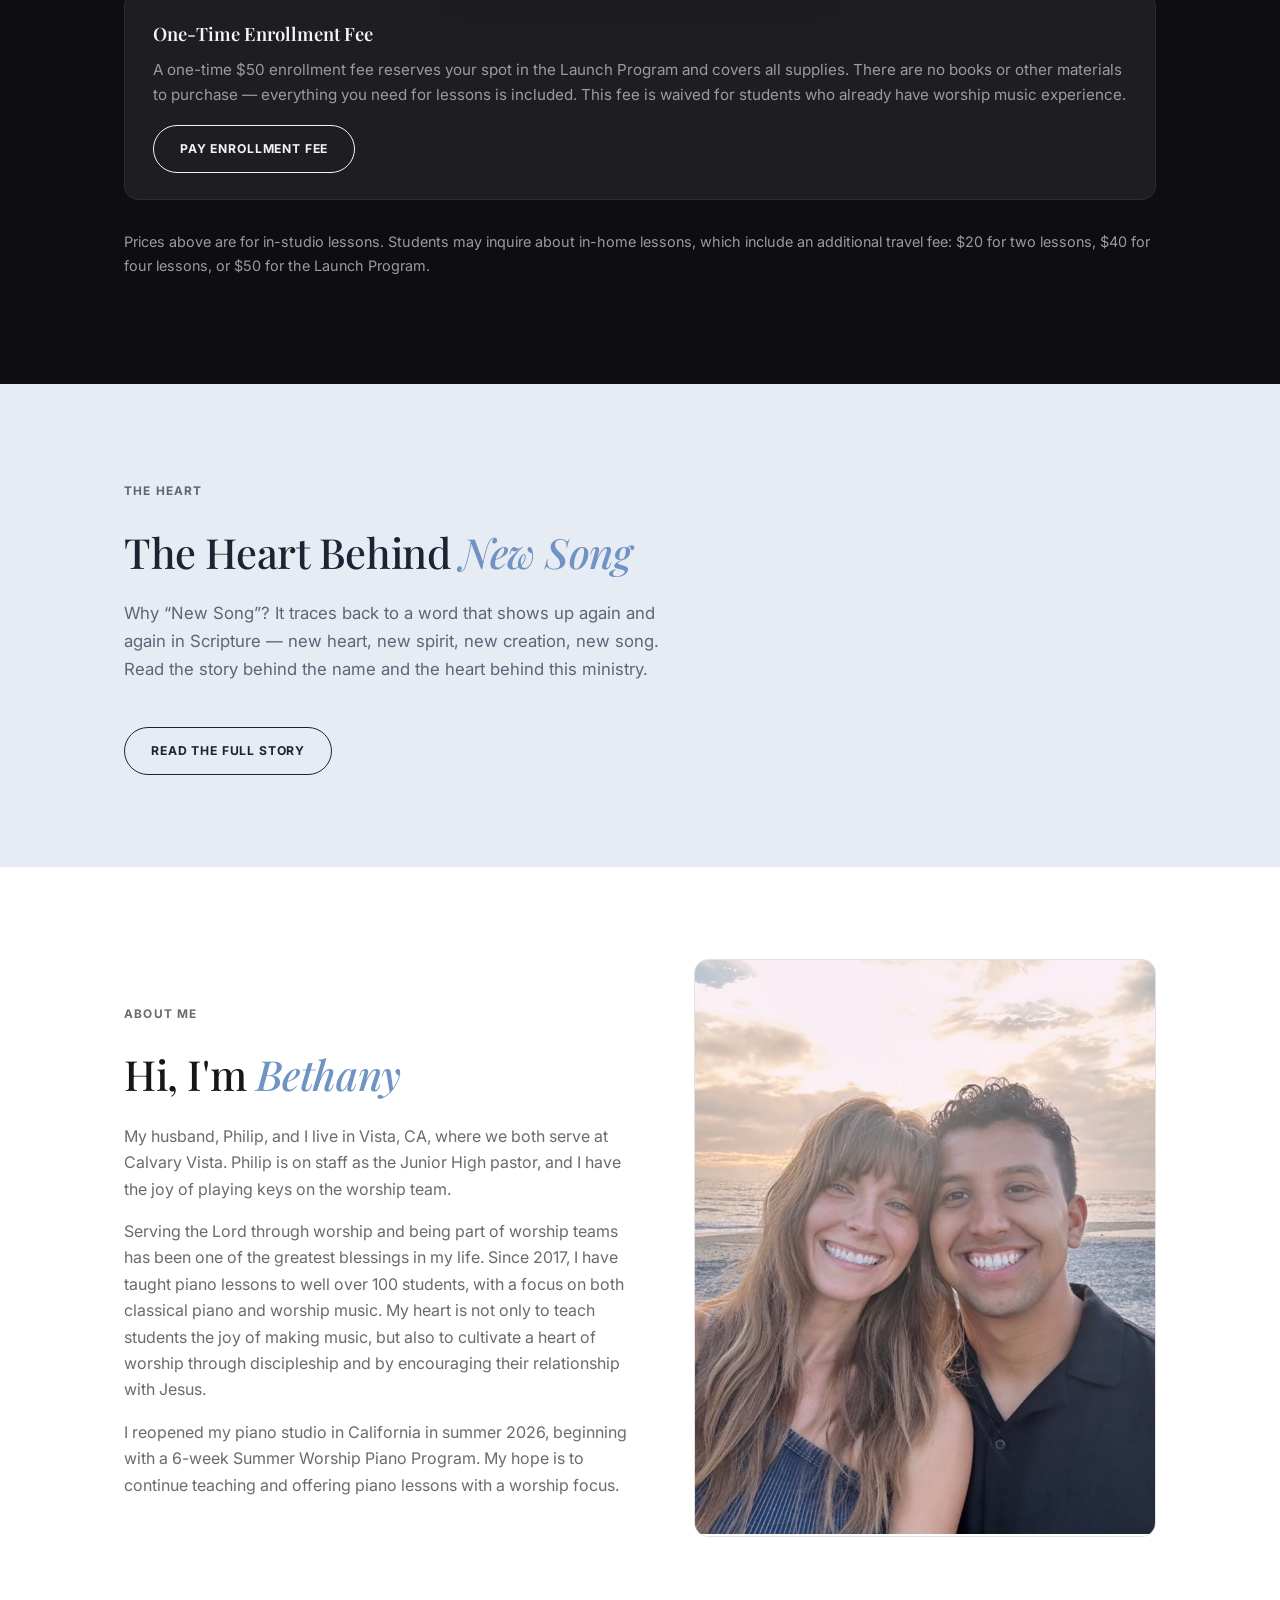
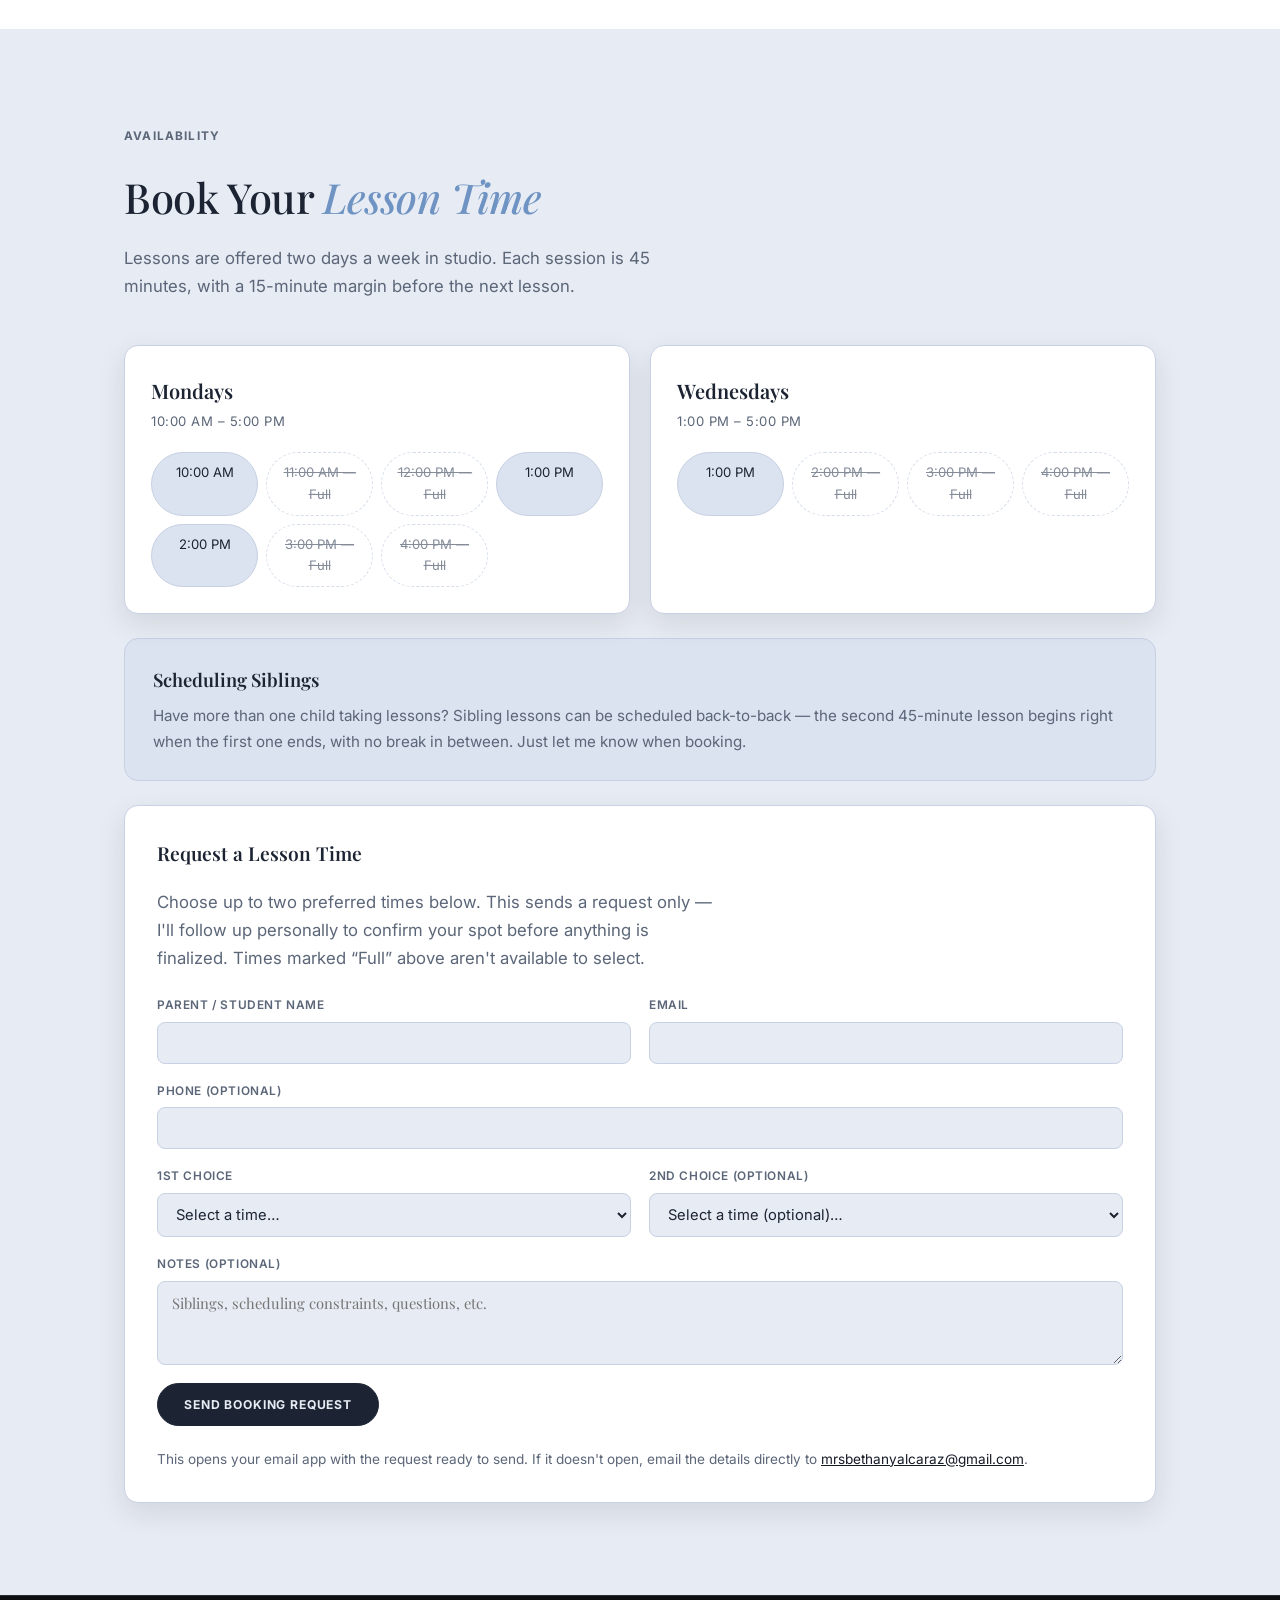
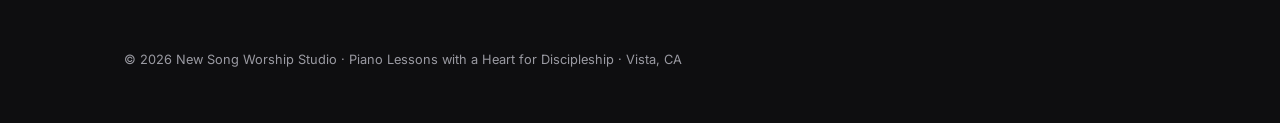
==== commit 83df45c8: "Switch Schedule section to the light-blue tint theme Too much black in the section rhythm — change t" ====
--- a/index.html
+++ b/index.html
@@ -255,7 +255,7 @@
       </div>
     </section>
 
-    <section id="schedule" class="reveal theme-dark">
+    <section id="schedule" class="reveal theme-tint">
       <div class="container">
         <div class="eyebrow">Availability</div>
         <h2>Book Your <em>Lesson Time</em></h2>
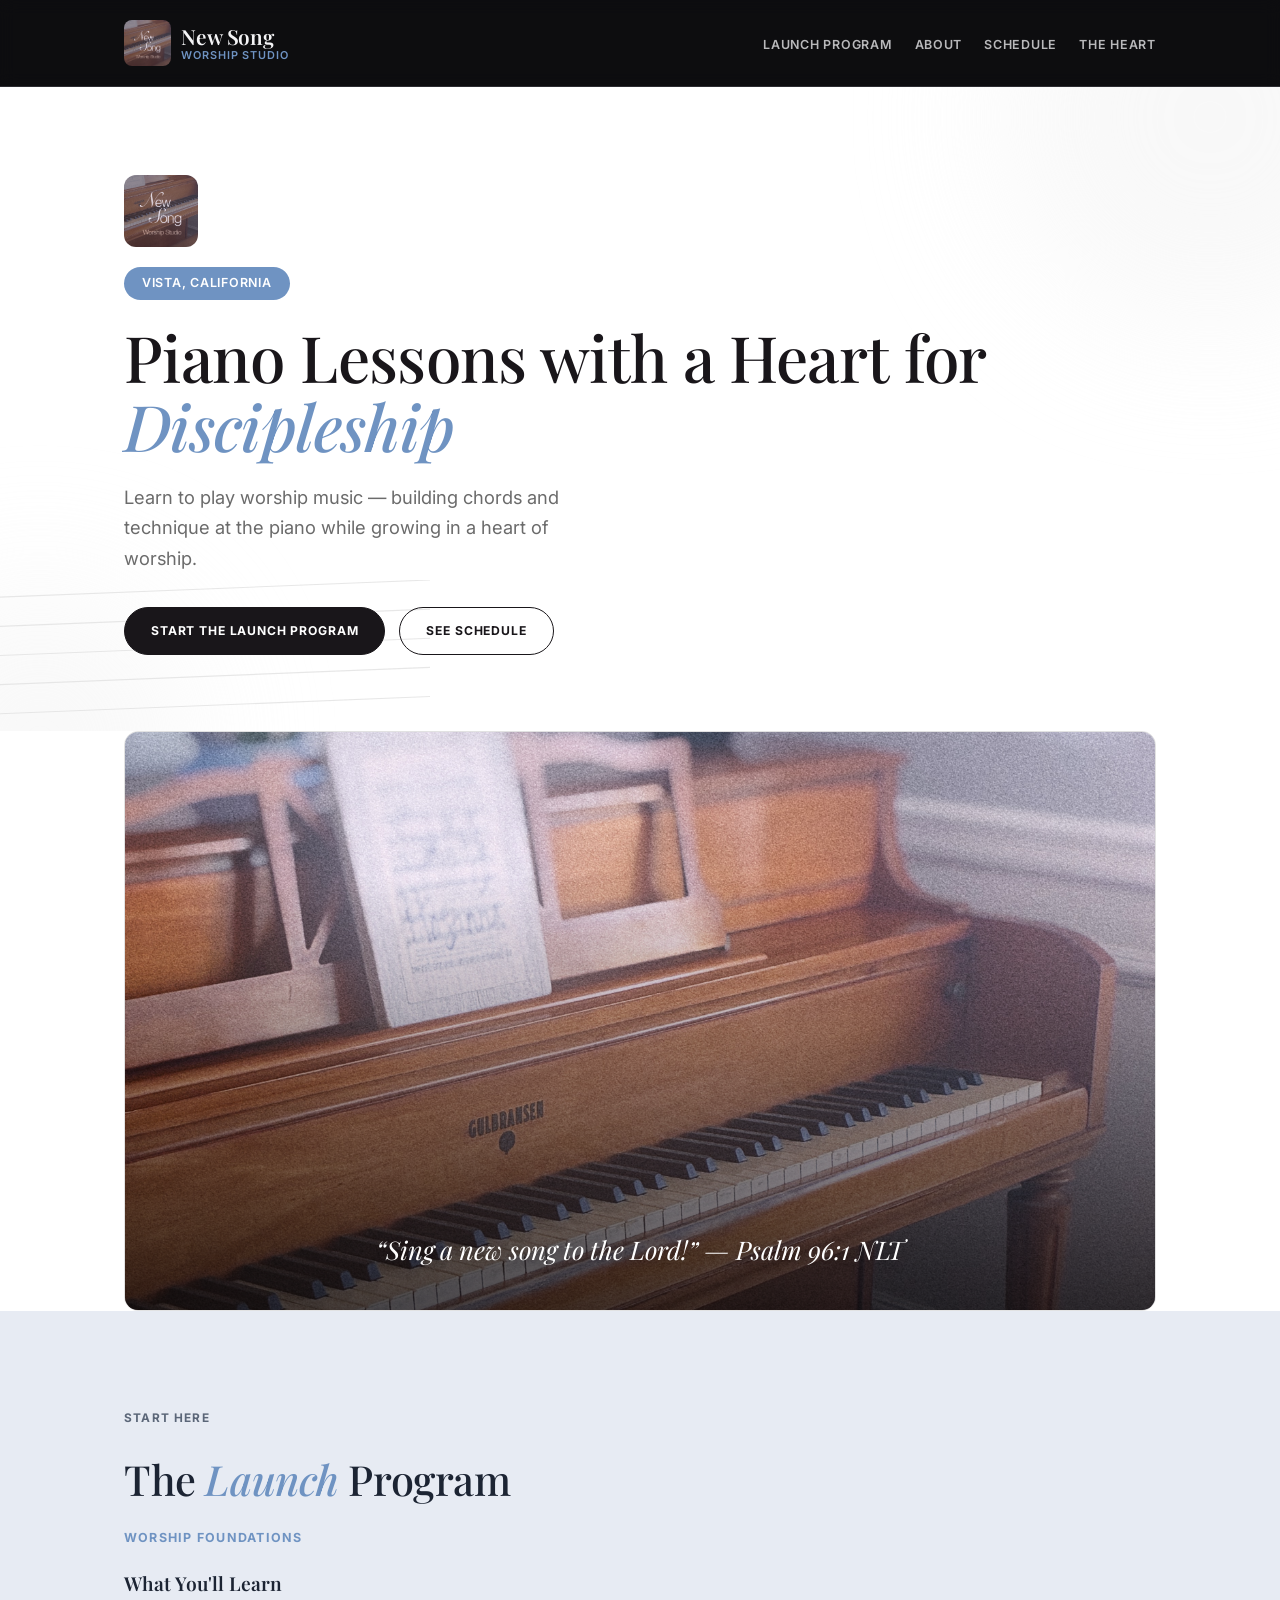
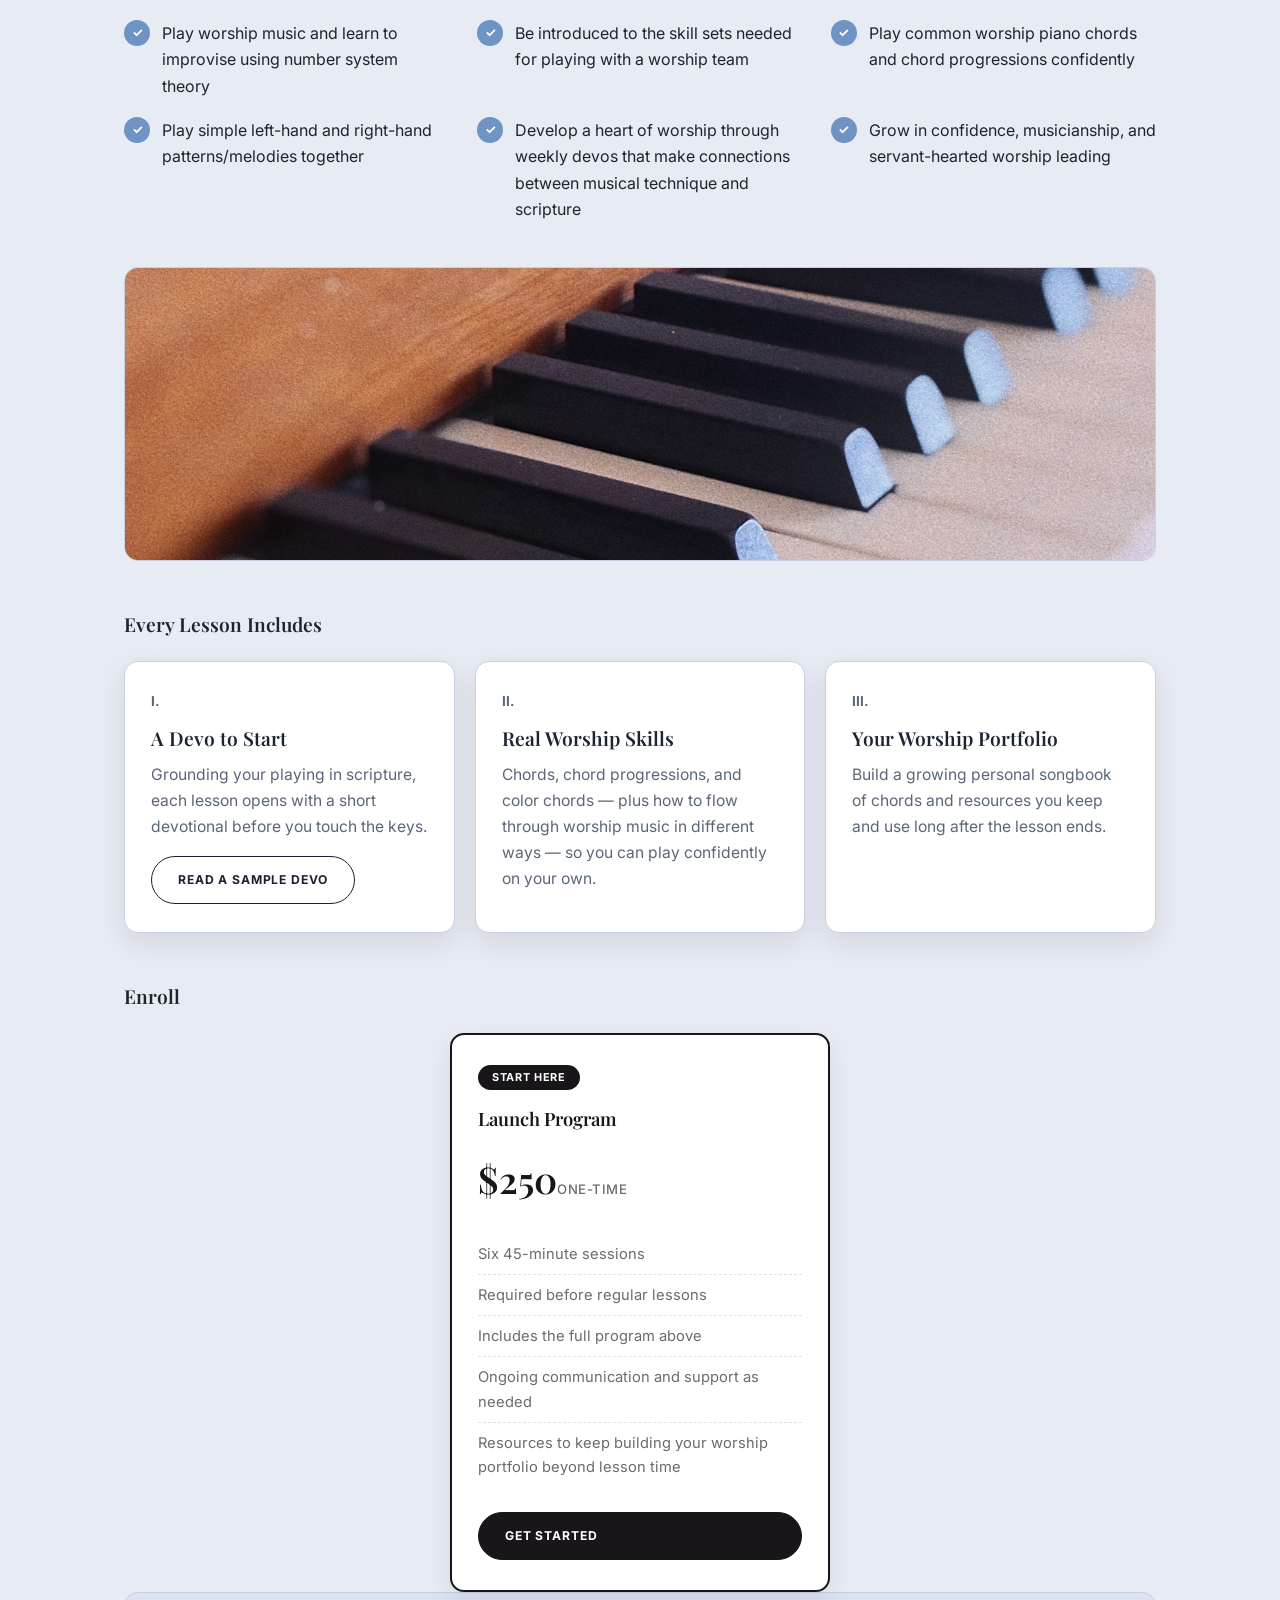
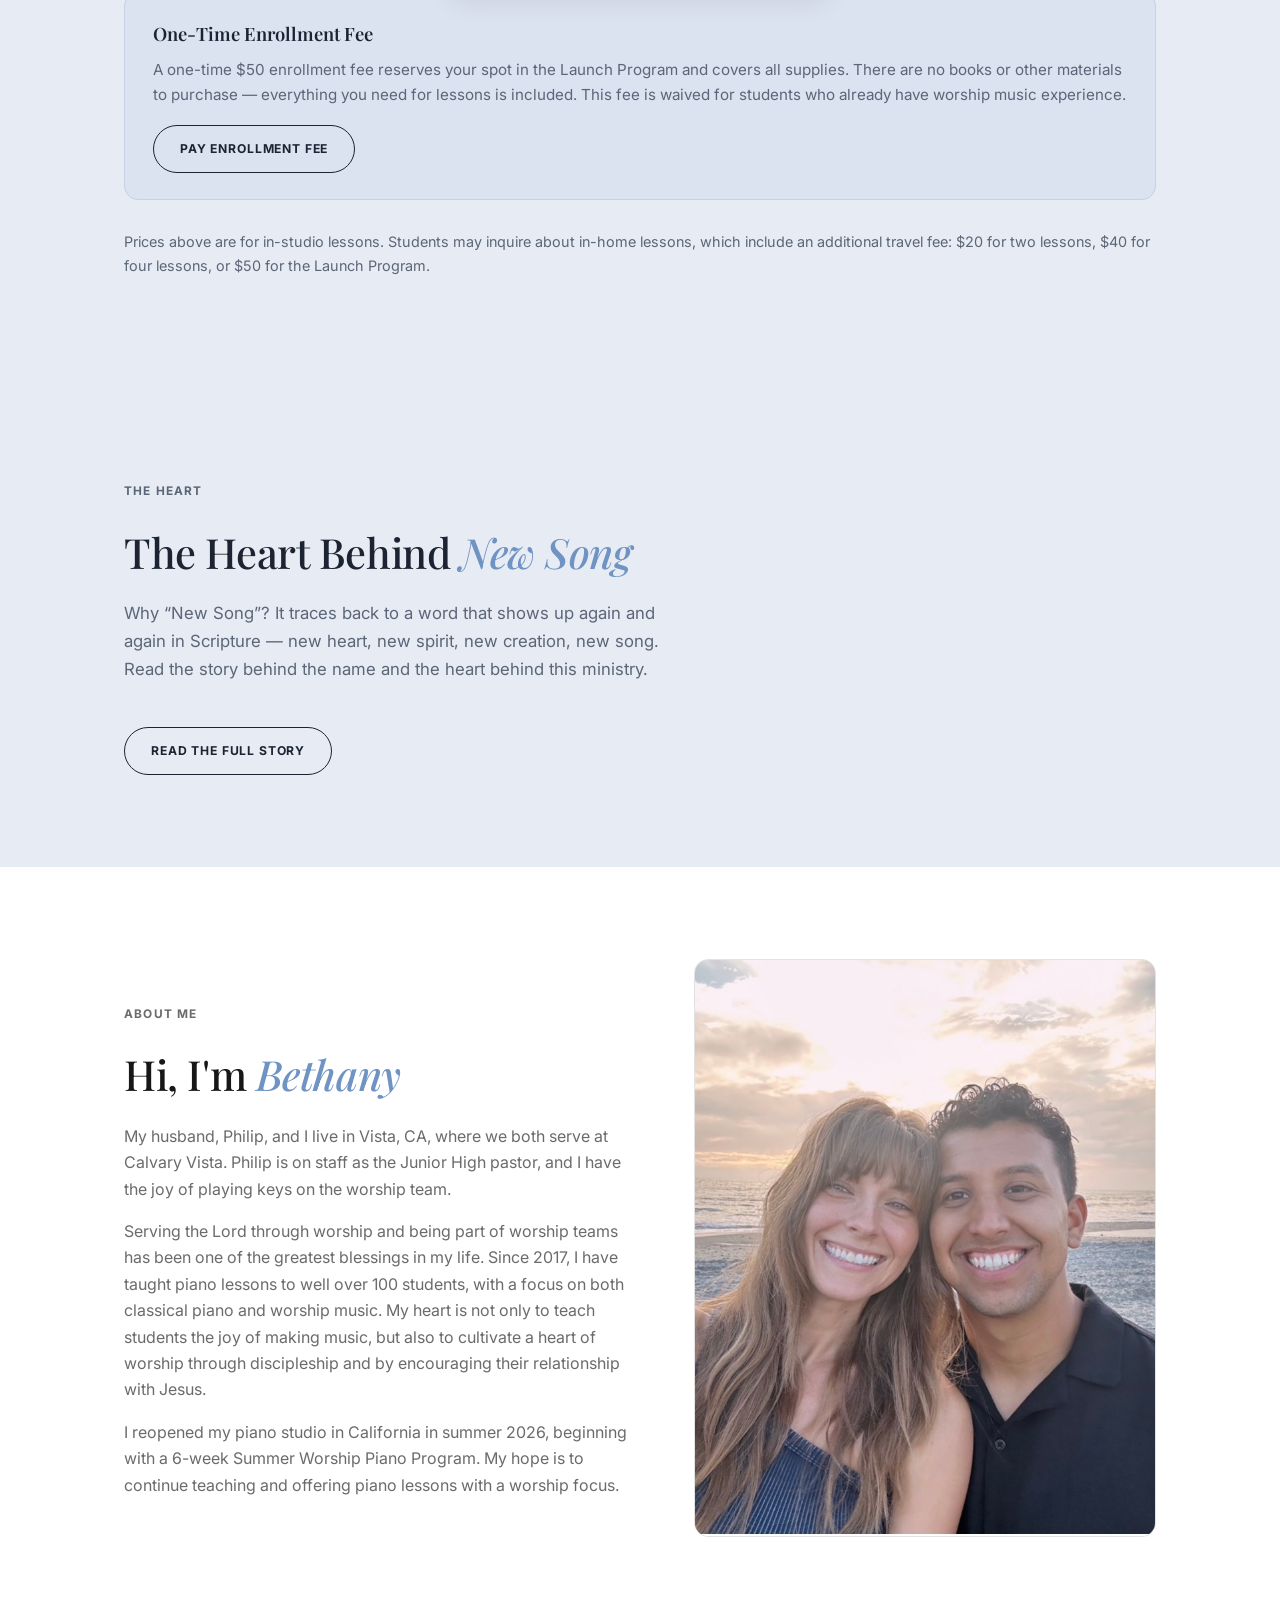
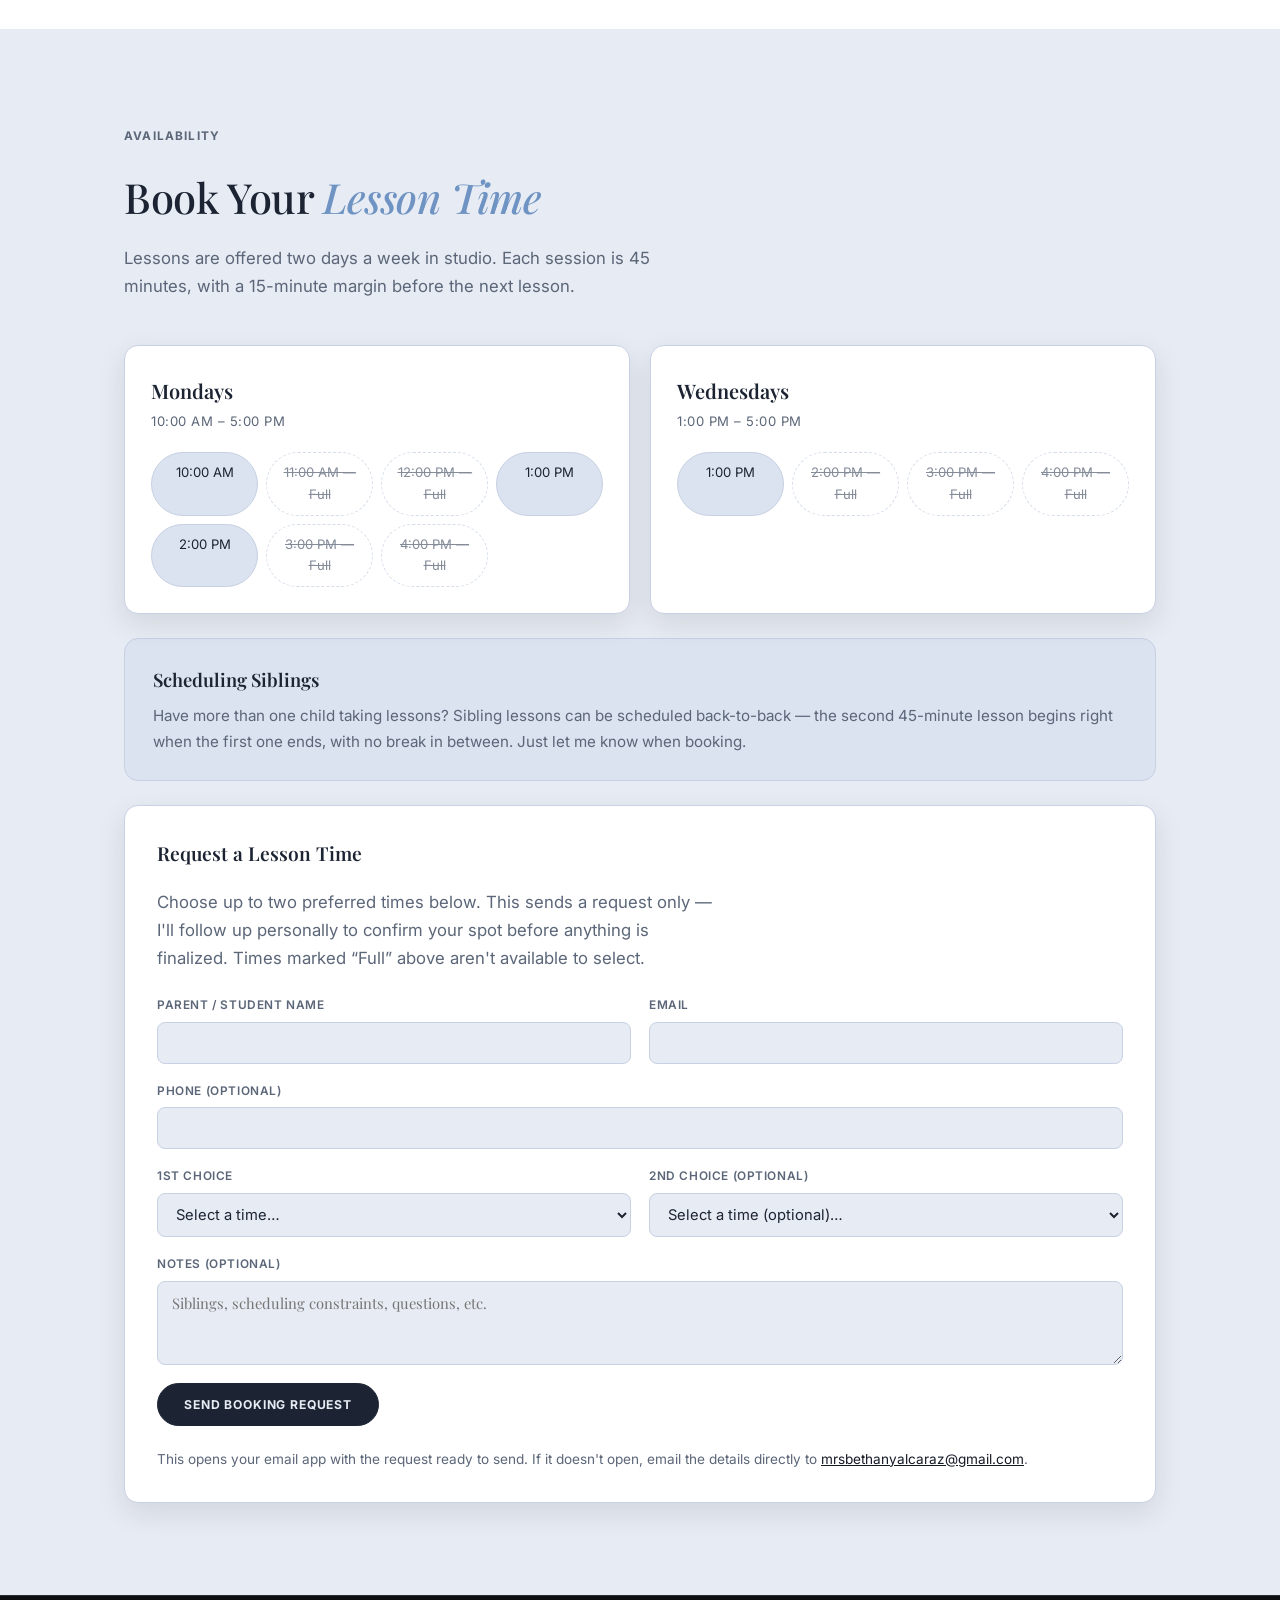
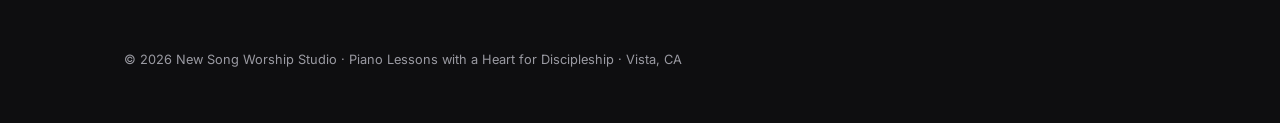
==== commit 11ae7f80: "Switch Launch Program section to the light-blue tint theme too Matches the Schedule section change —" ====
--- a/index.html
+++ b/index.html
@@ -110,7 +110,7 @@
       </div>
     </section>
 
-    <section id="launch" class="reveal theme-dark">
+    <section id="launch" class="reveal theme-tint">
       <div class="container">
         <div class="eyebrow">Start Here</div>
         <h2>The <em>Launch</em> Program</h2>
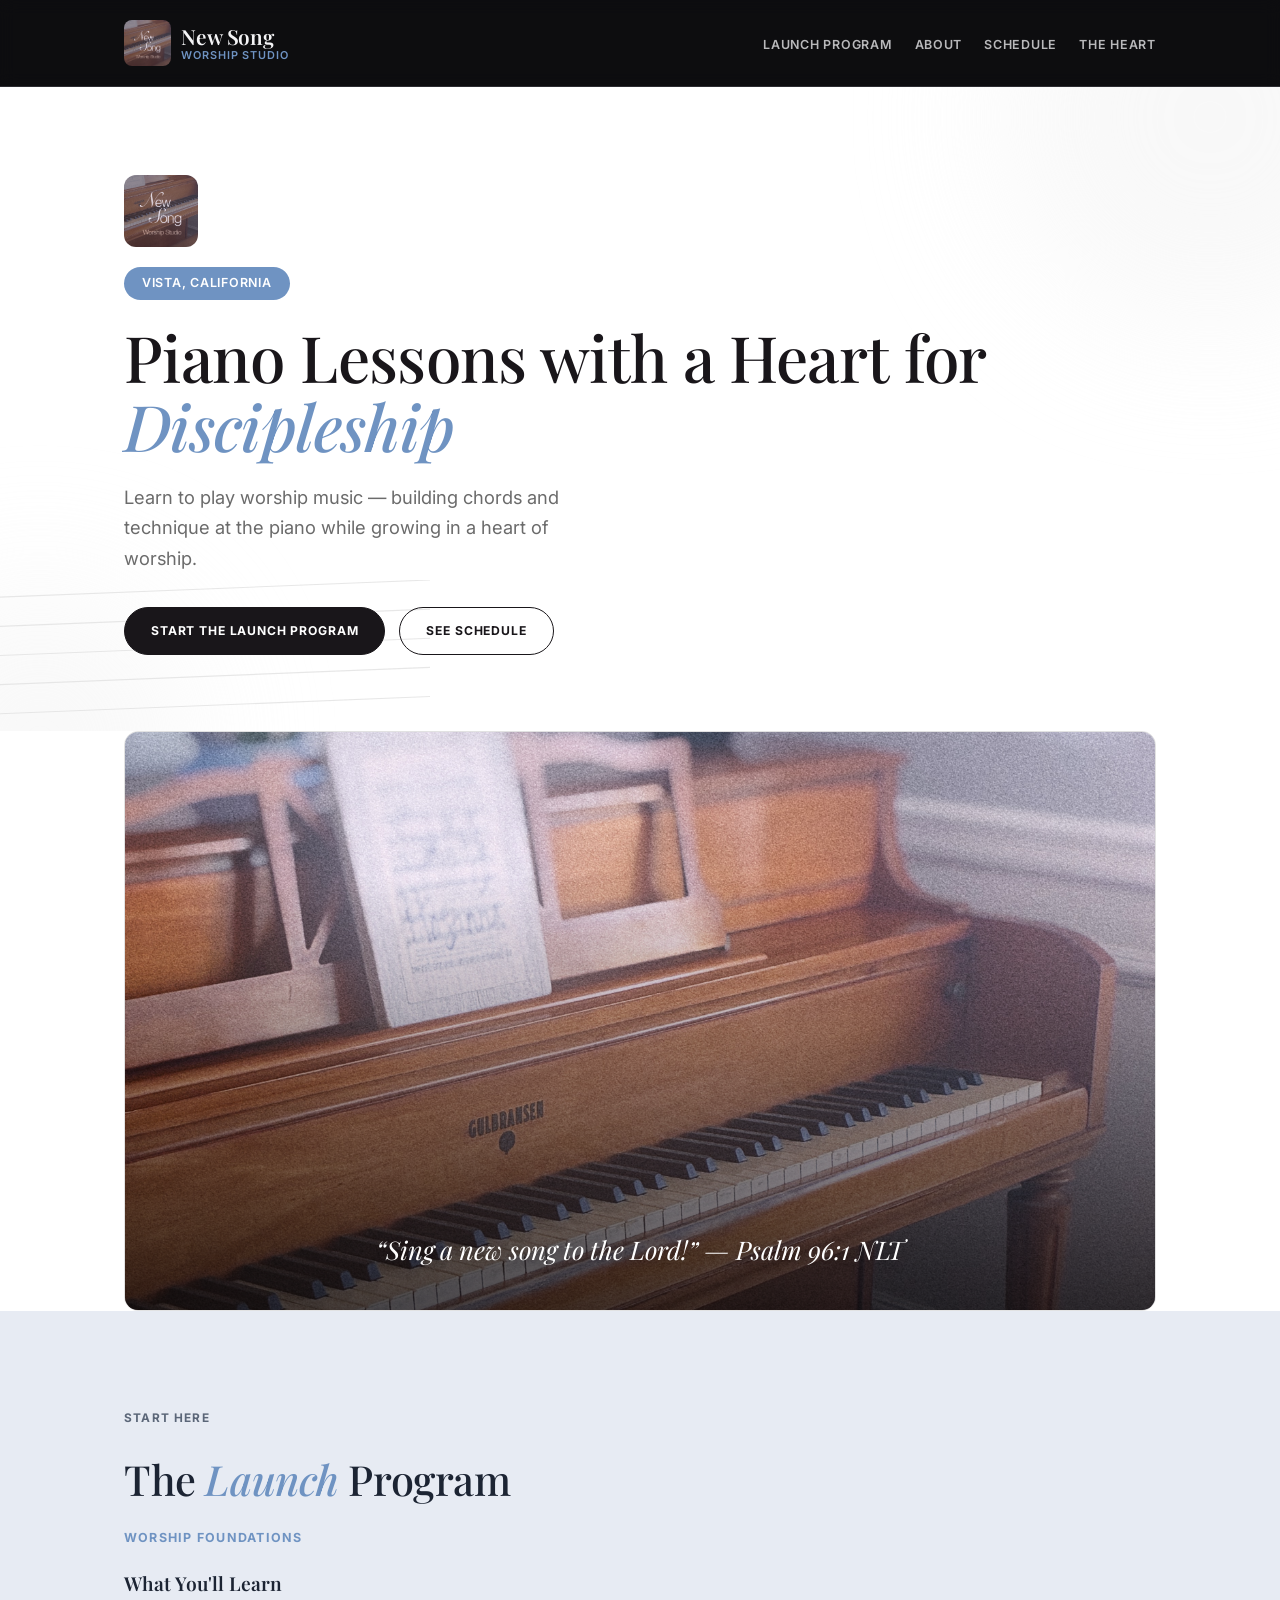
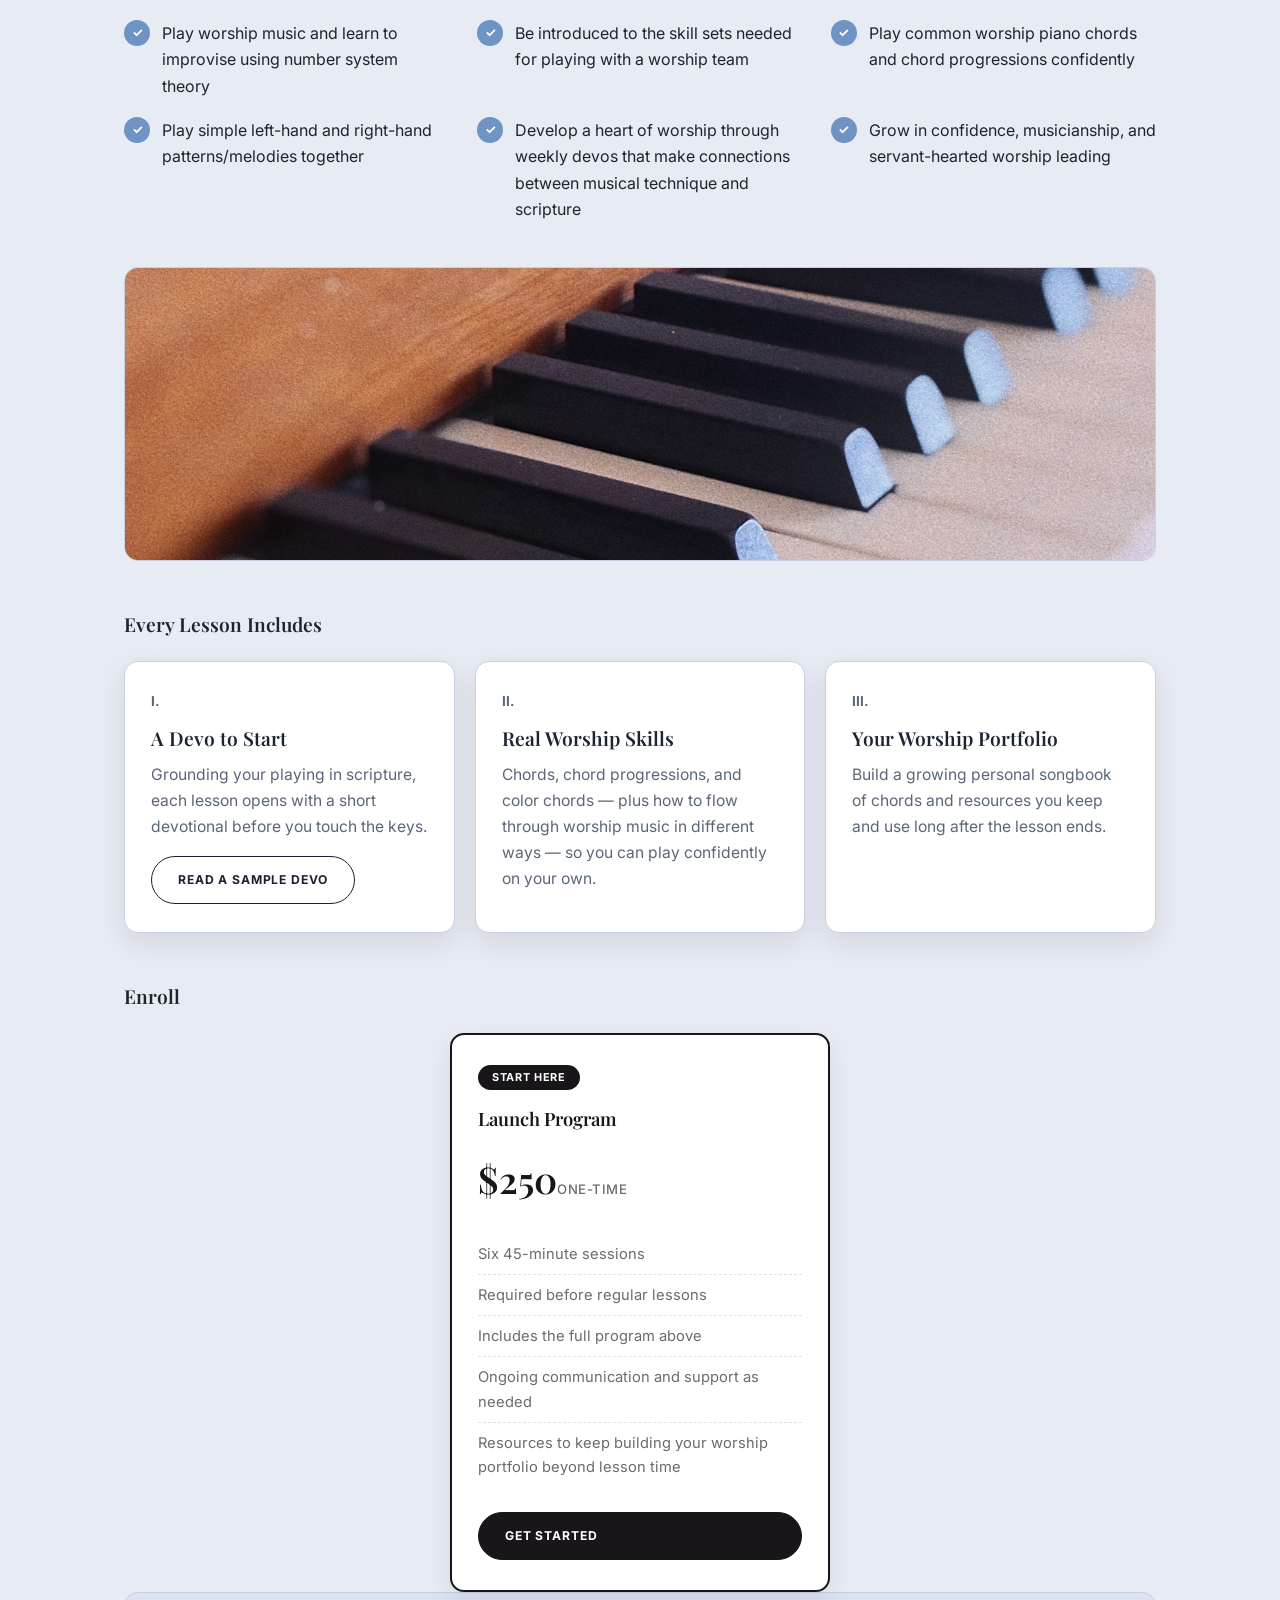
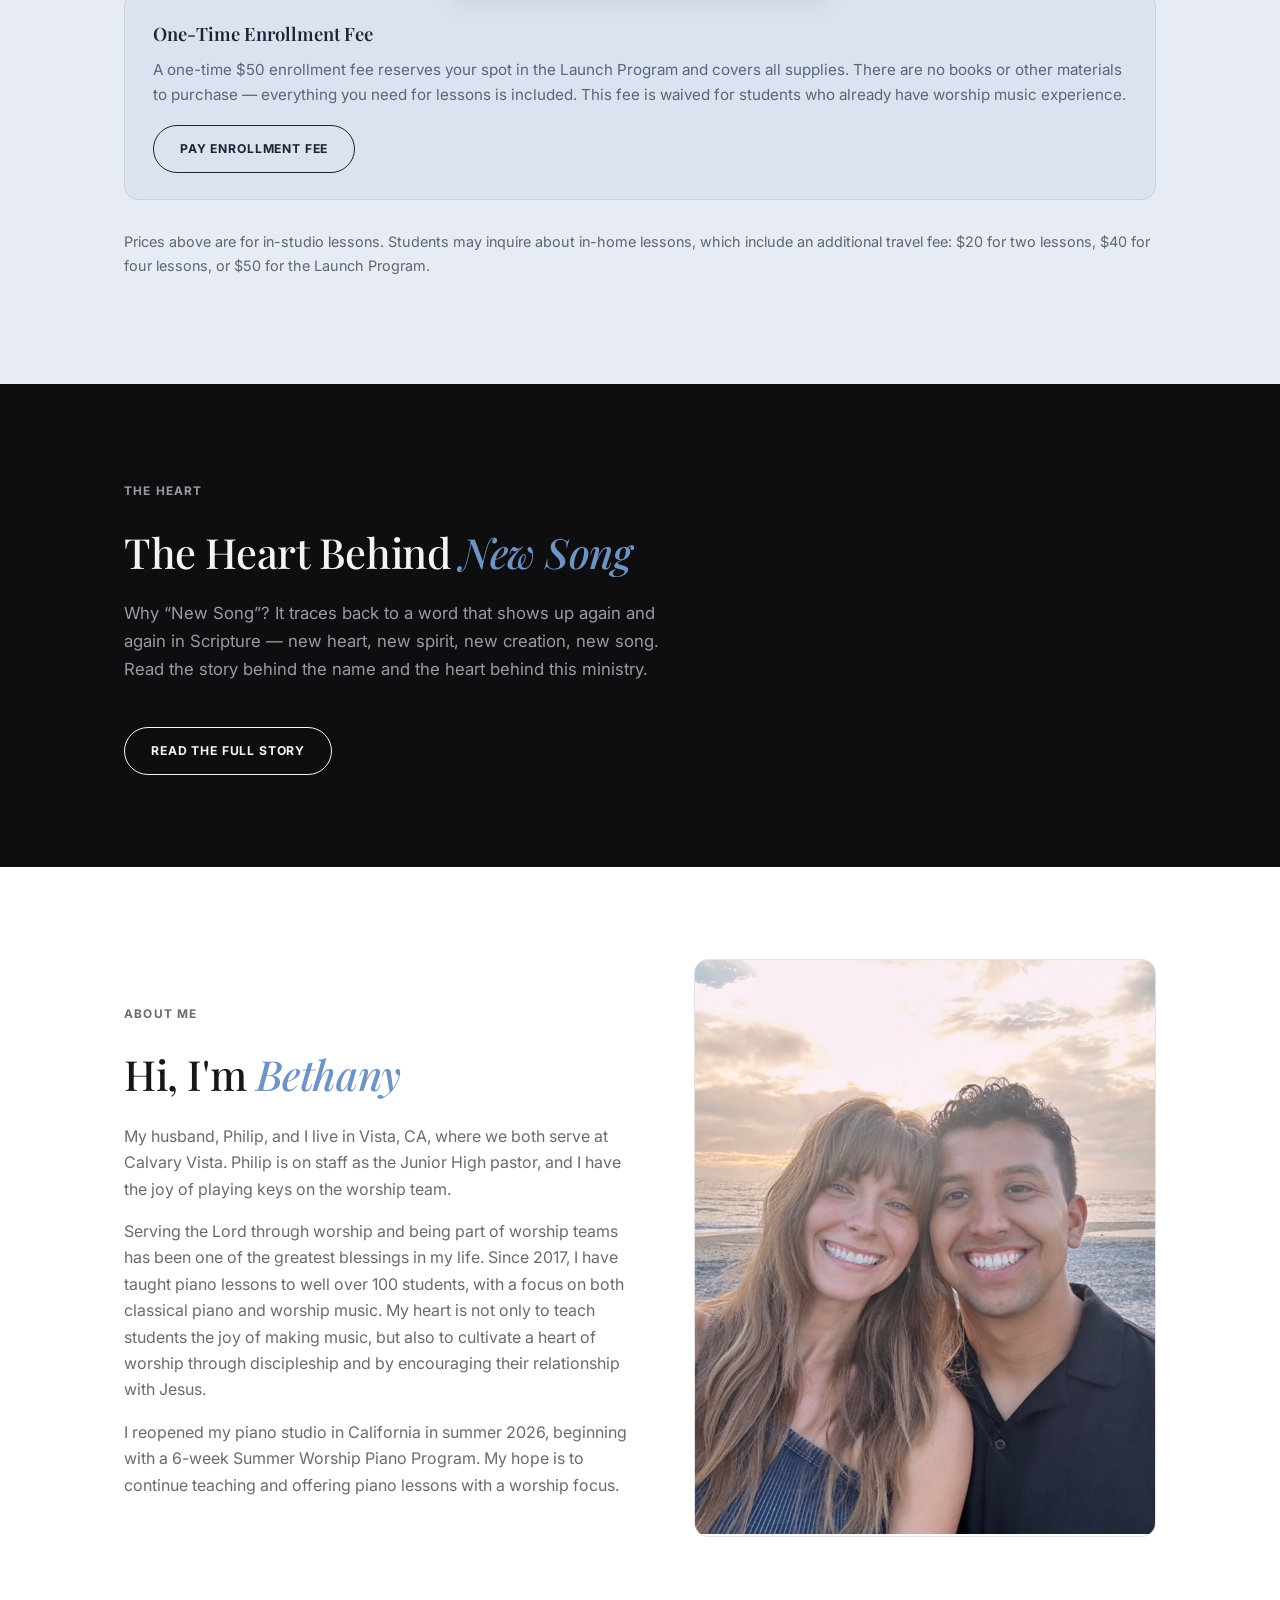
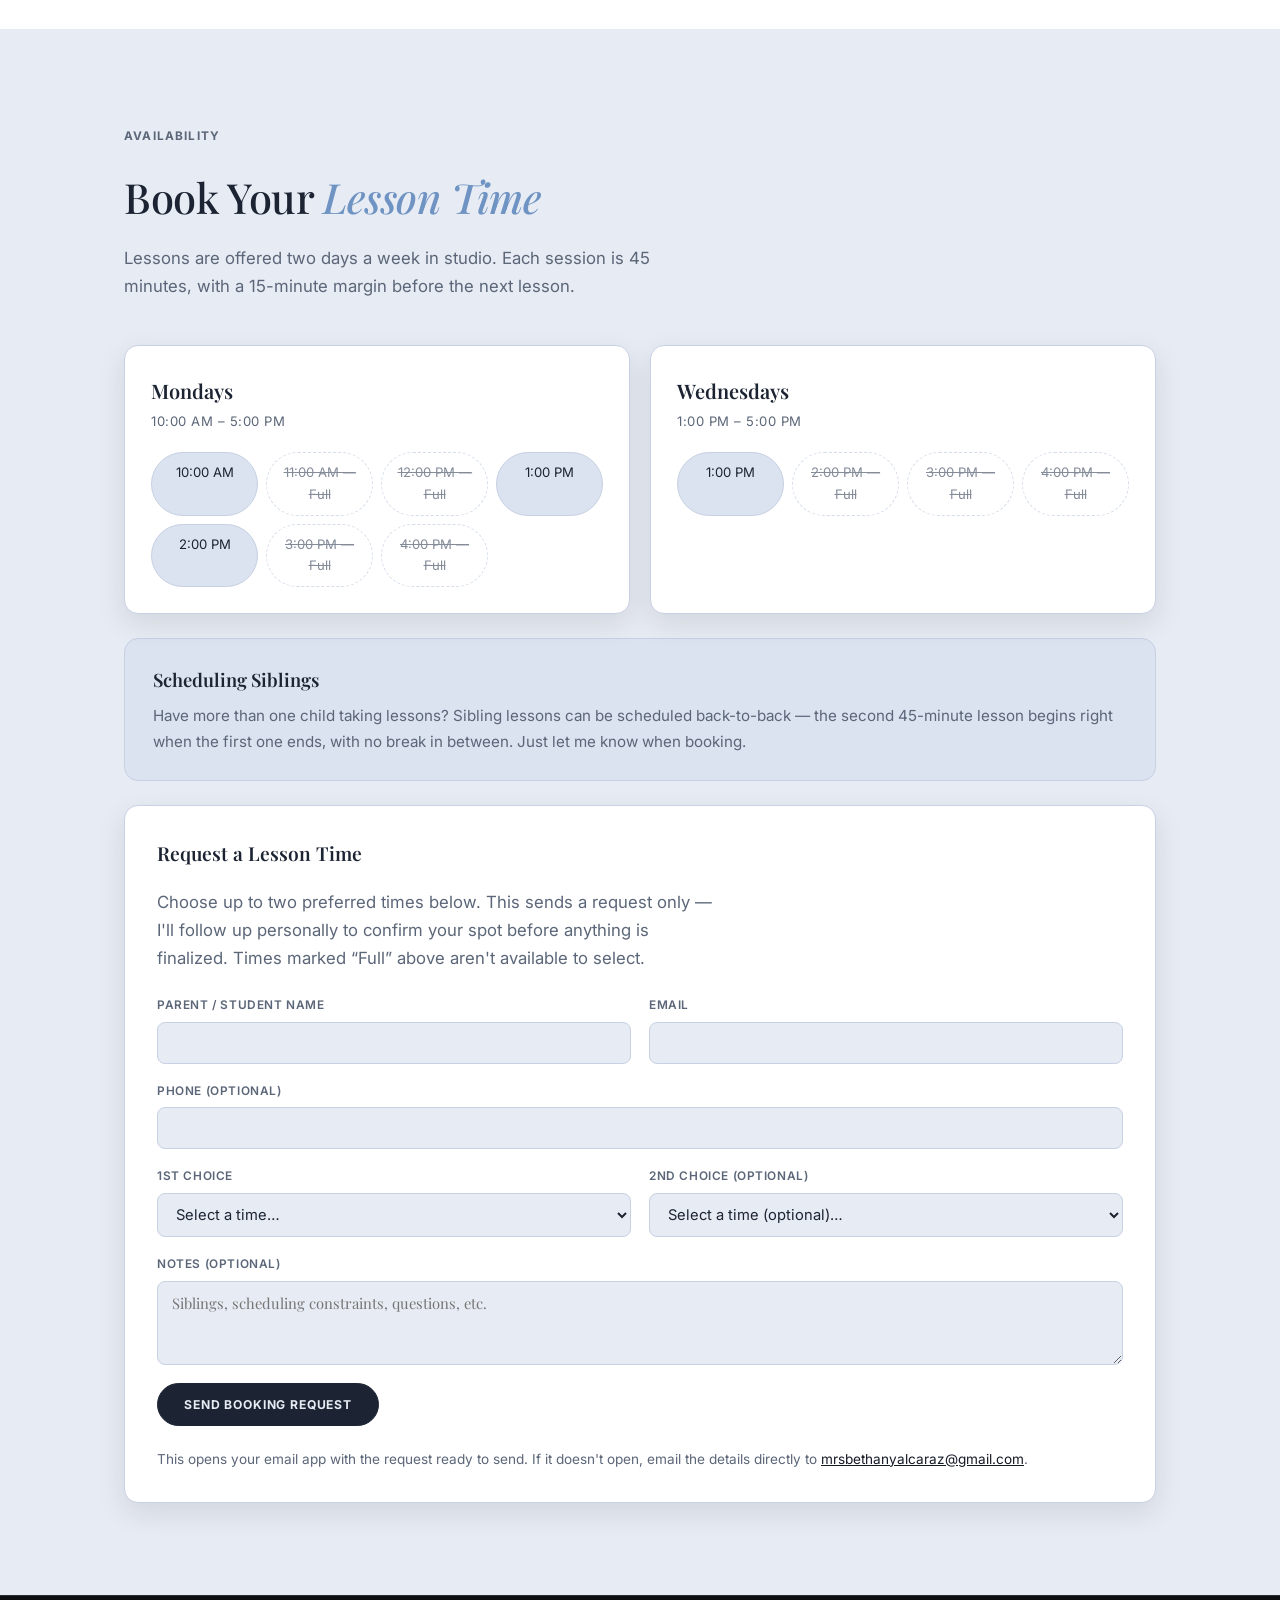
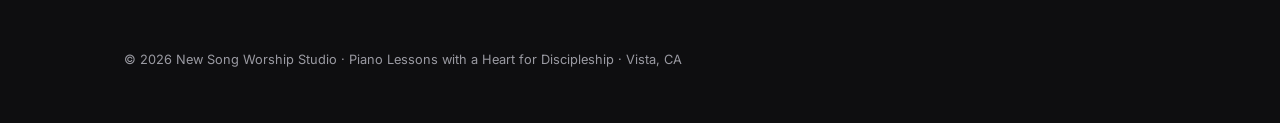
==== commit c8e96bbc: "Switch Heart Behind New Song section to the dark theme Co-Authored-By: Claude Sonnet 5 <noreply@anth" ====
--- a/index.html
+++ b/index.html
@@ -204,7 +204,7 @@
       </div>
     </section>
 
-    <section id="heart" class="reveal theme-tint">
+    <section id="heart" class="reveal theme-dark">
       <div class="container">
         <div class="eyebrow">The Heart</div>
         <h2>The Heart Behind <em>New Song</em></h2>
